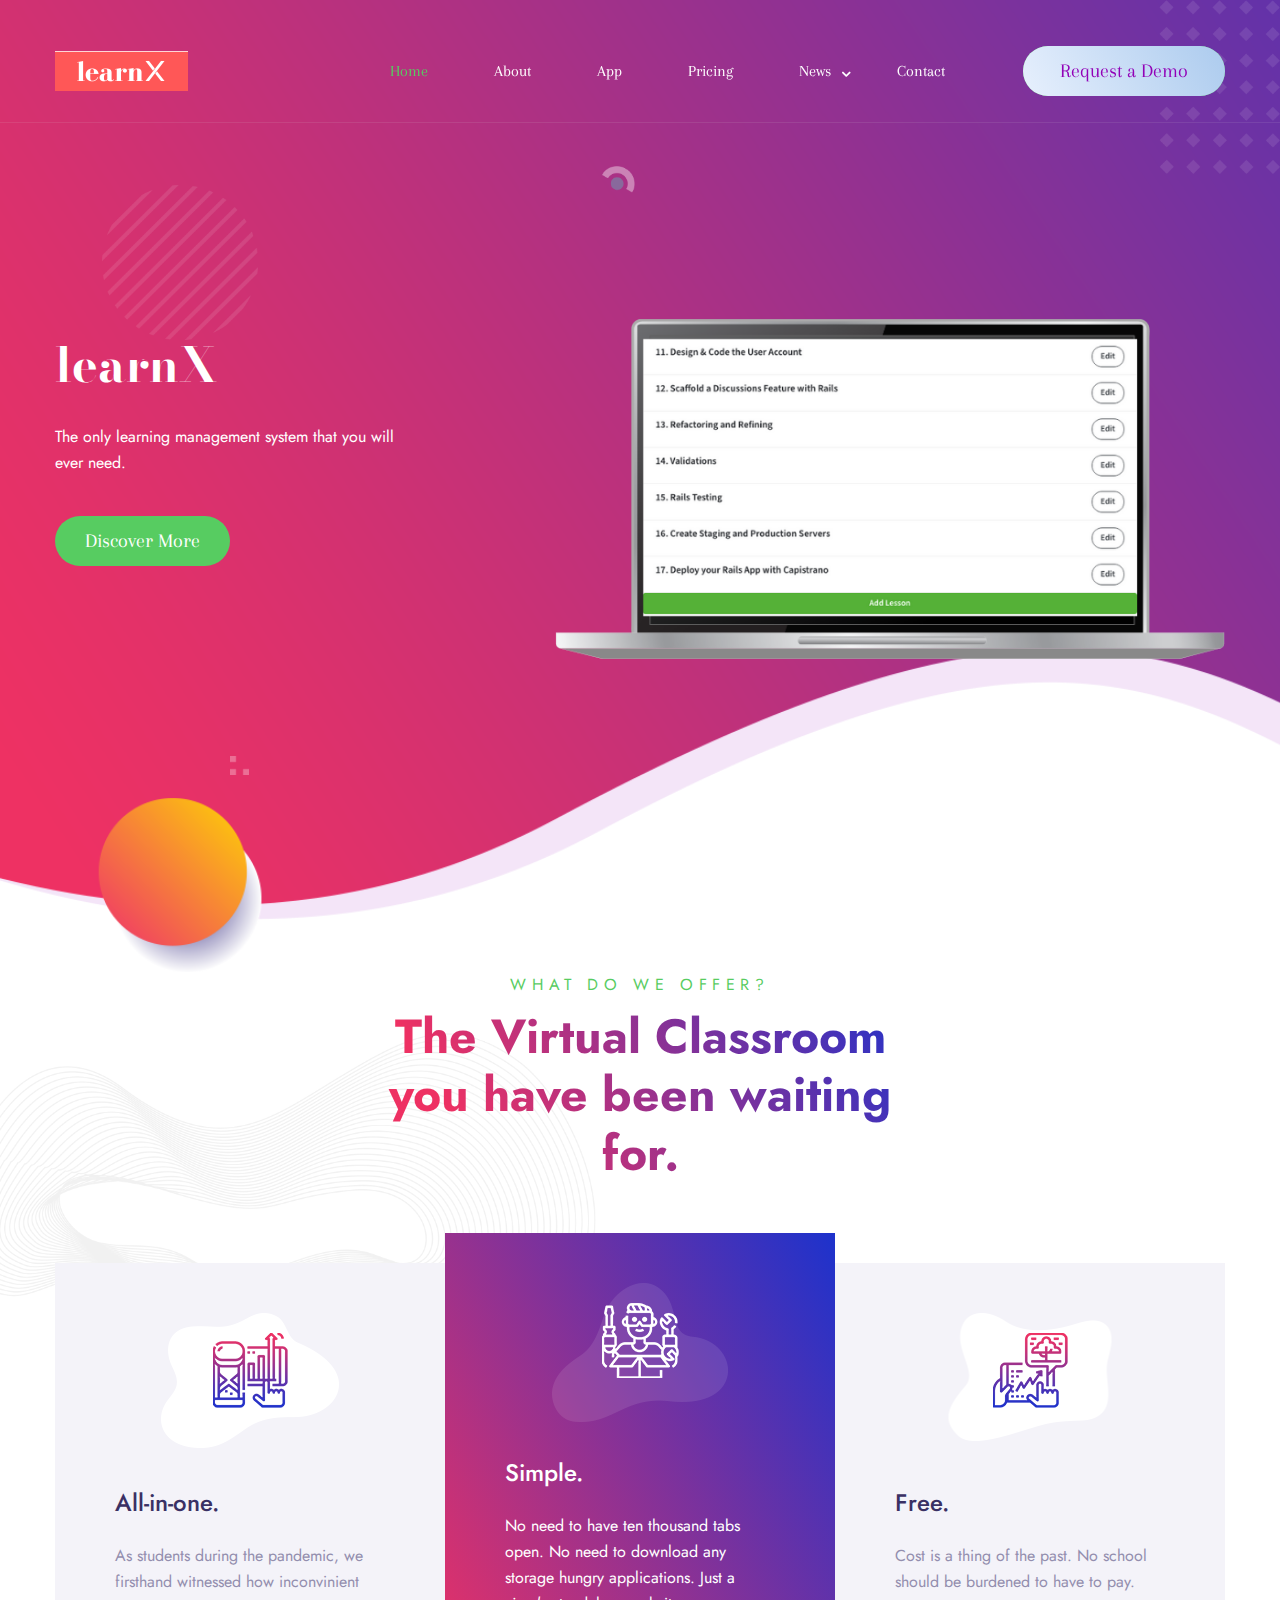
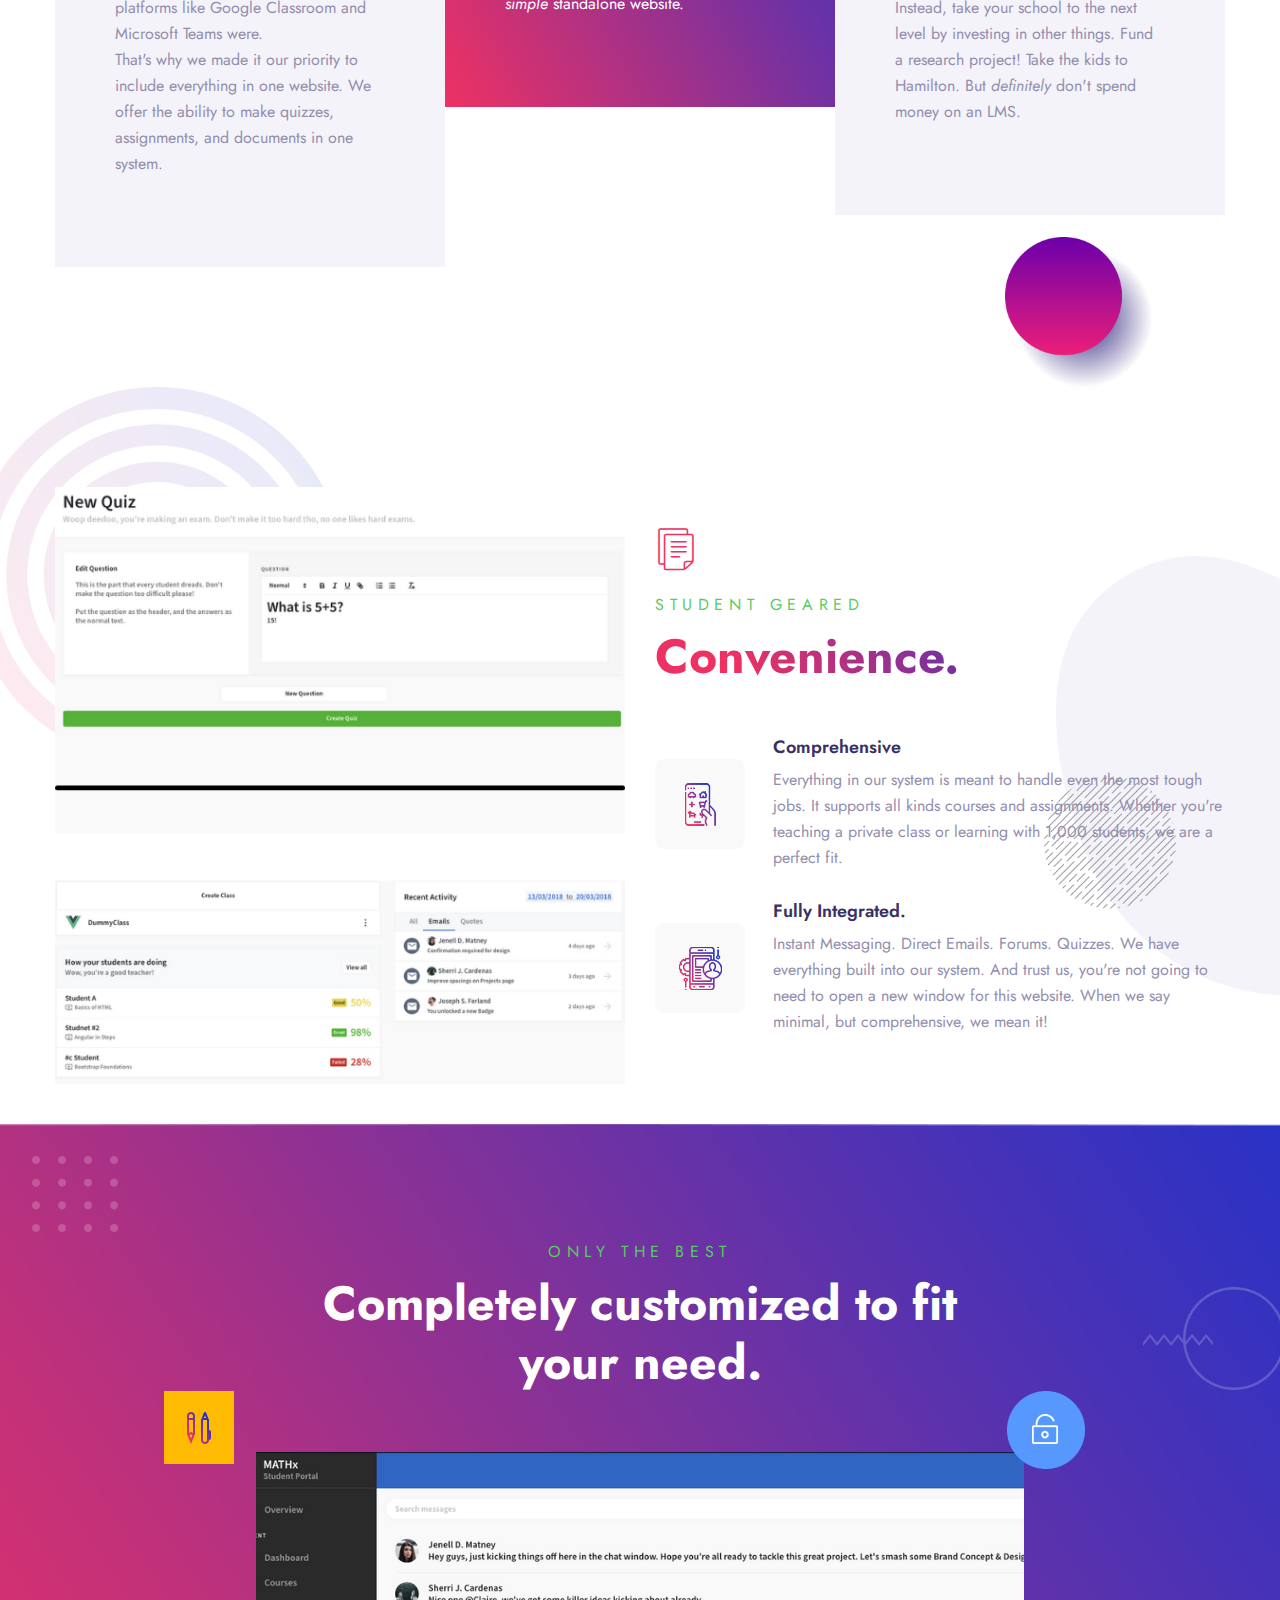
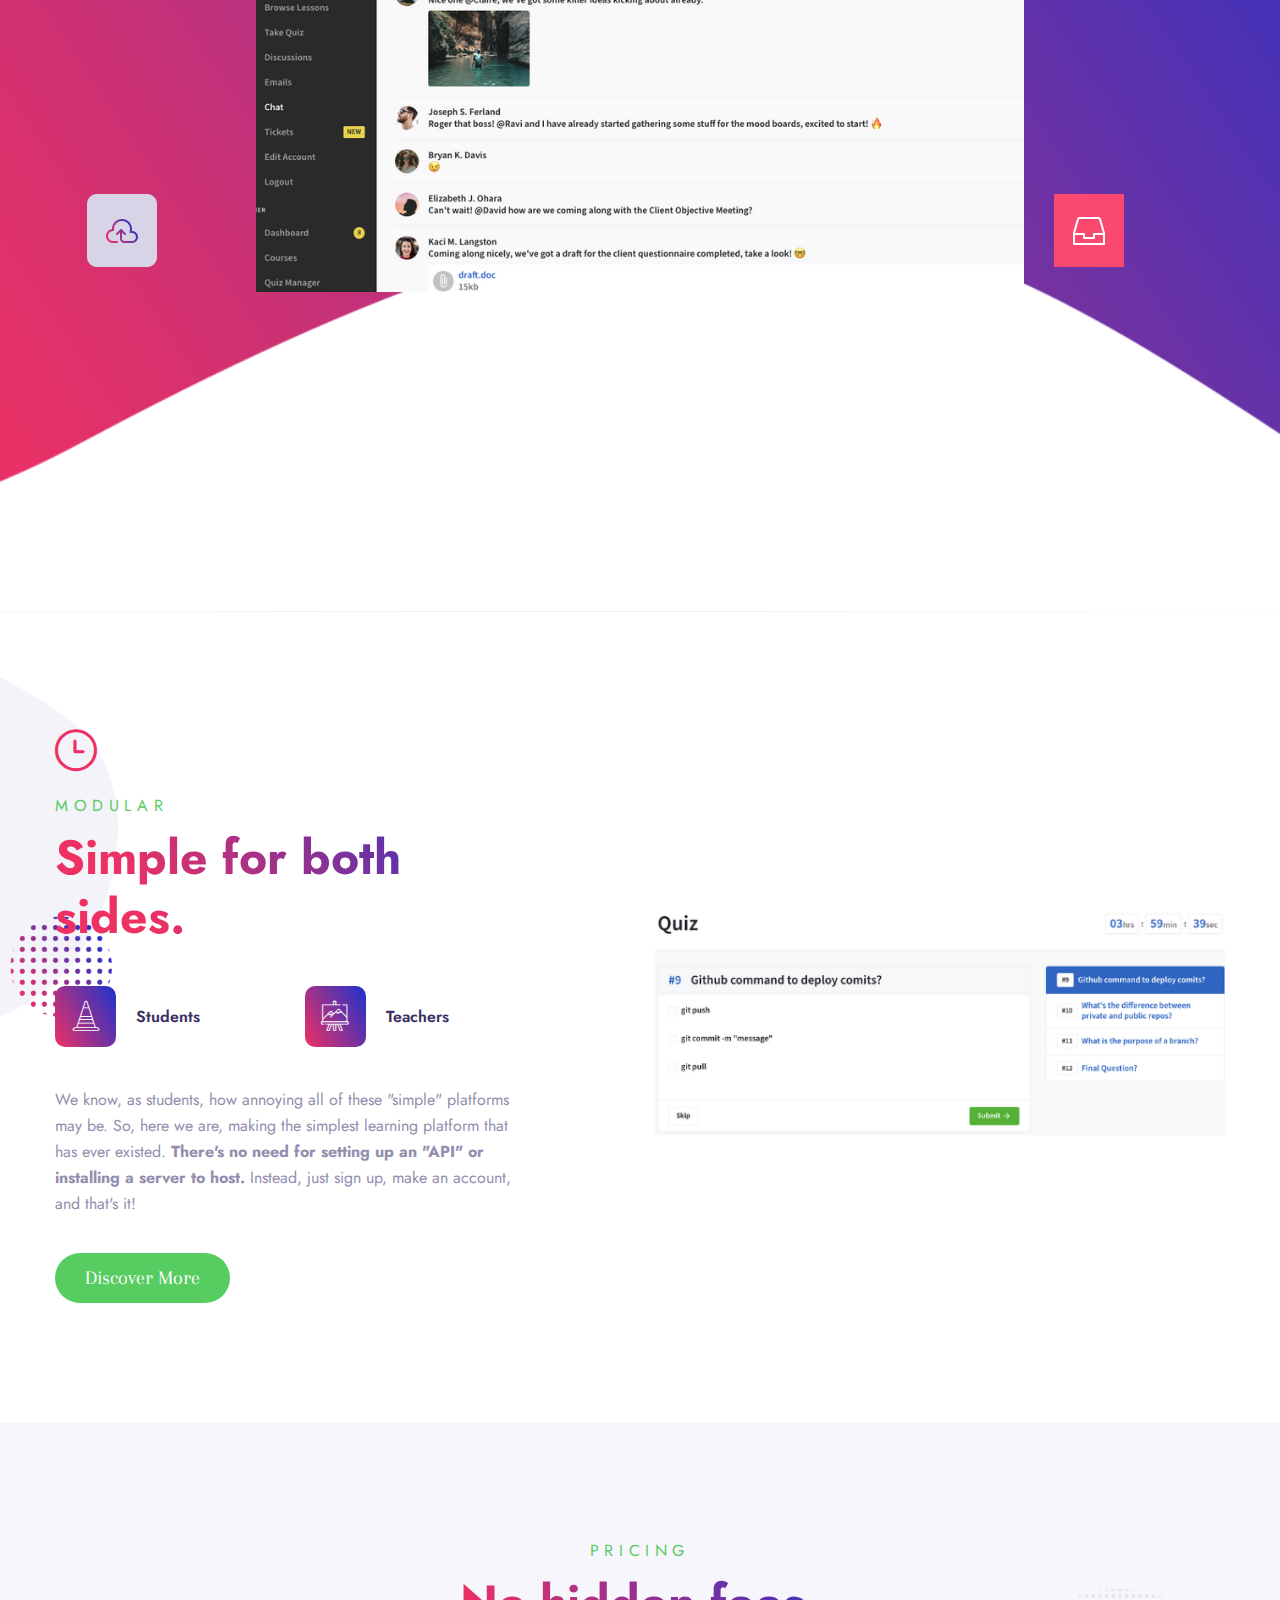
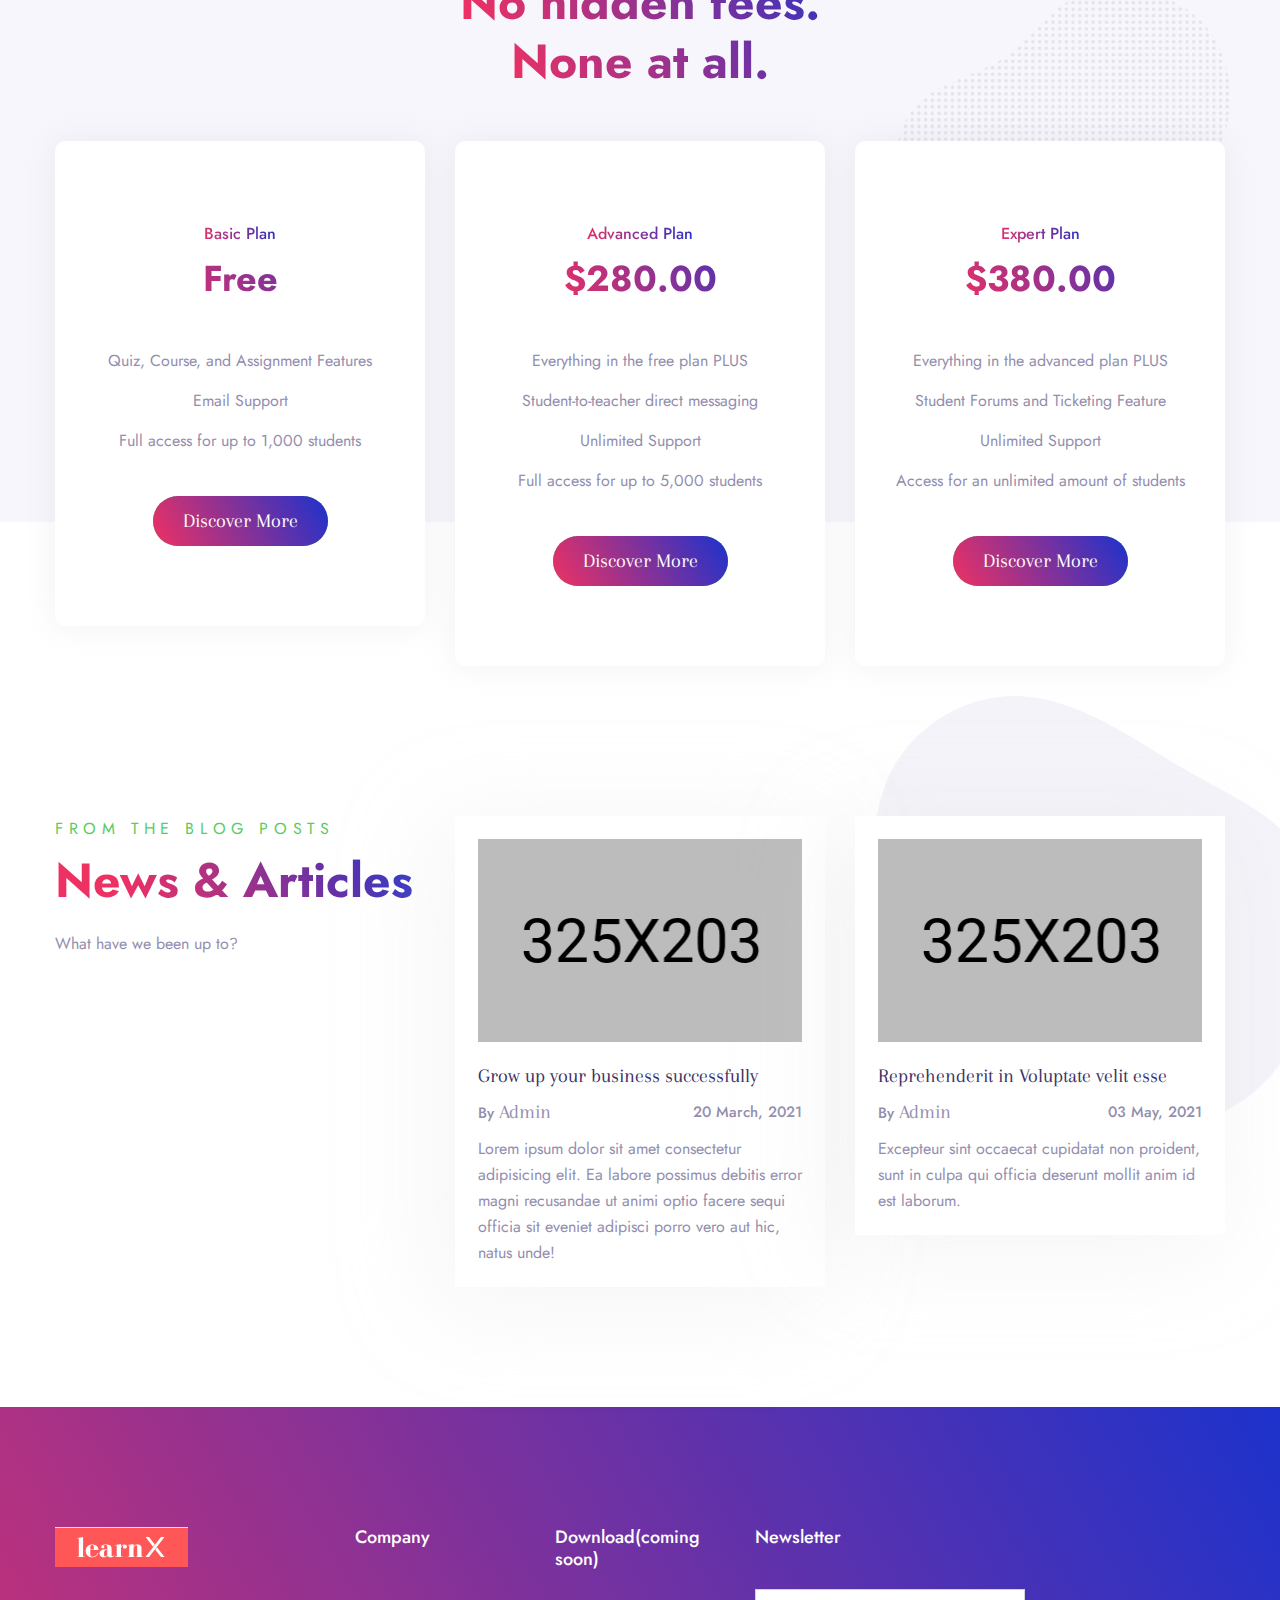
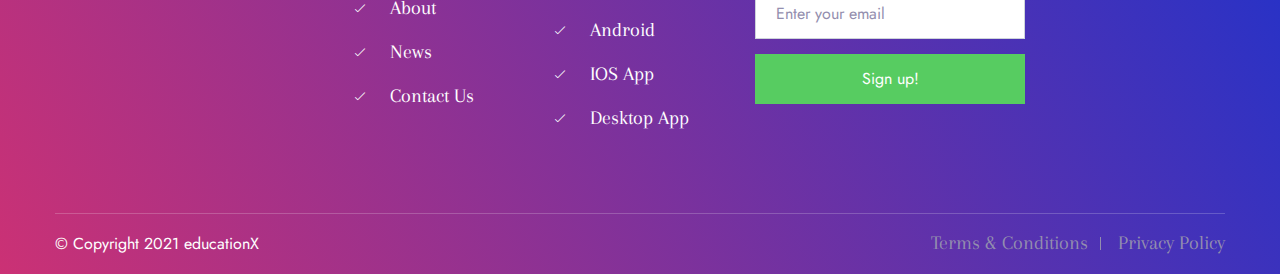
==== index.html @ c2d73dd3 "updated" ====
<!DOCTYPE html>
<html lang="zxx">
<head>
    <meta charset="utf-8">
    <meta http-equiv="X-UA-Compatible" content="IE=edge">
    <meta name="viewport" content="width=device-width, initial-scale=1, maximum-scale=1, user-scalable=0">
    <title>learnX | A free, all-in-one learning management system.</title>

    <!-- Fav Icons -->
    <link rel="shortcut icon" href="assets/images/favicon.png" type="image/x-icon">

    <!-- Google Fonts -->
  	<link rel="stylesheet" href="https://fonts.googleapis.com/css2?family=Jost:wght@300;400;500;600;700&display=swap">
      <link rel="preconnect" href="https://fonts.gstatic.com">
      <link href="https://fonts.googleapis.com/css2?family=Bodoni+Moda&display=swap" rel="stylesheet">
      <link rel="preconnect" href="https://fonts.gstatic.com">
    <link href="https://fonts.googleapis.com/css2?family=Arapey&display=swap" rel="stylesheet">        
    <!-- Stylesheets -->
  	<link rel="stylesheet" href="assets/css/fontawesome-v5.9.0.min.css">
  	<link rel="stylesheet" href="assets/css/magnific-popup.min.css">
  	<link rel="stylesheet" href="assets/css/bootstrap.min.css">
  	<link rel="stylesheet" href="assets/css/spacing.min.css">
    <link rel="stylesheet" href="assets/css/flaticon.css">
    <link rel="stylesheet" href="assets/css/leaflet.min.css">
  	<link rel="stylesheet" href="assets/css/slick.min.css">
    <link rel="stylesheet" href="assets/css/menu.css">
    <!-- Main Style CSS -->
    <link rel="stylesheet" href="assets/css/style.css">
    <!-- Responsive CSS -->
    <link rel="stylesheet" href="assets/css/responsive.css">
    
    <!--[if lt IE 9]><script src="https://cdnjs.cloudflare.com/ajax/libs/html5shiv/3.7.3/html5shiv.js"></script><![endif]-->
</head>

<body>
	<div class="page-wrapper">

        <!-- Preloader -->
        <div class="preloader"></div>
        
        <!-- START Main Header -->
        <header class="main-header">

            <!-- Header-Upper -->
            <div class="header-upper">
                <div class="container clearfix">

                    <div class="header-inner d-lg-flex align-items-center">

                        <div class="logo-outer d-flex align-items-center">
                            <div class="logo"><a href="index.html"><img src="assets/images/logo.png" alt="Logo"></a></div>
                        </div>

                        <div class="nav-outer clearfix ml-lg-auto">
                            <!-- Main Menu -->
                            <nav class="main-menu navbar-expand-lg">
                                <div class="navbar-header clearfix">
                                    <!-- Toggle Button -->
                                    <button type="button" class="navbar-toggle" data-toggle="collapse" data-target=".navbar-collapse">
                                        <span class="icon-bar"></span>
                                        <span class="icon-bar"></span>
                                        <span class="icon-bar"></span>
                                    </button>
                                </div>

                                <div class="navbar-collapse collapse clearfix">
                                    <ul class="navigation clearfix">
                                        <li class="current-menu-item"><a href="index.html">Home</a></li>
                                        <li><a href="about.html">About</a></li>
                                        <li><a href="service.html">App</a></li>
                                        <li><a href="pricing.html">Pricing</a></li>
                                        <li class="dropdown"><a href="#">News</a>
                                            <ul>
                                                <li><a href="blog.html">News</a></li>
                                                <li><a href="blog-details.html">News Details</a></li>
                                            </ul>
                                        </li>
                                        <li><a href="contact.html">Contact</a></li>
                                    </ul>
                                </div>
                            </nav>
                            <!-- Main Menu END -->
                        </div>

                        <div class="menu-btn">
                            <a href="#" class="theme-btn">Request a Demo</a>
                        </div>

                    </div>
                </div>
            </div>
            <!-- END Header Upper -->
        </header>
        <!-- END Main Header -->

        <!-- START Hero Section -->
	    <section class="hero-section">
            <div class="hero-circle-shape">
                <img src="assets/images/shape/hero-circle-shape.png" alt="Hero Circle Shape">
            </div>
            <div class="hero-dot-shape">
                <img src="assets/images/shape/hero-dot-shape.png" alt="Hero Dot Shape">
            </div>
            <div class="hero-moon-shape">
                <img src="assets/images/shape/hero-moon-shape.png" alt="Hero Moon Shape">
            </div>
            <div class="hero-right-shape">
                <img src="assets/images/shape/hero-right-shape.png" alt="Hero Right Shape">
            </div>
	        <div class="container">
                <div class="row align-items-center">
                    <div class="col-lg-5">
                        <div class="hero-content">
                            <h2 style="font-family: Bodoni Moda;">learnX</h2>
                            <p>The only learning management system that you will ever need. </p>
                            <a href="service.html" class="theme-btn">Discover More</a>
                        </div>
                    </div>
                    <div class="col-lg-7">
                        <div class="hero-mobile-application">
                            <img src="assets/images/hero/mobile.png" alt="Mobile Application">
                        </div>
                    </div>
                </div>
	        </div>
	    </section>
        <!-- END Hero Section -->

        <div class="partner-and-service">
            <div class="partner-shape">
                <img src="assets/images/shape/partner-shape.png" alt="Partner Shape">
            </div>
            <!-- 
            <div class="partner-section py-120 rpy-100">
                <div class="container">
                    <h1 style="text-align: center; margin-bottom: 40px;">Some of our clients</h1>
                    <div class="partner-wrap">
                        <div class="partner-image">
                           <a href="https://www.mathx.nyc" target="_blank"><img src="assets/images/partners/partner1.png" alt="Partner Logo"></a>
                        </div>
                    </div>
                </div>
            </div>
            END Partner Section -->

            <div class="service-shape">
                <img src="assets/images/shape/service-shape.png" alt="Service Shape">
            </div>
            <!-- START Service Section -->
            <section class="service-section pb-90 rpb-70">
                <div class="container">
                    <div class="row justify-content-center">
                        <div class="col-lg-6 col-md-8">
                            <div class="section-heading text-center mb-80 rmb-40">
                                <span class="heading-title">What do we offer?</span>
                                <h2>The Virtual Classroom you have been waiting for.</h2>
                            </div>
                        </div>
                    </div>
                    <div class="row">
                        <div class="col-lg-4 p-0">
                            <div class="service-item">
                                <div class="service-icon">
                                    <img src="assets/images/service/icon1.png" alt="Service Icon">
                                </div>
                                <div class="service-content">
                                    <h5>All-in-one.</h5>
                                    <p>As students during the pandemic, we firsthand witnessed how inconvinient platforms like Google Classroom and Microsoft Teams were. <br> That's why we made it our priority to include everything in one website. We offer the ability to make quizzes, assignments, and documents in one system.  </p>
                                </div>
                            </div>
                        </div>
                        <div class="col-lg-4 p-0">
                            <div class="service-item service-active">
                                <div class="service-icon">
                                    <img src="assets/images/service/icon2.png" alt="Service Icon">
                                </div>
                                <div class="service-content">
                                    <h5>Simple.</h5>
                                    <p>No need to have ten thousand tabs open. No need to download any storage hungry applications. Just a <em>simple</em> standalone website.</p>
                                </div>
                            </div>
                        </div>
                        <div class="col-lg-4 p-0">
                            <div class="service-item">
                                <div class="service-icon">
                                    <img src="assets/images/service/icon3.png" alt="Service Icon">
                                </div>
                                <div class="service-content">
                                    <h5>Free.</h5>
                                    <p>Cost is a thing of the past. No school should be burdened to have to pay. Instead, take your school to the next level by investing in other things. Fund a research project! Take the kids to Hamilton. But <em>definitely</em> don't spend money on an LMS.</p>
                                </div>
                            </div>
                        </div>
                    </div>
                </div>
            </section>
            <!-- END Service Section -->
        </div>

	    <div class="feature-and-funfact">
            <div class="feature-shape-one">
                <img src="assets/images/shape/feature-shape1.png" alt="Graph Shape One">
            </div>
            <div class="feature-shape-two">
                <img src="assets/images/shape/feature-shape2.png" alt="Graph Shape Two">
                <div class="feature-shape-three">
                    <img src="assets/images/shape/feature-shape3.png" alt="Graph Shape Three">
                </div>
            </div>
            <!-- START Feature Section -->
            <section class="feature-section pt-100 rpt-80 pb-40 rpb-90">
    	        <div class="container">
    	            <div class="row align-items-center">
    	                <div class="col-lg-6">
                            <div class="feature-image">
                                <img src="assets/images/feature/graph.png" alt="Graph Image">
                            </div>
    	                </div>
    	                <div class="col-lg-6">
                            <div class="feature-content">
                                <div class="section-heading mb-50">
                                    <i class="flaticon-file"></i>
                                    <span class="heading-title">Student Geared</span>
                                    <h2>Convenience.</h2>
                                </div>
                                <div class="feature-item">
                                    <div class="icon-box">
                                        <img src="assets/images/feature/app-icon1.png" alt="App Icon">
                                    </div>
                                    <div class="content-box">
                                        <h6>Comprehensive</h6>
                                        <p>Everything in our system is meant to handle even the most tough jobs. It supports all kinds courses and assignments. Whether you're teaching a private class or learning with 1,000 students, we are a perfect fit. </p>
                                    </div>
                                </div>
                                <div class="feature-item">
                                    <div class="icon-box">
                                        <img src="assets/images/feature/app-icon2.png" alt="App Icon">
                                    </div>
                                    <div class="content-box">
                                        <h6>Fully Integrated.</h6>
                                        <p>Instant Messaging. Direct Emails. Forums. Quizzes. We have everything built into our system. And trust us, you're not going to need to open a new window for this website. When we say minimal, but comprehensive, we mean it!</p>
                                    </div>
                                </div>
                            </div>
    	                </div>
    	            </div>
    	        </div>
            </section>
            <!-- END Feature Section -->

            <!-- START Fun Fact Section 
            <section class="fun-fact-section pb-120 rpb-100">
                <div class="container">
                    <div class="fun-fact-wrap">
                        <div class="row justify-content-center">
                            <div class="col-lg-4 col-md-6">
                                <div class="fact-item">
                                    <h2>100%</h2>
                                    <h5>Free</h5>
                                    <p>Yes, you read it write(see what we did there)! We're completely free. We do not take a penny from you. And trust us, there are no hidden fees. </p>
                                </div>
                            </div>
                            <div class="col-lg-4 col-md-6">
                                <div class="fact-item">
                                    <h2>100+</h2>
                                    <h5>Users</h5>
                                    <p>We're not in it to do it. We're in it to win it! Well, mainly to help students, but also to WIN IT.</p>
                                </div>
                            </div>
                            <div class="col-lg-4 col-md-6">
                                <div class="fact-item">
                                    <h2>1M+</h2>
                                    <h5>Close User & Partnes</h5>
                                    <p>Lorem ipsum dolor sit amet, consectetur adipiscing elit, sed do eiusmod tempor incididunt ut labore et dolore magna aliqua.</p>
                                </div>
                            </div>
                        </div>
                    </div>
                </div>
            </section>
            <!-- END Fun Fact Section -->
	    </div>

        <!-- START Discover Tools Section -->
        <section class="discover-tools-section pt-115 rpt-95">
            <div class="tools-shape-one">
                <img src="assets/images/shape/discover-tools-shape1.png" alt="Tools Shape One">
            </div>
            <div class="tools-shape-two">
                <img src="assets/images/shape/discover-tools-shape2.png" alt="Tools Shape Two">
            </div>
            <div class="container">
                <div class="row justify-content-center">
                    <div class="col-lg-7 col-md-10">
                        <div class="section-heading text-center mb-60 rmb-40">
                            <span class="heading-title">Only the best</span>
                            <h2>Completely customized to fit your need. </h2>
                        </div>
                    </div>
                </div>
                <div class="tools-area">
                    <div class="tool-one">
                        <img src="assets/images/tools/tool1.png" alt="Tool Image One">
                    </div>
                    <div class="tool-two">
                        <img src="assets/images/tools/tool2.png" alt="Tool Image Two">
                    </div>
                    <div class="tool-three">
                        <img src="assets/images/tools/tool3.png" alt="Tool Image Three">
                    </div>
                    <div class="tool-four">
                        <img src="assets/images/tools/tool4.png" alt="Tool Image Four">
                    </div>
                    <img src="assets/images/tools/discover-tools.png" alt="Discover Tools Image">
                </div>
            </div>
        </section>
        <!-- END Discover Tools Section -->

        <!-- START Application Section -->
        <section class="application-section pt-125 rpt-105 pb-120 rpb-100">
            <div class="power-shape-one">
                <img src="assets/images/shape/powerful-tools-shape1.png" alt="Powerful Tools Shape One">
                <div class="power-shape-two">
                    <img src="assets/images/shape/powerful-tools-shape2.png" alt="Powerful Tools Shape Two">
                </div>
            </div>
            <div class="container">
                <div class="row align-items-center">
                    <div class="col-lg-6">
                        <div class="application-content">
                            <div class="section-heading mb-40">
                                <i class="flaticon-wall-clock"></i>
                                <span class="heading-title">Modular</span>
                                <h2>Simple for both sides.</h2>
                            </div>
                            <div class="application-tools mb-10">
                                <div class="row">
                                    <div class="col-sm-6">
                                        <div class="app-tool-item">
                                            <div class="app-tool-icon">
                                                <i class="flaticon-cone"></i>
                                            </div>
                                            <div class="app-tool-details">
                                                <h6>Students</h6>
                                            </div>
                                        </div>
                                    </div>
                                    <div class="col-sm-6">
                                        <div class="app-tool-item">
                                            <div class="app-tool-icon">
                                                <i class="flaticon-easel"></i>
                                            </div>
                                            <div class="app-tool-details">
                                                <h6>Teachers</h6>
                                            </div>
                                        </div>
                                    </div>
                                </div>
                            </div>
                            <p>We know, as students, how annoying all of these "simple" platforms may be. So, here we are, making the simplest learning platform that has ever existed. <strong>There's no need for setting up an "API" or installing a server to host.</strong> Instead, just sign up, make an account, and that's it!</p>
                            <a href="service.html" class="theme-btn">Discover More</a>
                        </div>
                    </div>
                    <div class="col-lg-6">
                        <div class="application-image">
                            <img src="assets/images/powerful-tools.png" alt="Application Image">
                        </div>
                    </div>
                </div>
            </div>
        </section>
        <!-- END Application Section -->

        <!-- START Pricing Section -->
        <section class="pricing-section pt-115 rpt-95">
            <div class="pricing-shape">
                <img src="assets/images/shape/pricing-shape.png" alt="Pricing Shape">
            </div>
            <div class="container">
                <div class="row justify-content-center">
                    <div class="col-lg-5 col-md-7">
                        <div class="section-heading text-center mb-50 rmb-40">
                            <span class="heading-title">Pricing </span>
                            <h2>No hidden fees. None at all. </h2>
                        </div>
                    </div>
                </div>

                <!-- Pricing Tab -->
                <!-- Pricing Tab Content -->
                <div class="tab-content" id="pricingTabContent">
                    <div class="tab-pane fade show active" id="monthly" role="tabpanel" aria-labelledby="monthly-tab">
                        <div class="row justify-content-center">
                            <div class="col-lg-4 col-md-6">
                                <div class="pricing-block text-center">
                                    <div class="price-box">
                                        <span>Basic Plan</span>
                                        <h3 class="price">Free</h3>
                                    </div>
                                    <ul class="features">
                                        <li>Quiz, Course, and Assignment Features</li>
                                        <li>Email Support</li> 
                                        <li>Full access for up to 1,000 students</li>
                                    </ul>
                                    <div class="price-btn">
                                        <a href="pricing.html" class="theme-btn">Discover More</a>
                                    </div>
                                </div>
                            </div>
                            <div class="col-lg-4 col-md-6">
                                <div class="pricing-block text-center">
                                    <div class="price-box">
                                        <span>Advanced Plan</span>
                                        <h3 class="price">$280.00</h3>
                                    </div>
                                    <ul class="features">
                                        <li>Everything in the free plan PLUS</li>
                                        <li>Student-to-teacher direct messaging</li>
                                        <li>Unlimited Support</li>
                                        <li>Full access for up to 5,000 students</li>
                                    </ul>
                                    <div class="price-btn">
                                        <a href="pricing.html" class="theme-btn">Discover More</a>
                                    </div>
                                </div>
                            </div>
                            <div class="col-lg-4 col-md-6">
                                <div class="pricing-block text-center">
                                    <div class="price-box">
                                        <span>Expert Plan</span>
                                        <h3 class="price">$380.00</h3>
                                    </div>
                                    <ul class="features">
                                        <li>Everything in the advanced plan PLUS</li>
                                        <li>Student Forums and Ticketing Feature</li>
                                        <li>Unlimited Support</li>
                                        <li>Access for an unlimited amount of students</li>
                                    </ul>
                                    <div class="price-btn">
                                        <a href="pricing.html" class="theme-btn">Discover More</a>
                                    </div>
                                </div>
                            </div>
                        </div>
                    </div>
                </div>
            </div>
        </section>
        <!-- END Pricing Section -->

        <!-- START Testimonial Section -->
        <!--Keeping it like this until we get more clients-->
        <!--
        <section class="testimonial-section pt-90 rpt-70 pb-100 rpb-80">
            <div class="testimonial-shape">
                <img src="assets/images/shape/testimonial-shape.png" alt="Testimonial Shape">
            </div>
            <div class="container">
                <div class="row align-items-center">
                    <div class="col-lg-6">
                        <div class="testimonial-left-content">
                            <div class="section-heading mb-20">
                                <span class="heading-title">Testimonial</span>
                                <h2>What Our client say</h2>
                            </div>
                            <h6>It was a great experience!</h6>
                            <ul class="stars">
                                <li><i class="fas fa-star"></i></li>
                                <li><i class="fas fa-star"></i></li>
                                <li><i class="fas fa-star"></i></li>
                                <li><i class="fas fa-star"></i></li>
                                <li><i class="fas fa-star"></i></li>
                            </ul>
                            <p>Duis aute irure dolor in reprehenderit in voluptate velit esse cillum dolore eu fugiat nulla pariatur. Excepteur sint occaecat cupidatat non proident, sunt in culpa qui officia deserunt mollit anim id est laborum. Sed ut perspiciatis unde omnis iste natus error sit voluptatem accusantium doloremque laudantium, totam rem aperiam.</p>
                            <p>Excepteur sint occaecat cupidatat non proident, sunt in culpa qui officia deserunt mollit anim id est laborum. Sed ut perspiciatis unde omnis iste natus error sit voluptatem accusantium doloremque laudantium.</p>
                            <a href="contact.html" class="theme-btn">Contact Us</a>
                        </div>
                    </div>
                    <div class="col-lg-6">
                        <div class="testimonial-right-carousel">
                            <div class="testimonial-item">
                                <h6>Jane Cooper</h6>
                                <span>Ceo, Amera</span>
                                <p>Excepteur sint occaecat non proident, sunt in culpa qui officia deserunt mollit id est laborum.</p>
                            </div>
                            <div class="testimonial-item">
                                <h6>Jenifar</h6>
                                <span>Engineer</span>
                                <p>Excepteur sint occaecat non proident, sunt in culpa qui officia deserunt mollit id est laborum.</p>
                            </div>
                            <div class="testimonial-item">
                                <h6>Nicki Royer</h6>
                                <span>Project Manager</span>
                                <p>Excepteur sint occaecat non proident, sunt in culpa qui officia deserunt mollit id est laborum.</p>
                            </div>
                            <div class="testimonial-item">
                                <h6>Jane Cooper</h6>
                                <span>Ceo, Amera</span>
                                <p>Excepteur sint occaecat non proident, sunt in culpa qui officia deserunt mollit id est laborum.</p>
                            </div>
                            <div class="testimonial-item">
                                <h6>Jenifar</h6>
                                <span>Engineer</span>
                                <p>Excepteur sint occaecat non proident, sunt in culpa qui officia deserunt mollit id est laborum.</p>
                            </div>
                            <div class="testimonial-item">
                                <h6>Nicki Royer</h6>
                                <span>Project Manager</span>
                                <p>Excepteur sint occaecat non proident, sunt in culpa qui officia deserunt mollit id est laborum.</p>
                            </div>
                        </div>
                    </div>
                </div>
            </div>
        </section>
        <!-- END Testimonial Section -->
        

	    <!-- START Team Section 
	    <section class="team-section pt-115 rpt-95 pb-70 rpb-50">
            <div class="team-shape">
                <img src="assets/images/shape/team-shape.png" alt="Team Shape">
            </div>
	        <div class="container">
	            <div class="row justify-content-center">
                    <div class="col-lg-5 col-md-7">
                        <div class="section-heading text-center mb-50 rmb-40">
                            <span class="heading-title">Teams</span>
                            <h2>Our Professional Team Members</h2>
                        </div>
                    </div>
                </div>
	            <div class="row">
                    <div class="col-lg-3 col-md-6">
    	                <div class="team-member">
                            <div class="member-image">
                                <img src="assets/images/team/dan.jpg" alt="Team Member Image">
                            </div>
                            <div class="member-content">
                                <h6>Dan Viderman</h6>
                                <span>Ceo, {Name}</span>
                            </div>
                            <ul class="social-style">
                                <li><a href="#"><i class="fab fa-facebook-f"></i></a></li>
                                <li><a href="#"><i class="fab fa-twitter"></i></a></li>
                                <li><a href="#"><i class="fab fa-dribbble"></i></a></li>
                                <li><a href="#"><i class="fab fa-instagram"></i></a></li>
                            </ul>
    	                </div>
                    </div>
                    <div class="col-lg-3 col-md-6">
                        <div class="team-member">
                            <div class="member-image">
                                <img src="assets/images/team/member3.jpg" alt="Team Member Image">
                            </div>
                            <div class="member-content">
                                <h6>Samuel Ashkenas</h6>
                                <span>Project Manager</span>
                            </div>
                            <ul class="social-style">
                                <li><a href="#"><i class="fab fa-facebook-f"></i></a></li>
                                <li><a href="#"><i class="fab fa-twitter"></i></a></li>
                                <li><a href="#"><i class="fab fa-dribbble"></i></a></li>
                                <li><a href="#"><i class="fab fa-instagram"></i></a></li>
                            </ul>
                        </div>
                    </div>
	            </div>
	        </div>
	    </section>
	     END Team Section

         START Video Section 
        <section class="video-section">
            <div class="container">
                <div class="row justify-content-center">
                    <div class="col-lg-8">
                        <div class="video-wrap">
                            <div class="video-content text-center">
                                <a href="https://www.youtube.com/watch?v=9Y7ma241N8k" class="mfp-iframe video-play"><i class="flaticon-play"></i></a>
                                <h5>Watch Our Video</h5>
                            </div>
                        </div>
                    </div>
                </div>
            </div>
        </section>
        END Video Section -->
        <!-- START Blog Section -->
        <section class="blog-section pt-120 rpt-100 pb-90 rpb-70">
            <div class="blog-shape-one">
                <img src="assets/images/shape/blog-shape1.png" alt="Blog Shape One">
                <div class="blog-shape-two">
                    <img src="assets/images/shape/blog-shape2.png" alt="Blog Shape Two">
                </div>
            </div>
            <div class="container">
                <div class="row">
                    <div class="col-lg-4">
                        <div class="section-heading mb-20">
                            <span class="heading-title">From The Blog Posts</span>
                            <h2>News & Articles</h2>
                        </div>
                        <p class="rmb-40">What have we been up to?</p>
                    </div>
                    <div class="col-lg-4 col-md-6">
                        <div class="blog-item">
                            <div class="blog-image">
                                <img src="assets/images/blog/blog1.jpg" alt="Blog Image">
                            </div>
                            <div class="blog-content">
                                <h5><a href="blog-details.html">Grow up your business successfully</a></h5>
                                <ul class="title-description">
                                    <li>By <a href="blog-details.html">Admin</a></li>
                                    <li>20 March, 2021</li>
                                </ul>
                                <p>Lorem ipsum dolor sit amet consectetur adipisicing elit. Ea labore possimus debitis error magni recusandae ut animi optio facere sequi officia sit eveniet adipisci porro vero aut hic, natus unde!
                                </p>
                            </div>
                        </div>
                    </div>
                    <div class="col-lg-4 col-md-6">
                        <div class="blog-item">
                            <div class="blog-image">
                                <img src="assets/images/blog/blog2.jpg" alt="Blog Image">
                            </div>
                            <div class="blog-content">
                                <h5><a href="blog-details.html">Reprehenderit in Voluptate velit esse</a></h5>
                                <ul class="title-description">
                                    <li>By <a href="blog-details.html">Admin</a></li>
                                    <li>03 May, 2021</li>
                                </ul>
                                <p>Excepteur sint occaecat cupidatat non proident, sunt in culpa qui officia deserunt mollit anim id est laborum.</p>
                            </div>
                        </div>
                    </div>
                </div>
            </div>
        </section>
        <!-- END Blog Section -->

	    <!-- START Main Footer -->
        <footer class="main-footer pt-120 rpt-100">
            <div class="container">
                <div class="row">
                    <div class="col-lg-3">
                        <div class="widget logo-widget">
                            <a href="index.html"><img src="assets/images/logo.png" alt="Logo"></a>
                        </div>
                    </div>
                    <div class="col-lg-2 col-sm-6">
                        <div class="widget menu-widget">
                            <h6 class="widget-title">Company</h6>
                            <ul>
                                <li><a href="about.html">About</a></li>
                                <li><a href="blog.html">News</a></li>
                                <li><a href="contact.html">Contact Us</a></li>
                            </ul>
                        </div>
                    </div>
                    <div class="col-lg-2 col-sm-6">
                        <div class="widget menu-widget">
                            <h6 class="widget-title">Download(coming soon)</h6>
                            <ul>
                                <li><a href="#">Android</a></li>
                                <li><a href="#">IOS App</a></li>
                                <li><a href="#">Desktop App</a></li>
                            </ul>
                        </div>
                    </div>
                    <div class="col-lg-3 col-sm-6">
                        <div class="widget subscribe-widget">
                            <h6 class="widget-title">Newsletter</h6>
                            <form action="#" method="post" name="subscribe-form" class="subscribe-form">
                                <div class="form-group">
                                    <input type="email" name="email-address" value="" class="form-control" placeholder="Enter your email" required="">
                                    <button type="submit" class="subscribe-submit">Sign up!</button>
                                </div>
                            </form>
                        </div>
                    </div>
                </div>
            </div>
            
            <!-- Copyright Area-->
            <div class="copyright-area mt-25">
               <div class="container">
                    <div class="copyright-inner">
                        <div class="copyright-wrap order-2 order-md-1">
                            <p>&copy; Copyright 2021 educationX</p>
                        </div>
                        <!-- footer menu -->
                        <ul class="footer-menu order-1 order-md-2">
                            <li><a href="#">Terms & Conditions</a></li>
                            <li><a href="#">Privacy Policy</a></li>
                        </ul>
                    </div>
                </div>
            </div>
        </footer>
	    <!-- END Main Footer -->

    </div>
    <!--End pagewrapper-->

    <!-- Scroll Top Button -->
    <button class="scroll-top scroll-to-target" data-target="html"><i class="fas fa-chevron-up"></i></button>

    
    <!-- jQuery Plugins -->
    <script src="assets/js/jquery-3.6.0.min.js"></script>
    <script src="assets/js/jquery.magnific-popup.min.js"></script>
    <script src="assets/js/bootstrap.min.js"></script>
    <script src="assets/js/leaflet.min.js"></script>
    <script src="assets/js/slick.min.js"></script>

    <!-- Custom Script -->
    <script src="assets/js/script.js"></script>

</body>
</html>
---- assets/css/spacing.min.css ----
/****************************************************** */
/****************  Padding Margin Spacing ************* */
/****************************************************** */
.p-5{padding:5px!important}.p-10{padding:10px}.p-15{padding:15px}.p-20{padding:20px}.p-25{padding:25px}.p-30{padding:30px}.p-35{padding:35px}.p-40{padding:40px}.p-45{padding:45px}.p-50{padding:50px}.p-55{padding:55px}.p-60{padding:60px}.p-65{padding:65px}.p-70{padding:70px}.p-75{padding:75px}.p-80{padding:80px}.p-85{padding:85px}.p-90{padding:90px}.p-95{padding:95px}.p-100{padding:100px}.p-105{padding:105px}.p-110{padding:110px}.p-115{padding:115px}.p-120{padding:120px}.p-125{padding:125px}.p-130{padding:130px}.p-135{padding:135px}.p-140{padding:140px}.p-145{padding:145px}.p-150{padding:150px}.p-155{padding:155px}.p-160{padding:160px}.p-165{padding:165px}.p-170{padding:170px}.p-175{padding:175px}.p-180{padding:180px}.p-185{padding:185px}.p-190{padding:190px}.p-195{padding:195px}.p-200{padding:200px}.p-205{padding:205px}.p-210{padding:210px}.p-215{padding:215px}.p-220{padding:220px}.p-225{padding:225px}.p-230{padding:230px}.p-235{padding:235px}.p-240{padding:240px}.p-245{padding:245px}.p-250{padding:250px}.pt-5,.py-5{padding-top:5px!important}.pt-10,.py-10{padding-top:10px}.pt-15,.py-15{padding-top:15px}.pt-20,.py-20{padding-top:20px}.pt-25,.py-25{padding-top:25px}.pt-30,.py-30{padding-top:30px}.pt-35,.py-35{padding-top:35px}.pt-40,.py-40{padding-top:40px}.pt-45,.py-45{padding-top:45px}.pt-50,.py-50{padding-top:50px}.pt-55,.py-55{padding-top:55px}.pt-60,.py-60{padding-top:60px}.pt-65,.py-65{padding-top:65px}.pt-70,.py-70{padding-top:70px}.pt-75,.py-75{padding-top:75px}.pt-80,.py-80{padding-top:80px}.pt-85,.py-85{padding-top:85px}.pt-90,.py-90{padding-top:90px}.pt-95,.py-95{padding-top:95px}.pt-100,.py-100{padding-top:100px}.pt-105,.py-105{padding-top:105px}.pt-110,.py-110{padding-top:110px}.pt-115,.py-115{padding-top:115px}.pt-120,.py-120{padding-top:120px}.pt-125,.py-125{padding-top:125px}.pt-130,.py-130{padding-top:130px}.pt-135,.py-135{padding-top:135px}.pt-140,.py-140{padding-top:140px}.pt-145,.py-145{padding-top:145px}.pt-150,.py-150{padding-top:150px}.pt-155,.py-155{padding-top:155px}.pt-160,.py-160{padding-top:160px}.pt-165,.py-165{padding-top:165px}.pt-170,.py-170{padding-top:170px}.pt-175,.py-175{padding-top:175px}.pt-180,.py-180{padding-top:180px}.pt-185,.py-185{padding-top:185px}.pt-190,.py-190{padding-top:190px}.pt-195,.py-195{padding-top:195px}.pt-200,.py-200{padding-top:200px}.pt-205,.py-205{padding-top:205px}.pt-210,.py-210{padding-top:210px}.pt-215,.py-215{padding-top:215px}.pt-220,.py-220{padding-top:220px}.pt-225,.py-225{padding-top:225px}.pt-230,.py-230{padding-top:230px}.pt-235,.py-235{padding-top:235px}.pt-240,.py-240{padding-top:240px}.pt-245,.py-245{padding-top:245px}.pt-250,.py-250{padding-top:250px}.pr-5,.px-5{padding-right:5px!important}.pr-10,.px-10{padding-right:10px}.pr-15,.px-15{padding-right:15px}.pr-20,.px-20{padding-right:20px}.pr-25,.px-25{padding-right:25px}.pr-30,.px-30{padding-right:30px}.pr-35,.px-35{padding-right:35px}.pr-40,.px-40{padding-right:40px}.pr-45,.px-45{padding-right:45px}.pr-50,.px-50{padding-right:50px}.pr-55,.px-55{padding-right:55px}.pr-60,.px-60{padding-right:60px}.pr-65,.px-65{padding-right:65px}.pr-70,.px-70{padding-right:70px}.pr-75,.px-75{padding-right:75px}.pr-80,.px-80{padding-right:80px}.pr-85,.px-85{padding-right:85px}.pr-90,.px-90{padding-right:90px}.pr-95,.px-95{padding-right:95px}.pr-100,.px-100{padding-right:100px}.pr-105,.px-105{padding-right:105px}.pr-110,.px-110{padding-right:110px}.pr-115,.px-115{padding-right:115px}.pr-120,.px-120{padding-right:120px}.pr-125,.px-125{padding-right:125px}.pr-130,.px-130{padding-right:130px}.pr-135,.px-135{padding-right:135px}.pr-140,.px-140{padding-right:140px}.pr-145,.px-145{padding-right:145px}.pr-150,.px-150{padding-right:150px}.pr-155,.px-155{padding-right:155px}.pr-160,.px-160{padding-right:160px}.pr-165,.px-165{padding-right:165px}.pr-170,.px-170{padding-right:170px}.pr-175,.px-175{padding-right:175px}.pr-180,.px-180{padding-right:180px}.pr-185,.px-185{padding-right:185px}.pr-190,.px-190{padding-right:190px}.pr-195,.px-195{padding-right:195px}.pr-200,.px-200{padding-right:200px}.pr-205,.px-205{padding-right:205px}.pr-210,.px-210{padding-right:210px}.pr-215,.px-215{padding-right:215px}.pr-220,.px-220{padding-right:220px}.pr-225,.px-225{padding-right:225px}.pr-230,.px-230{padding-right:230px}.pr-235,.px-235{padding-right:235px}.pr-240,.px-240{padding-right:240px}.pr-245,.px-245{padding-right:245px}.pr-250,.px-250{padding-right:250px}.pb-5,.py-5{padding-bottom:5px!important}.pb-10,.py-10{padding-bottom:10px}.pb-15,.py-15{padding-bottom:15px}.pb-20,.py-20{padding-bottom:20px}.pb-25,.py-25{padding-bottom:25px}.pb-30,.py-30{padding-bottom:30px}.pb-35,.py-35{padding-bottom:35px}.pb-40,.py-40{padding-bottom:40px}.pb-45,.py-45{padding-bottom:45px}.pb-50,.py-50{padding-bottom:50px}.pb-55,.py-55{padding-bottom:55px}.pb-60,.py-60{padding-bottom:60px}.pb-65,.py-65{padding-bottom:65px}.pb-70,.py-70{padding-bottom:70px}.pb-75,.py-75{padding-bottom:75px}.pb-80,.py-80{padding-bottom:80px}.pb-85,.py-85{padding-bottom:85px}.pb-90,.py-90{padding-bottom:90px}.pb-95,.py-95{padding-bottom:95px}.pb-100,.py-100{padding-bottom:100px}.pb-105,.py-105{padding-bottom:105px}.pb-110,.py-110{padding-bottom:110px}.pb-115,.py-115{padding-bottom:115px}.pb-120,.py-120{padding-bottom:120px}.pb-125,.py-125{padding-bottom:125px}.pb-130,.py-130{padding-bottom:130px}.pb-135,.py-135{padding-bottom:135px}.pb-140,.py-140{padding-bottom:140px}.pb-145,.py-145{padding-bottom:145px}.pb-150,.py-150{padding-bottom:150px}.pb-155,.py-155{padding-bottom:155px}.pb-160,.py-160{padding-bottom:160px}.pb-165,.py-165{padding-bottom:165px}.pb-170,.py-170{padding-bottom:170px}.pb-175,.py-175{padding-bottom:175px}.pb-180,.py-180{padding-bottom:180px}.pb-185,.py-185{padding-bottom:185px}.pb-190,.py-190{padding-bottom:190px}.pb-195,.py-195{padding-bottom:195px}.pb-200,.py-200{padding-bottom:200px}.pb-205,.py-205{padding-bottom:205px}.pb-210,.py-210{padding-bottom:210px}.pb-215,.py-215{padding-bottom:215px}.pb-220,.py-220{padding-bottom:220px}.pb-225,.py-225{padding-bottom:225px}.pb-230,.py-230{padding-bottom:230px}.pb-235,.py-235{padding-bottom:235px}.pb-240,.py-240{padding-bottom:240px}.pb-245,.py-245{padding-bottom:245px}.pb-250,.py-250{padding-bottom:250px}.pl-5,.px-5{padding-left:5px!important}.pl-10,.px-10{padding-left:10px}.pl-15,.px-15{padding-left:15px}.pl-20,.px-20{padding-left:20px}.pl-25,.px-25{padding-left:25px}.pl-30,.px-30{padding-left:30px}.pl-35,.px-35{padding-left:35px}.pl-40,.px-40{padding-left:40px}.pl-45,.px-45{padding-left:45px}.pl-50,.px-50{padding-left:50px}.pl-55,.px-55{padding-left:55px}.pl-60,.px-60{padding-left:60px}.pl-65,.px-65{padding-left:65px}.pl-70,.px-70{padding-left:70px}.pl-75,.px-75{padding-left:75px}.pl-80,.px-80{padding-left:80px}.pl-85,.px-85{padding-left:85px}.pl-90,.px-90{padding-left:90px}.pl-95,.px-95{padding-left:95px}.pl-100,.px-100{padding-left:100px}.pl-105,.px-105{padding-left:105px}.pl-110,.px-110{padding-left:110px}.pl-115,.px-115{padding-left:115px}.pl-120,.px-120{padding-left:120px}.pl-125,.px-125{padding-left:125px}.pl-130,.px-130{padding-left:130px}.pl-135,.px-135{padding-left:135px}.pl-140,.px-140{padding-left:140px}.pl-145,.px-145{padding-left:145px}.pl-150,.px-150{padding-left:150px}.pl-155,.px-155{padding-left:155px}.pl-160,.px-160{padding-left:160px}.pl-165,.px-165{padding-left:165px}.pl-170,.px-170{padding-left:170px}.pl-175,.px-175{padding-left:175px}.pl-180,.px-180{padding-left:180px}.pl-185,.px-185{padding-left:185px}.pl-190,.px-190{padding-left:190px}.pl-195,.px-195{padding-left:195px}.pl-200,.px-200{padding-left:200px}.pl-205,.px-205{padding-left:205px}.pl-210,.px-210{padding-left:210px}.pl-215,.px-215{padding-left:215px}.pl-220,.px-220{padding-left:220px}.pl-225,.px-225{padding-left:225px}.pl-230,.px-230{padding-left:230px}.pl-235,.px-235{padding-left:235px}.pl-240,.px-240{padding-left:240px}.pl-245,.px-245{padding-left:245px}.pl-250,.px-250{padding-left:250px}.m-5{margin:5px!important}.m-10{margin:10px}.m-15{margin:15px}.m-20{margin:20px}.m-25{margin:25px}.m-30{margin:30px}.m-35{margin:35px}.m-40{margin:40px}.m-45{margin:45px}.m-50{margin:50px}.m-55{margin:55px}.m-60{margin:60px}.m-65{margin:65px}.m-70{margin:70px}.m-75{margin:75px}.m-80{margin:80px}.m-85{margin:85px}.m-90{margin:90px}.m-95{margin:95px}.m-100{margin:100px}.m-105{margin:105px}.m-110{margin:110px}.m-115{margin:115px}.m-120{margin:120px}.m-125{margin:125px}.m-130{margin:130px}.m-135{margin:135px}.m-140{margin:140px}.m-145{margin:145px}.m-150{margin:150px}.m-155{margin:155px}.m-160{margin:160px}.m-165{margin:165px}.m-170{margin:170px}.m-175{margin:175px}.m-180{margin:180px}.m-185{margin:185px}.m-190{margin:190px}.m-195{margin:195px}.m-200{margin:200px}.m-205{margin:205px}.m-210{margin:210px}.m-215{margin:215px}.m-220{margin:220px}.m-225{margin:225px}.m-230{margin:230px}.m-235{margin:235px}.m-240{margin:240px}.m-245{margin:245px}.m-250{margin:250px}.mt-5,.my-5{margin-top:5px!important}.mt-10,.my-10{margin-top:10px}.mt-15,.my-15{margin-top:15px}.mt-20,.my-20{margin-top:20px}.mt-25,.my-25{margin-top:25px}.mt-30,.my-30{margin-top:30px}.mt-35,.my-35{margin-top:35px}.mt-40,.my-40{margin-top:40px}.mt-45,.my-45{margin-top:45px}.mt-50,.my-50{margin-top:50px}.mt-55,.my-55{margin-top:55px}.mt-60,.my-60{margin-top:60px}.mt-65,.my-65{margin-top:65px}.mt-70,.my-70{margin-top:70px}.mt-75,.my-75{margin-top:75px}.mt-80,.my-80{margin-top:80px}.mt-85,.my-85{margin-top:85px}.mt-90,.my-90{margin-top:90px}.mt-95,.my-95{margin-top:95px}.mt-100,.my-100{margin-top:100px}.mt-105,.my-105{margin-top:105px}.mt-110,.my-110{margin-top:110px}.mt-115,.my-115{margin-top:115px}.mt-120,.my-120{margin-top:120px}.mt-125,.my-125{margin-top:125px}.mt-130,.my-130{margin-top:130px}.mt-135,.my-135{margin-top:135px}.mt-140,.my-140{margin-top:140px}.mt-145,.my-145{margin-top:145px}.mt-150,.my-150{margin-top:150px}.mt-155,.my-155{margin-top:155px}.mt-160,.my-160{margin-top:160px}.mt-165,.my-165{margin-top:165px}.mt-170,.my-170{margin-top:170px}.mt-175,.my-175{margin-top:175px}.mt-180,.my-180{margin-top:180px}.mt-185,.my-185{margin-top:185px}.mt-190,.my-190{margin-top:190px}.mt-195,.my-195{margin-top:195px}.mt-200,.my-200{margin-top:200px}.mt-205,.my-205{margin-top:205px}.mt-210,.my-210{margin-top:210px}.mt-215,.my-215{margin-top:215px}.mt-220,.my-220{margin-top:220px}.mt-225,.my-225{margin-top:225px}.mt-230,.my-230{margin-top:230px}.mt-235,.my-235{margin-top:235px}.mt-240,.my-240{margin-top:240px}.mt-245,.my-245{margin-top:245px}.mt-250,.my-250{margin-top:250px}.mr-5,.mx-5{margin-right:5px!important}.mr-10,.mx-10{margin-right:10px}.mr-15,.mx-15{margin-right:15px}.mr-20,.mx-20{margin-right:20px}.mr-25,.mx-25{margin-right:25px}.mr-30,.mx-30{margin-right:30px}.mr-35,.mx-35{margin-right:35px}.mr-40,.mx-40{margin-right:40px}.mr-45,.mx-45{margin-right:45px}.mr-50,.mx-50{margin-right:50px}.mr-55,.mx-55{margin-right:55px}.mr-60,.mx-60{margin-right:60px}.mr-65,.mx-65{margin-right:65px}.mr-70,.mx-70{margin-right:70px}.mr-75,.mx-75{margin-right:75px}.mr-80,.mx-80{margin-right:80px}.mr-85,.mx-85{margin-right:85px}.mr-90,.mx-90{margin-right:90px}.mr-95,.mx-95{margin-right:95px}.mr-100,.mx-100{margin-right:100px}.mr-105,.mx-105{margin-right:105px}.mr-110,.mx-110{margin-right:110px}.mr-115,.mx-115{margin-right:115px}.mr-120,.mx-120{margin-right:120px}.mr-125,.mx-125{margin-right:125px}.mr-130,.mx-130{margin-right:130px}.mr-135,.mx-135{margin-right:135px}.mr-140,.mx-140{margin-right:140px}.mr-145,.mx-145{margin-right:145px}.mr-150,.mx-150{margin-right:150px}.mr-155,.mx-155{margin-right:155px}.mr-160,.mx-160{margin-right:160px}.mr-165,.mx-165{margin-right:165px}.mr-170,.mx-170{margin-right:170px}.mr-175,.mx-175{margin-right:175px}.mr-180,.mx-180{margin-right:180px}.mr-185,.mx-185{margin-right:185px}.mr-190,.mx-190{margin-right:190px}.mr-195,.mx-195{margin-right:195px}.mr-200,.mx-200{margin-right:200px}.mr-205,.mx-205{margin-right:205px}.mr-210,.mx-210{margin-right:210px}.mr-215,.mx-215{margin-right:215px}.mr-220,.mx-220{margin-right:220px}.mr-225,.mx-225{margin-right:225px}.mr-230,.mx-230{margin-right:230px}.mr-235,.mx-235{margin-right:235px}.mr-240,.mx-240{margin-right:240px}.mr-245,.mx-245{margin-right:245px}.mr-250,.mx-250{margin-right:250px}.mb-5,.my-5{margin-bottom:5px!important}.mb-10,.my-10{margin-bottom:10px}.mb-15,.my-15{margin-bottom:15px}.mb-20,.my-20{margin-bottom:20px}.mb-25,.my-25{margin-bottom:25px}.mb-30,.my-30{margin-bottom:30px}.mb-35,.my-35{margin-bottom:35px}.mb-40,.my-40{margin-bottom:40px}.mb-45,.my-45{margin-bottom:45px}.mb-50,.my-50{margin-bottom:50px}.mb-55,.my-55{margin-bottom:55px}.mb-60,.my-60{margin-bottom:60px}.mb-65,.my-65{margin-bottom:65px}.mb-70,.my-70{margin-bottom:70px}.mb-75,.my-75{margin-bottom:75px}.mb-80,.my-80{margin-bottom:80px}.mb-85,.my-85{margin-bottom:85px}.mb-90,.my-90{margin-bottom:90px}.mb-95,.my-95{margin-bottom:95px}.mb-100,.my-100{margin-bottom:100px}.mb-105,.my-105{margin-bottom:105px}.mb-110,.my-110{margin-bottom:110px}.mb-115,.my-115{margin-bottom:115px}.mb-120,.my-120{margin-bottom:120px}.mb-125,.my-125{margin-bottom:125px}.mb-130,.my-130{margin-bottom:130px}.mb-135,.my-135{margin-bottom:135px}.mb-140,.my-140{margin-bottom:140px}.mb-145,.my-145{margin-bottom:145px}.mb-150,.my-150{margin-bottom:150px}.mb-155,.my-155{margin-bottom:155px}.mb-160,.my-160{margin-bottom:160px}.mb-165,.my-165{margin-bottom:165px}.mb-170,.my-170{margin-bottom:170px}.mb-175,.my-175{margin-bottom:175px}.mb-180,.my-180{margin-bottom:180px}.mb-185,.my-185{margin-bottom:185px}.mb-190,.my-190{margin-bottom:190px}.mb-195,.my-195{margin-bottom:195px}.mb-200,.my-200{margin-bottom:200px}.mb-205,.my-205{margin-bottom:205px}.mb-210,.my-210{margin-bottom:210px}.mb-215,.my-215{margin-bottom:215px}.mb-220,.my-220{margin-bottom:220px}.mb-225,.my-225{margin-bottom:225px}.mb-230,.my-230{margin-bottom:230px}.mb-235,.my-235{margin-bottom:235px}.mb-240,.my-240{margin-bottom:240px}.mb-245,.my-245{margin-bottom:245px}.mb-250,.my-250{margin-bottom:250px}.ml-5,.mx-5{margin-left:5px!important}.ml-10,.mx-10{margin-left:10px}.ml-15,.mx-15{margin-left:15px}.ml-20,.mx-20{margin-left:20px}.ml-25,.mx-25{margin-left:25px}.ml-30,.mx-30{margin-left:30px}.ml-35,.mx-35{margin-left:35px}.ml-40,.mx-40{margin-left:40px}.ml-45,.mx-45{margin-left:45px}.ml-50,.mx-50{margin-left:50px}.ml-55,.mx-55{margin-left:55px}.ml-60,.mx-60{margin-left:60px}.ml-65,.mx-65{margin-left:65px}.ml-70,.mx-70{margin-left:70px}.ml-75,.mx-75{margin-left:75px}.ml-80,.mx-80{margin-left:80px}.ml-85,.mx-85{margin-left:85px}.ml-90,.mx-90{margin-left:90px}.ml-95,.mx-95{margin-left:95px}.ml-100,.mx-100{margin-left:100px}.ml-105,.mx-105{margin-left:105px}.ml-110,.mx-110{margin-left:110px}.ml-115,.mx-115{margin-left:115px}.ml-120,.mx-120{margin-left:120px}.ml-125,.mx-125{margin-left:125px}.ml-130,.mx-130{margin-left:130px}.ml-135,.mx-135{margin-left:135px}.ml-140,.mx-140{margin-left:140px}.ml-145,.mx-145{margin-left:145px}.ml-150,.mx-150{margin-left:150px}.ml-155,.mx-155{margin-left:155px}.ml-160,.mx-160{margin-left:160px}.ml-165,.mx-165{margin-left:165px}.ml-170,.mx-170{margin-left:170px}.ml-175,.mx-175{margin-left:175px}.ml-180,.mx-180{margin-left:180px}.ml-185,.mx-185{margin-left:185px}.ml-190,.mx-190{margin-left:190px}.ml-195,.mx-195{margin-left:195px}.ml-200,.mx-200{margin-left:200px}.ml-205,.mx-205{margin-left:205px}.ml-210,.mx-210{margin-left:210px}.ml-215,.mx-215{margin-left:215px}.ml-220,.mx-220{margin-left:220px}.ml-225,.mx-225{margin-left:225px}.ml-230,.mx-230{margin-left:230px}.ml-235,.mx-235{margin-left:235px}.ml-240,.mx-240{margin-left:240px}.ml-245,.mx-245{margin-left:245px}.ml-250,.mx-250{margin-left:250px}
/****************************************************** */
/*********** Responsive Padding Margin Spacing ******** */
/****************************************************** */
@media only screen and (max-width:991px){.rp-0{padding:0!important}.rp-5{padding:5px!important}.rp-10{padding:10px}.rp-15{padding:15px}.rp-20{padding:20px}.rp-25{padding:25px}.rp-30{padding:30px}.rp-35{padding:35px}.rp-40{padding:40px}.rp-45{padding:45px}.rp-50{padding:50px}.rp-55{padding:55px}.rp-60{padding:60px}.rp-65{padding:65px}.rp-70{padding:70px}.rp-75{padding:75px}.rp-80{padding:80px}.rp-85{padding:85px}.rp-90{padding:90px}.rp-95{padding:95px}.rp-100{padding:100px}.rp-105{padding:105px}.rp-110{padding:110px}.rp-115{padding:115px}.rp-120{padding:120px}.rp-125{padding:125px}.rp-130{padding:130px}.rp-135{padding:135px}.rp-140{padding:140px}.rp-145{padding:145px}.rp-150{padding:150px}.rpt-0,.rpy-0{padding-top:0!important}.rpt-5,.rpy-5{padding-top:5px!important}.rpt-10,.rpy-10{padding-top:10px}.rpt-15,.rpy-15{padding-top:15px}.rpt-20,.rpy-20{padding-top:20px}.rpt-25,.rpy-25{padding-top:25px}.rpt-30,.rpy-30{padding-top:30px}.rpt-35,.rpy-35{padding-top:35px}.rpt-40,.rpy-40{padding-top:40px}.rpt-45,.rpy-45{padding-top:45px}.rpt-50,.rpy-50{padding-top:50px}.rpt-55,.rpy-55{padding-top:55px}.rpt-60,.rpy-60{padding-top:60px}.rpt-65,.rpy-65{padding-top:65px}.rpt-70,.rpy-70{padding-top:70px}.rpt-75,.rpy-75{padding-top:75px}.rpt-80,.rpy-80{padding-top:80px}.rpt-85,.rpy-85{padding-top:85px}.rpt-90,.rpy-90{padding-top:90px}.rpt-95,.rpy-95{padding-top:95px}.rpt-100,.rpy-100{padding-top:100px}.rpt-105,.rpy-105{padding-top:105px}.rpt-110,.rpy-110{padding-top:110px}.rpt-115,.rpy-115{padding-top:115px}.rpt-120,.rpy-120{padding-top:120px}.rpt-125,.rpy-125{padding-top:125px}.rpt-130,.rpy-130{padding-top:130px}.rpt-135,.rpy-135{padding-top:135px}.rpt-140,.rpy-140{padding-top:140px}.rpt-145,.rpy-145{padding-top:145px}.rpt-150,.rpy-150{padding-top:150px}.rpr-0,.rpx-0{padding-right:0!important}.rpr-5,.rpx-5{padding-right:5px!important}.rpr-10,.rpx-10{padding-right:10px}.rpr-15,.rpx-15{padding-right:15px!important}.rpr-20,.rpx-20{padding-right:20px}.rpr-25,.rpx-25{padding-right:25px}.rpr-30,.rpx-30{padding-right:30px}.rpr-35,.rpx-35{padding-right:35px}.rpr-40,.rpx-40{padding-right:40px}.rpr-45,.rpx-45{padding-right:45px}.rpr-50,.rpx-50{padding-right:50px}.rpr-55,.rpx-55{padding-right:55px}.rpr-60,.rpx-60{padding-right:60px}.rpr-65,.rpx-65{padding-right:65px}.rpr-70,.rpx-70{padding-right:70px}.rpr-75,.rpx-75{padding-right:75px}.rpr-80,.rpx-80{padding-right:80px}.rpr-85,.rpx-85{padding-right:85px}.rpr-90,.rpx-90{padding-right:90px}.rpr-95,.rpx-95{padding-right:95px}.rpr-100,.rpx-100{padding-right:100px}.rpr-105,.rpx-105{padding-right:105px}.rpr-110,.rpx-110{padding-right:110px}.rpr-115,.rpx-115{padding-right:115px}.rpr-120,.rpx-120{padding-right:120px}.rpr-125,.rpx-125{padding-right:125px}.rpr-130,.rpx-130{padding-right:130px}.rpr-135,.rpx-135{padding-right:135px}.rpr-140,.rpx-140{padding-right:140px}.rpr-145,.rpx-145{padding-right:145px}.rpr-150,.rpx-150{padding-right:150px}.rpb-0,.rpy-0{padding-bottom:0!important}.rpb-5,.rpy-5{padding-bottom:5px!important}.rpb-10,.rpy-10{padding-bottom:10px}.rpb-15,.rpy-15{padding-bottom:15px}.rpb-20,.rpy-20{padding-bottom:20px}.rpb-25,.rpy-25{padding-bottom:25px}.rpb-30,.rpy-30{padding-bottom:30px}.rpb-35,.rpy-35{padding-bottom:35px}.rpb-40,.rpy-40{padding-bottom:40px}.rpb-45,.rpy-45{padding-bottom:45px}.rpb-50,.rpy-50{padding-bottom:50px}.rpb-55,.rpy-55{padding-bottom:55px}.rpb-60,.rpy-60{padding-bottom:60px}.rpb-65,.rpy-65{padding-bottom:65px}.rpb-70,.rpy-70{padding-bottom:70px}.rpb-75,.rpy-75{padding-bottom:75px}.rpb-80,.rpy-80{padding-bottom:80px}.rpb-85,.rpy-85{padding-bottom:85px}.rpb-90,.rpy-90{padding-bottom:90px}.rpb-95,.rpy-95{padding-bottom:95px}.rpb-100,.rpy-100{padding-bottom:100px}.rpb-105,.rpy-105{padding-bottom:105px}.rpb-110,.rpy-110{padding-bottom:110px}.rpb-115,.rpy-115{padding-bottom:115px}.rpb-120,.rpy-120{padding-bottom:120px}.rpb-125,.rpy-125{padding-bottom:125px}.rpb-130,.rpy-130{padding-bottom:130px}.rpb-135,.rpy-135{padding-bottom:135px}.rpb-140,.rpy-140{padding-bottom:140px}.rpb-145,.rpy-145{padding-bottom:145px}.rpb-150,.rpy-150{padding-bottom:150px}.rpl-0,.rpx-0{padding-left:0!important}.rpl-5,.rpx-5{padding-left:5px!important}.rpl-10,.rpx-10{padding-left:10px}.rpl-15,.rpx-15{padding-left:15px!important}.rpl-20,.rpx-20{padding-left:20px}.rpl-25,.rpx-25{padding-left:25px}.rpl-30,.rpx-30{padding-left:30px}.rpl-35,.rpx-35{padding-left:35px}.rpl-40,.rpx-40{padding-left:40px}.rpl-45,.rpx-45{padding-left:45px}.rpl-50,.rpx-50{padding-left:50px}.rpl-55,.rpx-55{padding-left:55px}.rpl-60,.rpx-60{padding-left:60px}.rpl-65,.rpx-65{padding-left:65px}.rpl-70,.rpx-70{padding-left:70px}.rpl-75,.rpx-75{padding-left:75px}.rpl-80,.rpx-80{padding-left:80px}.rpl-85,.rpx-85{padding-left:85px}.rpl-90,.rpx-90{padding-left:90px}.rpl-95,.rpx-95{padding-left:95px}.rpl-100,.rpx-100{padding-left:100px}.rpl-105,.rpx-105{padding-left:105px}.rpl-110,.rpx-110{padding-left:110px}.rpl-115,.rpx-115{padding-left:115px}.rpl-120,.rpx-120{padding-left:120px}.rpl-125,.rpx-125{padding-left:125px}.rpl-130,.rpx-130{padding-left:130px}.rpl-135,.rpx-135{padding-left:135px}.rpl-140,.rpx-140{padding-left:140px}.rpl-145,.rpx-145{padding-left:145px}.rpl-150,.rpx-150{padding-left:150px}.rm-0{margin:0!important}.rm-5{margin:5px!important}.rm-10{margin:10px}.rm-15{margin:15px}.rm-20{margin:20px}.rm-25{margin:25px}.rm-30{margin:30px}.rm-35{margin:35px}.rm-40{margin:40px}.rm-45{margin:45px}.rm-50{margin:50px}.rm-55{margin:55px}.rm-60{margin:60px}.rm-65{margin:65px}.rm-70{margin:70px}.rm-75{margin:75px}.rm-80{margin:80px}.rm-85{margin:85px}.rm-90{margin:90px}.rm-95{margin:95px}.rm-100{margin:100px}.rm-105{margin:105px}.rm-110{margin:110px}.rm-115{margin:115px}.rm-120{margin:120px}.rm-125{margin:125px}.rm-130{margin:130px}.rm-135{margin:135px}.rm-140{margin:140px}.rm-145{margin:145px}.rm-150{margin:150px}.rmt-0,.rmy-0{margin-top:0!important}.rmt-5,.rmy-5{margin-top:5px!important}.rmt-10,.rmy-10{margin-top:10px}.rmt-15,.rmy-15{margin-top:15px}.rmt-20,.rmy-20{margin-top:20px}.rmt-25,.rmy-25{margin-top:25px}.rmt-30,.rmy-30{margin-top:30px}.rmt-35,.rmy-35{margin-top:35px}.rmt-40,.rmy-40{margin-top:40px}.rmt-45,.rmy-45{margin-top:45px}.rmt-50,.rmy-50{margin-top:50px}.rmt-55,.rmy-55{margin-top:55px}.rmt-60,.rmy-60{margin-top:60px}.rmt-65,.rmy-65{margin-top:65px}.rmt-70,.rmy-70{margin-top:70px}.rmt-75,.rmy-75{margin-top:75px}.rmt-80,.rmy-80{margin-top:80px}.rmt-85,.rmy-85{margin-top:85px}.rmt-90,.rmy-90{margin-top:90px}.rmt-95,.rmy-95{margin-top:95px}.rmt-100,.rmy-100{margin-top:100px}.rmt-105,.rmy-105{margin-top:105px}.rmt-110,.rmy-110{margin-top:110px}.rmt-115,.rmy-115{margin-top:115px}.rmt-120,.rmy-120{margin-top:120px}.rmt-125,.rmy-125{margin-top:125px}.rmt-130,.rmy-130{margin-top:130px}.rmt-135,.rmy-135{margin-top:135px}.rmt-140,.rmy-140{margin-top:140px}.rmt-145,.rmy-145{margin-top:145px}.rmt-150,.rmy-150{margin-top:150px}.rmr-0,.rmx-0{margin-right:0!important}.rmr-5,.rmx-5{margin-right:5px!important}.rmr-10,.rmx-10{margin-right:10px}.rmr-15,.rmx-15{margin-right:15px}.rmr-20,.rmx-20{margin-right:20px}.rmr-25,.rmx-25{margin-right:25px}.rmr-30,.rmx-30{margin-right:30px}.rmr-35,.rmx-35{margin-right:35px}.rmr-40,.rmx-40{margin-right:40px}.rmr-45,.rmx-45{margin-right:45px}.rmr-50,.rmx-50{margin-right:50px}.rmr-55,.rmx-55{margin-right:55px}.rmr-60,.rmx-60{margin-right:60px}.rmr-65,.rmx-65{margin-right:65px}.rmr-70,.rmx-70{margin-right:70px}.rmr-75,.rmx-75{margin-right:75px}.rmr-80,.rmx-80{margin-right:80px}.rmr-85,.rmx-85{margin-right:85px}.rmr-90,.rmx-90{margin-right:90px}.rmr-95,.rmx-95{margin-right:95px}.rmr-100,.rmx-100{margin-right:100px}.rmr-105,.rmx-105{margin-right:105px}.rmr-110,.rmx-110{margin-right:110px}.rmr-115,.rmx-115{margin-right:115px}.rmr-120,.rmx-120{margin-right:120px}.rmr-125,.rmx-125{margin-right:125px}.rmr-130,.rmx-130{margin-right:130px}.rmr-135,.rmx-135{margin-right:135px}.rmr-140,.rmx-140{margin-right:140px}.rmr-145,.rmx-145{margin-right:145px}.rmr-150,.rmx-150{margin-right:150px}.rmb-0,.rmy-0{margin-bottom:0!important}.rmb-5,.rmy-5{margin-bottom:5px!important}.rmb-10,.rmy-10{margin-bottom:10px}.rmb-15,.rmy-15{margin-bottom:15px}.rmb-20,.rmy-20{margin-bottom:20px}.rmb-25,.rmy-25{margin-bottom:25px}.rmb-30,.rmy-30{margin-bottom:30px}.rmb-35,.rmy-35{margin-bottom:35px}.rmb-40,.rmy-40{margin-bottom:40px}.rmb-45,.rmy-45{margin-bottom:45px}.rmb-50,.rmy-50{margin-bottom:50px}.rmb-55,.rmy-55{margin-bottom:55px}.rmb-60,.rmy-60{margin-bottom:60px}.rmb-65,.rmy-65{margin-bottom:65px}.rmb-70,.rmy-70{margin-bottom:70px}.rmb-75,.rmy-75{margin-bottom:75px}.rmb-80,.rmy-80{margin-bottom:80px}.rmb-85,.rmy-85{margin-bottom:85px}.rmb-90,.rmy-90{margin-bottom:90px}.rmb-95,.rmy-95{margin-bottom:95px}.rmb-100,.rmy-100{margin-bottom:100px}.rmb-105,.rmy-105{margin-bottom:105px}.rmb-110,.rmy-110{margin-bottom:110px}.rmb-115,.rmy-115{margin-bottom:115px}.rmb-120,.rmy-120{margin-bottom:120px}.rmb-125,.rmy-125{margin-bottom:125px}.rmb-130,.rmy-130{margin-bottom:130px}.rmb-135,.rmy-135{margin-bottom:135px}.rmb-140,.rmy-140{margin-bottom:140px}.rmb-145,.rmy-145{margin-bottom:145px}.rmb-150,.rmy-150{margin-bottom:150px}.rml-0,.rmx-0{margin-left:0!important}.rml-5,.rmx-5{margin-left:5px!important}.rml-10,.rmx-10{margin-left:10px}.rml-15,.rmx-15{margin-left:15px}.rml-20,.rmx-20{margin-left:20px}.rml-25,.rmx-25{margin-left:25px}.rml-30,.rmx-30{margin-left:30px}.rml-35,.rmx-35{margin-left:35px}.rml-40,.rmx-40{margin-left:40px}.rml-45,.rmx-45{margin-left:45px}.rml-50,.rmx-50{margin-left:50px}.rml-55,.rmx-55{margin-left:55px}.rml-60,.rmx-60{margin-left:60px}.rml-65,.rmx-65{margin-left:65px}.rml-70,.rmx-70{margin-left:70px}.rml-75,.rmx-75{margin-left:75px}.rml-80,.rmx-80{margin-left:80px}.rml-85,.rmx-85{margin-left:85px}.rml-90,.rmx-90{margin-left:90px}.rml-95,.rmx-95{margin-left:95px}.rml-100,.rmx-100{margin-left:100px}.rml-105,.rmx-105{margin-left:105px}.rml-110,.rmx-110{margin-left:110px}.rml-115,.rmx-115{margin-left:115px}.rml-120,.rmx-120{margin-left:120px}.rml-125,.rmx-125{margin-left:125px}.rml-130,.rmx-130{margin-left:130px}.rml-135,.rmx-135{margin-left:135px}.rml-140,.rmx-140{margin-left:140px}.rml-145,.rmx-145{margin-left:145px}.rml-150,.rmx-150{margin-left:150px}}
---- assets/css/flaticon.css ----
/*
  	Flaticon icon font: Flaticon
  	Creation date: 03/03/2021 12:31
  	*/

@font-face {
  font-family: "Flaticon";
  src: url("../fonts/Flaticon.eot");
  src: url("../fonts/Flaticon.eot?#iefix") format("embedded-opentype"),
       url("../fonts/Flaticon.woff2") format("woff2"),
       url("../fonts/Flaticon.woff") format("woff"),
       url("../fonts/Flaticon.ttf") format("truetype"),
       url("../fonts/Flaticon.svg#Flaticon") format("svg");
  font-weight: normal;
  font-style: normal;
}

@media screen and (-webkit-min-device-pixel-ratio:0) {
  @font-face {
    font-family: "Flaticon";
    src: url("../fonts/Flaticon.svg#Flaticon") format("svg");
  }
}

[class^="flaticon-"]:before, [class*=" flaticon-"]:before,
[class^="flaticon-"]:after, [class*=" flaticon-"]:after {   
  font-family: Flaticon;
  font-style: normal;
}

.flaticon-file:before { content: "\f100"; }
.flaticon-cone:before { content: "\f101"; }
.flaticon-easel:before { content: "\f102"; }
.flaticon-wall-clock:before { content: "\f103"; }
.flaticon-right-quote-sign:before { content: "\f104"; }
.flaticon-play:before { content: "\f105"; }
.flaticon-check:before { content: "\f106"; }
.flaticon-search:before { content: "\f107"; }
.flaticon-check-box:before { content: "\f108"; }
.flaticon-globe:before { content: "\f109"; }
.flaticon-mail:before { content: "\f10a"; }
.flaticon-phone-call:before { content: "\f10b"; }
---- assets/css/menu.css ----
/****************************************************** */
/******************  Main Header style **************** */
/****************************************************** */
.main-header {
    position: fixed;
    left: 0px;
    top: 0px;
    width: 100%;
    z-index: 999;
    padding-top: 20px;
    border-bottom: 1px solid rgba(229, 229, 229, 0.1);
    -webkit-transition: all 500ms ease;
    transition: all 500ms ease;
}

.main-header:before {
    position: absolute;
    height: 100%;
    width: 100%;
    content: '';
    top: 0;
    left: 0;
    opacity: 0;
    z-index: -999;
    -webkit-transition: all 500ms ease;
    transition: all 500ms ease;
    box-shadow: 0px 0px 30px 0px rgba(87, 95, 245, .10);
    background: transparent linear-gradient(240deg, #1D32CC 0%, #EE3163 100%) 0% 0% no-repeat padding-box;
}

.main-header.fixed-header:before {
    opacity: 1;
}

.fixed-header {
    padding-top: 0;
}

.bg-gradient:before {
    position: absolute;
    height: 100%;
    width: 100%;
    top: 0;
    left: 0;
    opacity: 0;
    -webkit-transition: all 500ms ease;
    transition: all 500ms ease;
    background: transparent linear-gradient(240deg, #1D32CC 0%, #EE3163 100%) 0% 0% no-repeat padding-box;
}

.main-header.bg-gradient:before {
    opacity: 1;
}

.header-inner {
    position: relative;
    -webkit-transition: all 500ms ease;
    transition: all 500ms ease;
}

/** Header Main Menu */

.main-menu .navbar-collapse {
    padding: 0px;
}

.main-menu .navigation li {
    float: left;
    padding: 38px 33px;
}

.main-menu .navigation li.dropdown > a {
    position: relative;
}

.main-menu .navigation li.dropdown > a:after {
    content: "\f078";
    position: absolute;
    top: 3px;
    right: -20px;
    font-size: 10px;
    font-weight: 600;
    font-family: "Font Awesome 5 Free";
}

.main-menu .navigation li.dropdown .dropdown-btn {
    position: absolute;
    right: 10px;
    top: 0;
    width: 50px;
    height: 39px;
    color: #eeeeee69;
    display: none;
    cursor: pointer;
    line-height: 43px;
    text-align: center;
    border-left: 1px solid #eeeeee0f;
}

.main-menu .navigation li a {
    opacity: 1;
    display: block;
    color: #FFFFFF;
    font-size: 16px;
    font-weight: 500;
    position: relative;
    text-transform: capitalize;
    -webkit-transition: all 500ms ease;
    transition: all 500ms ease;
}

.main-menu .navigation li:hover > a,
.main-menu .navigation li.current-menu-item > a {
    color: #57CC61;
}

.main-menu .navigation li ul {
    position: absolute;
    left: 0;
    top: 100%;
    min-width: 200px;
    z-index: 100;
    display: none;
    background: #FFFFFF;
    border-radius: 0 0 5px 5px;
    box-shadow: inset 0 0 0 10px #FFFFFF, 0 5px 15px -5px rgba(0,0,0,.2);
}

.main-menu .navigation li ul li {
    width: 100%;
    padding: 7px 20px;
    border-bottom: 1px solid #CCCCCC;
}

.main-menu .navigation li ul li:last-child {
    border-bottom: none;
}

.main-menu .navigation li ul li a {
    padding: 8px 5px;
    line-height: 24px;
    color: #3A3064;
    font-weight: 500;
    text-transform: capitalize;
}

.main-menu .navigation li ul li ul {
    left: 100%;
    top: 0%;
}

.main-menu .navbar-header {
    display: none;
}

.main-menu .navbar-header .navbar-toggle {
    float: right;
    padding: 4px 0;
    cursor: pointer;
    background: transparent;
}

.main-menu .navbar-header .navbar-toggle .icon-bar {
    height: 2px;
    width: 30px;
    display: block;
    margin: 7px 5px;
    background: #ffffff94;
}

.menu-btn {
    margin-left: 45px;
}

.menu-btn .theme-btn {
    color: #9202B7;
    font-weight: 500;
    padding: 12px 37px;
}

.menu-btn .theme-btn:before {
    opacity: 1;
    background: transparent linear-gradient(240deg, #ACCBEE 0%, #E7F0FD 100%) 0% 0% no-repeat padding-box;
}

.menu-btn .theme-btn:hover:before {
    opacity: 0;
}

.menu-btn .theme-btn:hover {
    color: #FFFFFF;
    background: #57CC61;
}


@media only screen and (max-width: 1199px) {
    .main-menu .navigation li {
        padding: 38px 22px;
    }
    .menu-btn {
        margin-left: 30px;
    }
    
}


/* Mobile Menu */

@media only screen and (max-width: 991px) {
    .header-inner {
        padding: 15px 0;
    }
    .fixed-header {
        top: 0;
    }
    .menu-btn {
        display: none;
    }
    .main-menu .navigation li:before {
        content: none;
    }
    .main-header .header-upper .container-fluid {
        padding: 0;
    }
    .main-header .logo-outer {
        position: absolute;
        width: 155px;
        top: 17px;
        -webkit-transition: all 500ms ease;
        transition: all 500ms ease;
    }
    .main-menu {
        width: 100%;
    }
    .main-menu .navbar-header {
        display: block;
    }
    .main-menu .navigation {
        overflow: auto;
        max-height: 310px;
        margin: 50px 0 25px;
    }
    .main-menu .navigation li {
        float: none;
        padding: 0 20px;
        border-top: 1px solid #eeeeee0f;
    }
    .main-menu .navigation li:last-child {
        border-bottom: 1px solid #eeeeee0f;
    }
    .main-menu .navigation li.dropdown .dropdown-btn {
        display: block;
    }
    .main-menu .navigation li a {
        padding: 8px 10px;
        line-height: 22px;
    }
    .main-menu .navigation li a:after {
        display: none;
    }
    .main-menu .navigation li ul {
        position: relative;
        display: none;
        width: 100%;
        -webkit-box-shadow: none;
        box-shadow: none;
        background: transparent;
    }
    .main-menu .navigation li ul:after {
        display: block;
        clear: both;
        content: "";
    }
    .main-menu .navigation li ul li {
        padding: 0 20px;
        border-bottom: none;
    }
    .main-menu .navigation li ul li a {
        color: #FFFFFF;
    }
    .main-menu .navigation li ul li ul {
        left: auto;
    }
}
---- assets/css/style.css ----
/********************************************************** */
/***********************  Xshapp ************************* */
/**********************************************************

    TABLE OF CONTENT
    ========================

    01. Default CSS
    02. Hero Section
    03. Page Banner
    04. Partner Section
    05. Service Section
    06. Feature Section
    07. Fun Fact Section
    08. Discover Tools Section
    09. Application Section
    10. Pricing Section
    11. Testimonial Section
    12. Team Section
    13. Video Section
    14. App Screen Section
    15. Blog Section
    16. About Page Video Section
    17. Blog Details
    18. Contact Page
    19. Main Footer


/****************************************************** */
/*******************  01. Default CSS ***************** */
/****************************************************** */
* {
    margin: 0;
    padding: 0;
    border: none;
    outline: none;
    box-shadow: none;
    -webkit-box-shadow: none;
}

body {
    color: #938EAE;
    font-size: 16px;
    font-weight: 400;
    line-height: 26px;
    font-family: 'Jost', sans-serif;
}

a {
    color: #3A3064;
    cursor: pointer;
    outline: none;
    text-decoration: none;
    transition: 0.5s;
    -webkit-transition: 0.5s;
    font-family: Arapey;
    font-size: 20px;
}

a:hover,
a:focus,
a:visited {
    outline: none;
    color: #1D32CC;
    text-decoration: none;
}

h1,
h2,
h3,
h4,
h5,
h6 {
    color: #3A3064;
    line-height: 1.22;
    font-family: 'Jost', sans-serif;
}

h1,
h2,
h3 {
    font-weight: 700;
}

h4,
h5,
h6 {
    font-weight: 500;
}

h1 {
    font-size: 55px;
}

h2 {
    font-size: 48px;
}

h3 {
    font-size: 36px;
}

h4 {
    font-size: 30px;
}

h5 {
    font-size: 24px;
}

h6 {
    font-size: 18px;
}

ul,
li {
    list-style: none;
    padding: 0;
    margin: 0;
}

img {
    max-width: 100%;
    display: inline-block;
}

.page-wrapper {
    position: relative;
    margin: 0 auto;
    width: 100%;
    min-width: 300px;
    overflow: hidden;
}

header:after,
section:after,
footer:after {
    display: block;
    clear: both;
    content: "";
}

/** Button style **/
.theme-btn,
a.theme-btn {
    z-index: 1;
    color: #FFFFFF;
    cursor: pointer;
    min-width: 150px;
    transition: 0.7s;
    text-align: center;
    padding: 12px 30px;
    position: relative;
    border-radius: 25px;
    background: #57CC61;
    display: inline-block;
}

.theme-btn:before,
a.theme-btn:before {
    position: absolute;
    content: '';
    top: 0;
    left: 0;
    opacity: 0;
    z-index: -1;
    width: 100%;
    height: 100%;
    transition: 0.7s;
    border-radius: 25px;
    background: transparent linear-gradient(240deg, #ACCBEE 0%, #E7F0FD 100%) 0% 0% no-repeat padding-box;
}

.theme-btn:hover:before,
a.theme-btn:hover:before {
    opacity: 1;
}

.theme-btn:hover,
a.theme-btn:hover {
    color: #9202B7;
    background: transparent;
}

/*** Social Style One ***/
.social-style li {
    display: inline-block;
}

.social-style li a {
    width: 40px;
    height: 40px;
    margin: 0 1px;
    color: #1D32CC;
    font-size: 18px;
    line-height: 40px;
    border-radius: 50%;
    text-align: center;
    background: #FFFFFF;
    transition: all .4s;
    display: inline-block;
    box-shadow: -0.71px 0.71px 32px #C0C0C033;
}

.social-style li a:hover {
    color: #FFFFFF;
    background: #1D32CC;
}

.social-style li:first-child a {
    margin-left: 0;
}

.social-style li:last-child a {
    margin-right: 0;
}

/* List Style One */
.list-style-one li {
    display: flex;
    font-weight: 600;
    margin-bottom: 10px;
}

.list-style-one li:before {
    font-size: 12px;
    font-weight: 400;
    content: "\f108";
    margin-right: 15px;
    font-family: "Flaticon";
}

/*** Preloader style ***/
.preloader {
    position: fixed;
    left: 0;
    top: 0;
    width: 100%;
    height: 100%;
    z-index: 9999999;
    background-color: #FFFFFF;
    background-position: center center;
    background-repeat: no-repeat;
    background-image: url(../images/preloader.gif);
}

button:focus {
    outline: 0;
}

.overlay {
    position: relative;
}

.overlay:before {
    position: absolute;
    content: "";
    width: 100%;
    height: 100%;
    left: 0;
    top: 0;
    background: #F7F6FC;
    opacity: .8;
}

.overlay * {
    z-index: 2;
    position: relative;
}


/****************************************************** */
/******************* 02. Hero Section  **************** */
/****************************************************** */
.hero-section {
    padding-top: 125px;
    position: relative;
    background: url(../images/hero/hero-bg.png);
    background-position: inherit;
    background-size: cover;
}

.hero-content {
    max-width: 345px;
    padding-bottom: 200px;
}

.hero-content h2 {
    color: #FFFFFF;
    line-height: 1.43;
    margin-bottom: 25px;
}

.hero-content p {
    color: #FFFFFF;
    margin-bottom: 40px;
}

.hero-circle-shape {
    position: absolute;
    top: 19%;
    left: 8%;
    width: 12.172%;
    -webkit-animation: down-up-two 8s infinite linear;
    animation: down-up-two 8s infinite linear;
    -webkit-animation-timing-function: cubic-bezier(0.54, 0.085, 0.5, 0.92);
    animation-timing-function: cubic-bezier(0.54, 0.085, 0.5, 0.92);
    -webkit-animation-duration: 5s;
    animation-duration: 5s;
}

.hero-dot-shape {
    position: absolute;
    bottom: 20%;
    left: 18%;
    width: 1.448%;
    -webkit-animation: animationRoundTopBottom 25s infinite linear;
    animation: animationRoundTopBottom 25s infinite linear;
}

.hero-moon-shape {
    position: absolute;
    top: 17%;
    left: 47%;
    width: 2.59%;
    -webkit-animation: animationRoundTopBottomTwo 25s infinite linear;
    animation: animationRoundTopBottomTwo 25s infinite linear;
}

.hero-right-shape {
    position: absolute;
    top: 0;
    right: 0;
    width: 9.491%;
}

@-webkit-keyframes down-up-one {
    0% {-webkit-transform: rotateX(0deg) translateY(0px); transform: rotateX(0deg) translateY(0px)}
    50% {-webkit-transform: rotateX(0deg) translateY(18px);transform: rotateX(0deg) translateY(18px)}
    100% {-webkit-transform: rotateX(0deg) translateY(0px); transform: rotateX(0deg) translateY(0px)}
}

@keyframes down-up-one {
    0% {-webkit-transform: rotateX(0deg) translateY(0px); transform: rotateX(0deg) translateY(0px)}
    50% {-webkit-transform: rotateX(0deg) translateY(18px);transform: rotateX(0deg) translateY(18px)}
    100% {-webkit-transform: rotateX(0deg) translateY(0px); transform: rotateX(0deg) translateY(0px)}
}

@-webkit-keyframes down-up-two {
    0% {-webkit-transform: rotateX(0deg) translate(0px); transform: rotateX(0deg) translate(0px)}
    50% {-webkit-transform: rotateX(0deg) translate(18px, -18px);transform: rotateX(0deg) translate(18px, -18px)}
    100% {-webkit-transform: rotateX(0deg) translate(0px); transform: rotateX(0deg) translate(0px)}
}

@keyframes down-up-two {
    0% {-webkit-transform: rotateX(0deg) translate(0px); transform: rotateX(0deg) translate(0px)}
    50% {-webkit-transform: rotateX(0deg) translate(18px, -18px);transform: rotateX(0deg) translate(18px, -18px)}
    100% {-webkit-transform: rotateX(0deg) translate(0px); transform: rotateX(0deg) translate(0px)}
}

@-webkit-keyframes animationRoundTopBottom{
    0% {
    -webkit-transform:  translate(0px,0px)  rotate(0deg) ;
            transform:  translate(0px,0px)  rotate(0deg) ;
    }
    25% {
    -webkit-transform:  translate(150px,0px)  rotate(90deg) ;
            transform:  translate(150px,0px)  rotate(90deg) ;
    }
    50% {
    -webkit-transform:  translate(160px,-140px)  rotate(180deg) ;
            transform:  translate(160px,-140px)  rotate(180deg) ;
    }
    75% {
    -webkit-transform:  translate(-30px,-170px)  rotate(270deg) ;
            transform:  translate(-30px,-170px)  rotate(270deg) ;
    }
    100% {
    -webkit-transform:  translate(0px,0px)  rotate(360deg) ;
            transform:  translate(0px,0px)  rotate(360deg) ;
    }
}
@keyframes animationRoundTopBottom{
    0% {
    -webkit-transform:  translate(0px,0px)  rotate(0deg) ;
            transform:  translate(0px,0px)  rotate(0deg) ;
    }
    25% {
    -webkit-transform:  translate(150px,0px)  rotate(90deg) ;
            transform:  translate(150px,0px)  rotate(90deg) ;
    }
    50% {
    -webkit-transform:  translate(160px,-140px)  rotate(180deg) ;
            transform:  translate(160px,-140px)  rotate(180deg) ;
    }
    75% {
    -webkit-transform:  translate(-30px,-170px)  rotate(270deg) ;
            transform:  translate(-30px,-170px)  rotate(270deg) ;
    }
    100% {
    -webkit-transform:  translate(0px,0px)  rotate(360deg) ;
            transform:  translate(0px,0px)  rotate(360deg) ;
    }
}

@-webkit-keyframes animationRoundTopBottomTwo{
    0% {
    -webkit-transform:  translate(0px,0px)  rotate(0deg) ;
            transform:  translate(0px,0px)  rotate(0deg) ;
    }
    25% {
    -webkit-transform:  translate(150px,0px)  rotate(90deg) ;
            transform:  translate(150px,0px)  rotate(90deg) ;
    }
    50% {
    -webkit-transform:  translate(150px,150px)  rotate(180deg) ;
            transform:  translate(150px,150px)  rotate(180deg) ;
    }
    75% {
    -webkit-transform:  translate(0px,150px)  rotate(270deg) ;
            transform:  translate(0px,150px)  rotate(270deg) ;
    }
    100% {
    -webkit-transform:  translate(0px,0px)  rotate(360deg) ;
            transform:  translate(0px,0px)  rotate(360deg) ;
    }
}
@keyframes animationRoundTopBottomTwo{
    0% {
    -webkit-transform:  translate(0px,0px)  rotate(0deg) ;
            transform:  translate(0px,0px)  rotate(0deg) ;
    }
    25% {
    -webkit-transform:  translate(150px,0px)  rotate(90deg) ;
            transform:  translate(150px,0px)  rotate(90deg) ;
    }
    50% {
    -webkit-transform:  translate(150px,150px)  rotate(180deg) ;
            transform:  translate(150px,150px)  rotate(180deg) ;
    }
    75% {
    -webkit-transform:  translate(0px,150px)  rotate(270deg) ;
            transform:  translate(0px,150px)  rotate(270deg) ;
    }
    100% {
    -webkit-transform:  translate(0px,0px)  rotate(360deg) ;
            transform:  translate(0px,0px)  rotate(360deg) ;
    }
}


/****************************************************** */
/******************* 03. Page Banner  ***************** */
/****************************************************** */
.page-banner {
    height: 716px;
    display: flex;
    position: relative;
    align-items: center;
    margin-bottom: 50px;
    background: url(../images/banner.png);
    background-position: left;
    background-size: cover;
}

.page-banner .hero-circle-shape {
    top: 25%;
}

.page-banner .banner-inner {
    padding: 0px 0 130px;
    position: relative;
    z-index: 1;
}

.page-banner .banner-inner h2 {
    color: #FFFFFF;
    margin-bottom: 0;
}

.breadcrumb {
    padding: 5px 0;
    margin-bottom: 0;
    background-color: transparent;
}

.breadcrumb .breadcrumb-item {
    color: #FFFFFF;
    font-size: 18px;
}

.breadcrumb .breadcrumb-item a {
    color: #FFFFFF;
}

.breadcrumb .breadcrumb-item a:hover {
    color: #57CC61;
}

.breadcrumb-item+.breadcrumb-item::before {
    content: '/';
    padding: 0 10px;
    color: #FFFFFF;
}


/****************************************************** */
/***************** 04. Partner Section  *************** */
/****************************************************** */
.partner-wrap .slick-track {
    display: flex;
    align-items: center;
}

.partner-image {
    text-align: center;
}

.partner-image a {
    opacity: 0.65;
    transition: 0.5s;
}

.partner-image a:hover {
    opacity: 1;
}

.partner-image a img {
    display: inherit;
}


/****************************************************** */
/***************** 05. Service Section  *************** */
/****************************************************** */
.partner-and-service {
    position: relative;
}

.partner-shape {
    position: absolute;
    top: 6%;
    left: 0;
    width: 46.596%;
}

.service-shape {
    position: absolute;
    right: 10%;
    bottom: 0;
    width: 11.475%;
    -webkit-animation: down-up-one 8s infinite linear;
    animation: down-up-one 8s infinite linear;
    -webkit-animation-timing-function: cubic-bezier(0.54, 0.085, 0.5, 0.92);
    animation-timing-function: cubic-bezier(0.54, 0.085, 0.5, 0.92);
    -webkit-animation-duration: 5s;
    animation-duration: 5s;
}

/* Section Heading Style */
.section-heading i {
    color: #EE3163;
    display: block;
    font-size: 42px;
    margin-bottom: 28px;
}

.section-heading .heading-title {
    color: #57CC61;
    margin-bottom: 10px;
    display: inline-block;
    letter-spacing: 5.6px;
    text-transform: uppercase;
}

.section-heading h2 {
    background: transparent linear-gradient(240deg, #1D32CC 0%, #EE3163 80%) 0% 0% no-repeat padding-box;
    -webkit-background-clip: text;
    -webkit-text-fill-color: transparent;
}

.service-section .row:last-child {
    padding: 0 15px;
}

.service-item {
    margin-bottom: 30px;
    background: #F4F3F9;
    padding: 50px 60px 90px;
}

.service-icon {
    text-align: center;
    position: relative;
    z-index: 1;
    padding-top: 20px;
    margin-bottom: 80px;
}

.service-icon:before {
    position: absolute;
    content: '';
    top: 0;
    left: 50%;
    z-index: -1;
    width: 178px;
    height: 135px;
    transform: translateX(-50%);
    background: url(../images/service/icon-bg-shape1.png);
}

.service-section .row > div:nth-child(2) .service-icon:before {
    width: 176px;
    height: 139px;
    background: url(../images/service/icon-bg-shape2.png);
}

.service-section .row > div:nth-child(3) .service-icon:before {
    width: 163px;
    height: 128px;
    background: url(../images/service/icon-bg-shape3.png);
}

.service-content h5 {
    margin-bottom: 25px;
}

.service-content p {
    margin-bottom: 0;
}

.service-item.service-active {
    margin-top: -30px;
    background: transparent linear-gradient(240deg, #1D32CC 0%, #EE3163 100%) 0% 0% no-repeat padding-box;
}

.service-item.service-active .service-content h5, .service-item.service-active .service-content p {
    color: #FFFFFF;
}


/****************************************************** */
/***************** 06. Feature Section  *************** */
/****************************************************** */
.feature-and-funfact {
    position: relative;
}

.feature-shape-one {
    position: absolute;
    top: 0;
    left: -31px;
    width: 29.384%;
    -webkit-animation: rotated 30s infinite linear;
    animation: rotated 30s infinite linear;
}

.feature-shape-two {
    position: absolute;
    right: 0;
    top: 23%;
    width: 17.534%;
}

.feature-shape-three {
    position: absolute;
    left: -5%;
    top: 50%;
    width: 58.72%;
    -webkit-animation: down-up-two 8s infinite linear;
    animation: down-up-two 8s infinite linear;
    -webkit-animation-timing-function: cubic-bezier(0.54, 0.085, 0.5, 0.92);
    animation-timing-function: cubic-bezier(0.54, 0.085, 0.5, 0.92);
    -webkit-animation-duration: 5s;
    animation-duration: 5s;
}

.feature-section {
    position: relative;
}

.feature-content .section-heading {
    max-width: 435px;
}

.feature-item {
    display: flex;
    align-items: center;
    margin-bottom: 30px;
}

.feature-item:last-child {
    margin-bottom: 0;
}

.feature-item .icon-box {
    flex: none;
    width: 90px;
    height: 90px;
    line-height: 90px;
    text-align: center;
    margin-right: 28px;
    border-radius: 10px;
    background: #F9F9F9;
}

.feature-item .content-box h6 {
    font-weight: 600;
}

.feature-item .content-box p {
    margin-bottom: 0;
}

@-webkit-keyframes rotated {
  0%   {-webkit-transform: rotate(0);transform: rotate(0);}
  50% {-webkit-transform: rotate(175deg);transform: rotate(175deg);}
  100% {-webkit-transform: rotate(360deg);transform: rotate(360deg);}
}
@keyframes rotated {
  0%   {-webkit-transform: rotate(0);transform: rotate(0);}
  50% {-webkit-transform: rotate(175deg);transform: rotate(175deg);}
  100% {-webkit-transform: rotate(360deg);transform: rotate(360deg);}
}

.sr-feature-shape-one {
    top: 70px;
}

.sr-feature-shape-two {
    top: auto;
    bottom: 0;
}


/****************************************************** */
/**************** 07. Fun Fact Section  *************** */
/****************************************************** */
.fun-fact-wrap {
    padding-bottom: 60px;
    border-bottom: 1px solid #F4F3F9;
}

.fact-item {
    padding: 0 20px;
    margin-bottom: 30px;
}

.fact-item h2 {
    background: transparent linear-gradient(240deg, #1D32CC 0%, #EE3163 65%) 0% 0% no-repeat padding-box;
    -webkit-background-clip: text;
    -webkit-text-fill-color: transparent;
    margin-bottom: 13px;
}

.fact-item h5 {
    margin-bottom: 20px;
}

.fact-item p {
    margin-bottom: 0;
}


/****************************************************** */
/************ 08. Discover Tools Section  ************* */
/****************************************************** */
.discover-tools-section {
    position: relative;
    background: url(../images/tools/discover-tools-bg.png);
    background-position: center;
    background-size: cover;
    z-index: 1;
}

.tools-shape-one {
    position: absolute;
    top: 32px;
    left: 32px;
    width: 6.7566%;
    -webkit-animation: down-up-one 8s infinite linear;
    animation: down-up-one 8s infinite linear;
    -webkit-animation-timing-function: cubic-bezier(0.54, 0.085, 0.5, 0.92);
    animation-timing-function: cubic-bezier(0.54, 0.085, 0.5, 0.92);
    -webkit-animation-duration: 5s;
    animation-duration: 5s;
}

.tools-shape-two {
    position: absolute;
    top: 15%;
    right: 0;
    width: 10.671%;
    -webkit-animation: down-up-one 8s infinite linear;
    animation: down-up-one 8s infinite linear;
    -webkit-animation-timing-function: cubic-bezier(0.64, 0.08, 0.26, 0.74);
    animation-timing-function: cubic-bezier(0.64, 0.08, 0.26, 0.74);
    -webkit-animation-duration: 6s;
    animation-duration: 6s;
}

.discover-tools-section .section-heading h2 {
    -webkit-text-fill-color: white;
}

.tools-area {
    margin: auto;
    max-width: 768px;
    position: relative;
    padding-bottom: 60px;
}

.tool-one {
    position: absolute;
    top: -8%;
    left: -12%;
    z-index: -1;
}

.tool-two {
    position: absolute;
    top: 45%;
    left: -22%;
    z-index: -1;
}

.tool-three {
    position: absolute;
    top: -8%;
    right: -8%;
}

.tool-four {
    position: absolute;
    top: 45%;
    right: -13%;
    z-index: -1;
}


/****************************************************** */
/************** 09. Application Section  ************** */
/****************************************************** */
.application-section {
    position: relative;
}

.power-shape-one {
    position: absolute;
    top: 8%;
    left: 0;
    width: 9.223%;
}

.power-shape-two {
    position: absolute;
    bottom: 0;
    left: 10px;
    width: 86.05%;
    -webkit-animation: down-up-two 8s infinite linear;
    animation: down-up-two 8s infinite linear;
    -webkit-animation-timing-function: cubic-bezier(0.54, 0.085, 0.5, 0.92);
    animation-timing-function: cubic-bezier(0.54, 0.085, 0.5, 0.92);
    -webkit-animation-duration: 5s;
    animation-duration: 5s;
}

.ab-application-section .power-shape-two {
    -webkit-animation: down-up-one 8s infinite linear;
    animation: down-up-one 8s infinite linear;
    -webkit-animation-timing-function: cubic-bezier(0.54, 0.085, 0.5, 0.92);
    animation-timing-function: cubic-bezier(0.54, 0.085, 0.5, 0.92);
    -webkit-animation-duration: 5s;
    animation-duration: 5s;
}

.application-content {
    max-width: 470px;
}

.app-tool-item {
    display: flex;
    align-items: center;
    margin-bottom: 30px;
}

.app-tool-icon {
    width: 61px;
    height: 61px;
    color: #FFFFFF;
    font-size: 30px;
    line-height: 61px;
    text-align: center;
    margin-right: 20px;
    border-radius: 10px;
    background: transparent linear-gradient(240deg, #1D32CC 0%, #EE3163 100%) 0% 0% no-repeat padding-box;
}

.app-tool-details h6 {
    font-size: 16px;
    font-weight: 600;
    margin-bottom: 0;
    line-height: 1.5;
}

.application-content .theme-btn {
    margin-top: 20px;
}


/****************************************************** */
/**************** 10. Pricing Section  **************** */
/****************************************************** */
.pricing-section {
    position: relative;
}

.pricing-section:before {
    position: absolute;
    content: '';
    top: 0;
    left: 0;
    width: 100%;
    height: 80%;
    z-index: -1;
    background: #F7F6FC;
}

.pricing-shape {
    position: absolute;
    top: 19%;
    right: 4%;
    z-index: -1;
    width: 25.8982%;
}

.pricing-section .nav-tabs {
    height: 26px;
    margin: auto;
    width: max-content;
    border-bottom: none;
    margin-bottom: 40px;
    border-radius: 10px;
    background: transparent linear-gradient(240deg, #1D32CC 0%, #EE3163 100%) 0% 0% no-repeat padding-box;
}

.pricing-section .nav-tabs .nav-item {
    position: relative;
}

.pricing-section .nav-tabs .nav-item span {
    position: absolute;
    top: 0;
    left: -67px;
}

.pricing-section .nav-tabs .nav-item:last-child span {
    left: auto;
    right: -55px;
}

.pricing-section .nav-tabs .nav-link {
    border: none;
    height: 26px;
    width: 45px;
    color: #938EAE;
    border-radius: 8px;
    border-top-right-radius: 0;
    border-bottom-right-radius: 0;
}

.pricing-section .nav-tabs .nav-item:last-child .nav-link {
    border-radius: 8px;
    border-top-left-radius: 0;
    border-bottom-left-radius: 0;
}

.pricing-section .nav-tabs .nav-link.active {
    background: #57CC61;
}

.pricing-block {
    padding: 80px 30px;
    transition: 0.7s;
    position: relative;
    margin-bottom: 30px;
    background: #FFFFFF;
    border-radius: 10px;
    box-shadow: -0.71px 0.71px 32px #C0C0C033;
}

.pricing-block:hover {
    color: #FFFFFF;
    background: transparent;
}

.pricing-block:before {
    position: absolute;
    content: '';
    top: 0;
    left: 0;
    opacity: 0;
    z-index: -1;
    width: 100%;
    height: 100%;
    transition: 0.7s;
    border-radius: 10px;
    background: transparent linear-gradient(240deg, #1D32CC 0%, #EE3163 100%) 0% 0% no-repeat padding-box;
}

.pricing-block:hover:before {
    opacity: 1;
}

.pricing-block .price-box {
    margin-bottom: 40px;
}

.pricing-block .price-box span {
    background: transparent linear-gradient(240deg, #1D32CC 0%, #EE3163 100%) 0% 0% no-repeat padding-box;
    -webkit-background-clip: text;
    -webkit-text-fill-color: transparent;
    font-weight: 500;
    transition: 0.7s;
    margin-bottom: 10px;
    display: inline-block;
}

.pricing-block:hover .price-box span,
.pricing-block:hover .price-box h3 {
    -webkit-text-fill-color: white;
}

.pricing-block .price-box h3 {
    background: transparent linear-gradient(240deg, #1D32CC 0%, #EE3163 80%) 0% 0% no-repeat padding-box;
    -webkit-background-clip: text;
    -webkit-text-fill-color: transparent;
    transition: 0.7s;
}

.pricing-block .features li {
    line-height: 40px;
}

.pricing-block .price-btn {
    margin-top: 35px;
}

.pricing-block:hover .price-btn .theme-btn {
    color: #FFFFFF;
    background: #57CC61;
}

.pricing-block .price-btn .theme-btn:before {
    opacity: 1;
    background: transparent linear-gradient(240deg, #1D32CC 0%, #EE3163 100%) 0% 0% no-repeat padding-box;
}

.pricing-block:hover .price-btn .theme-btn:before {
    opacity: 0;
}

.pricing-page-section:before {
    content: none;
}

.pricing-page-section .pricing-shape {
    top: 14%;
}


/****************************************************** */
/************** 11. Testimonial Section  ************** */
/****************************************************** */
.testimonial-section {
    position: relative;
}

.testimonial-shape {
    position: absolute;
    top: 6%;
    right: 20%;
    width: 38.982%;
}

.testimonial-left-content h6 {
    font-weight: 600;
    margin-bottom: 25px;
}

.stars {
    margin-bottom: 22px;
}

.stars li {
    display: inline-block;
}

.stars li i {
    color: #57CC61;
}

.testimonial-left-content p {
    margin-bottom: 24px;
}

.testimonial-left-content .theme-btn {
    margin-top: 12px;
}

.testimonial-right-carousel .slick-list {
    padding: 0 !important;
}

.testimonial-item {
    max-width: 470px;
    position: relative;
    background: #FFFFFF;
    margin-bottom: 22px;
    transition: all .7s;
    padding: 30px 50px 40px 50px;
    box-shadow: inset -0.71px 0.71px 32px #C0C0C033;
}

.testimonial-item.slick-current {
    margin-left: 100px;
}

.testimonial-item:before {
    position: absolute;
    content: '\f104';
    top: 30px;
    right: 40px;
    color: #1D32CC;
    font-size: 36px;
    font-family: Flaticon;
}

.testimonial-item h6 {
    color: #1E1E1E;
    font-weight: 600;
}

.testimonial-item span {
    font-weight: 500;
    margin-bottom: 10px;
    display: inline-block;
}

.testimonial-item p {
    margin-bottom: 0;
}


/****************************************************** */
/****************** 12. Team Section  ***************** */
/****************************************************** */
.team-section {
    position: relative;
}

.team-section:before {
    position: absolute;
    content: '';
    top: 0;
    left: 0;
    width: 100%;
    height: 108%;
    z-index: -1;
    background: #F7F6FC;
}

.team-shape {
    position: absolute;
    top: 28%;
    right: 4%;
    z-index: -1;
    width: 25.8982%;
}

.team-member {
    transition: 0.7s;
    padding: 40px 30px;
    position: relative;
    text-align: center;
    background: #FFFFFF;
    margin-bottom: 50px;
    border-radius: 10px;
    box-shadow: -0.71px 0.71px 32px #C0C0C033;
}

.team-member:hover {
    color: #FFFFFF;
    background: transparent;
}

.team-member:before {
    position: absolute;
    content: '';
    top: 0;
    left: 0;
    opacity: 0;
    z-index: -1;
    width: 100%;
    height: 100%;
    transition: 0.7s;
    border-radius: 10px;
    background: transparent linear-gradient(240deg, #1D32CC 0%, #EE3163 100%) 0% 0% no-repeat padding-box;
}

.team-member:hover:before {
    opacity: 1;
}

.team-member .member-image {
    margin-bottom: 15px;
}

.team-member .member-image img {
    border-radius: 50%;
}

.team-member .member-content h6 {
    color: #1E1E1E;
    font-weight: 600;
    transition: 0.7s;
}

.team-member:hover .member-content h6 {
    color: #FFFFFF;
}

.team-member .social-style {
    position: absolute;
    left: 50%;
    opacity: 0;
    width: 100%;
    bottom: -40px;
    transition: 0.7s;
    visibility: hidden;
    transform: translateX(-50%);
}

.team-member:hover .social-style {
    opacity: 1;
    bottom: -18px;
    visibility: visible;
}


/****************************************************** */
/***************** 13. Video Section  ***************** */
/****************************************************** */
.video-wrap {
    position: relative;
    height: 400px;
    display: flex;
    align-items: center;
    border-radius: 20px;
    justify-content: center;
    background: url(../images/video-bg.jpg);
    background-position: center;
    background-size: cover;
}

.video-wrap::before {
    position: absolute;
    content: "";
    top: 0;
    left: 0;
    width: 100%;
    height: 100%;
    opacity: 0.28;
    border-radius: 20px;
    background: transparent linear-gradient(270deg, #EE3163 0%, #1D32CC 100%) 0% 0% no-repeat padding-box;
}

.video-wrap::after {
    position: absolute;
    content: '';
    top: 15px;
    left: 15px;
    width: 100%;
    height: 100%;
    z-index: -1;
    background: #EEEEEE;
    border-radius: 20px;
}

.video-content {
    position: relative;
    z-index: 1;
}

.video-content h5 {
    color: #FFFFFF;
    font-weight: 400;
    margin-top: 40px;
    margin-bottom: 0;
}

/* Vidoe Play */
.video-play {
    width: 60px;
    height: 60px;
    color: #FFFFFF;
    font-size: 23px;
    line-height: 60px;
    text-align: center;
    position: relative;
    border-radius: 50%;
    background: #EE3163;
    display: inline-block;
    box-shadow: 0 0 0 0 rgba(238, 49, 99,.7);
    -webkit-animation: pulse 2s infinite cubic-bezier(.66, 0, 0, 1);
    animation: pulse 2s infinite cubic-bezier(.66, 0, 0, 1);
}

.video-play:hover,
.video-play:focus {
    color: #FFFFFF;
}

.video-play:after {
    position: absolute;
    content: '';
    top: 0;
    left: 0;
    width: 100%;
    height: 100%;
    opacity: 0.4;
    border-radius: 50%;
    background: #EE3163;
    transform: scale(1.3);
    box-shadow: 0 0 0 0 rgba(238, 49, 99,.7);
    -webkit-animation: pulse 1.75s infinite cubic-bezier(.66, 0, 0, 1);
    animation: pulse 1.75s infinite cubic-bezier(.66, 0, 0, 1);
}

.video-play i {
    margin-left: 5px;
    position: relative;
    z-index: 5;
}

/*video play button animation*/
@-webkit-keyframes pulse {
    to {
        box-shadow: 0 0 0 45px transparent
    }
}
@keyframes pulse {
    to {
        box-shadow: 0 0 0 45px transparent
    }
}


/****************************************************** */
/*************** 14. App Screen Section  ************** */
/****************************************************** */
.app-screen-section {
    position: relative;
}

.app-screen-shape {
    position: absolute;
    right: 10%;
    bottom: -10%;
    width: 62.681%;
}

.app-screen-wrap {
    position: relative;
    padding: 0 122px 0 125px;
    margin-left: -15px;
    margin-right: -15px;
}

.mobile-frame {
    position: absolute;
    top: 0;
    left: 50%;
    z-index: 1;
    width: 16.8901%;
    transform: translateX(-50%);
}

.mobile-frame img {
    border-radius: 50px;
    box-shadow: -0.71px 0.71px 32px #c0c0c033;
}

.app-screen {
    padding-top: 80px;
    padding-left: 15px;
    padding-right: 15px;
}


/****************************************************** */
/****************** 15. Blog Section  ***************** */
/****************************************************** */
.blog-section {
    position: relative;
}

.blog-shape-one {
    position: absolute;
    top: 0;
    right: 0;
    width: 31.6891%;
}

.blog-shape-two {
    position: absolute;
    left: 24%;
    bottom: 0;
    width: 86.05%;
    -webkit-animation: down-up-one 8s infinite linear;
    animation: down-up-one 8s infinite linear;
    -webkit-animation-timing-function: cubic-bezier(0.54, 0.085, 0.5, 0.92);
    animation-timing-function: cubic-bezier(0.54, 0.085, 0.5, 0.92);
    -webkit-animation-duration: 5s;
    animation-duration: 5s;
}

.blog-item {
    padding: 23px 23px 5px;
    transition: 0.7s;
    margin-bottom: 30px;
    background: #FFFFFF;
    box-shadow: -14.14px 14px 92px #E0E0E059;
}

.blog-item .blog-image {
    margin-bottom: 15px;
}

.blog-item .blog-content h5 {
    line-height: 1.45;
    margin-bottom: 8px;
}

.blog-item .blog-content h5 a {
    color: #3A3064;
    transition: 0.7s;
}

.blog-item .blog-content h5 a:hover {
    text-decoration: underline;
}

.blog-content .title-description {
    display: flex;
    margin-bottom: 10px;
    justify-content: space-between;
}

.blog-content .title-description li {
    font-size: 15px;
    font-weight: 500;
    display: inline-block;
}

.blog-content .title-description li a {
    color: #938EAE;
}

.blog-content .title-description li a:hover {
    color: #1D32CC;
}


/****************************************************** */
/************ 16. About Page Video Section  *********** */
/****************************************************** */
.about-page-video-section {
    position: relative;
    background: transparent linear-gradient(240deg, #1D32CC 0%, #EE3163 80%) 0% 0% no-repeat padding-box;
}

.ab-video-shape-one {
    position: absolute;
    left: 6%;
    bottom: 22%;
    width: 6.7566%;
    -webkit-animation: down-up-one 8s infinite linear;
    animation: down-up-one 8s infinite linear;
    -webkit-animation-timing-function: cubic-bezier(0.54, 0.085, 0.5, 0.92);
    animation-timing-function: cubic-bezier(0.54, 0.085, 0.5, 0.92);
    -webkit-animation-duration: 5s;
    animation-duration: 5s;
}

.ab-video-shape-two {
    position: absolute;
    top: 23%;
    right: 5%;
    width: 11.1%;
    -webkit-animation: down-up-one 8s infinite linear;
    animation: down-up-one 8s infinite linear;
    -webkit-animation-timing-function: cubic-bezier(0.64, 0.08, 0.26, 0.74);
    animation-timing-function: cubic-bezier(0.64, 0.08, 0.26, 0.74);
    -webkit-animation-duration: 6s;
    animation-duration: 6s;
}

.about-page-video-section .section-heading h2 {
    -webkit-text-fill-color: white;
}

.video-content h6 {
    color: #FFFFFF;
    font-weight: 400;
    margin-top: 40px;
    margin-bottom: 0;
}

.about-team-section:before {
    content: none;
}

.about-page-testimonial .testimonial-shape {
    top: 0;
}


/****************************************************** */
/****************** 17. Blog Details  ***************** */
/****************************************************** */
.blog-details-content .details-image {
    padding: 26px 22px;
    background: #FFFFFF;
    margin-bottom: 40px;
    box-shadow: -14.14px 14px 92px #E0E0E059;
}

.blog-details-content h4 {
    margin-bottom: 25px;
}

.blog-details-content .title-description {
    margin-bottom: 15px;
}

.blog-details-content .title-description li {
    font-size: 15px;
    font-weight: 500;
    display: inline-block;
}

.blog-details-content blockquote {
    font-size: 18px;
    font-weight: 500;
    font-style: italic;
    padding: 30px 0 20px 95px;
}

.comment-form {
    margin-top: 45px;
}

.comment-form h5 {
    color: #2332C9;
    font-weight: 600;
    margin-bottom: 40px;
}

.custom-input,
.custom-textarea {
    border-radius: 0;
    padding: 20px 35px;
    margin-bottom: 30px;
    border-color: #DCDCDC;
    letter-spacing: 2.8px;
}

.custom-input:focus,
.custom-textarea:focus {
    color: #68778C;
    box-shadow: none;
    border-color: #DCDCDC;
}

.custom-input::-webkit-input-placeholder,
.custom-textarea::-webkit-input-placeholder {
    color: #68778C;
}

.custom-input::-moz-placeholder,
.custom-textarea::-moz-placeholder {
    color: #68778C;
}

.custom-input:-ms-input-placeholder,
.custom-textarea:-ms-input-placeholder {
    color: #68778C;
}

.custom-input:-moz-placeholder,
.custom-textarea:-moz-placeholder {
    color: #68778C;
}

.custom-textarea {
    resize: none;
    margin-bottom: 40px;
}

.submit-btn {
    font-size: 24px;
    padding: 15px 40px;
    border-radius: 5px;
    background: transparent;
}

.submit-btn:hover {
    color: #FFFFFF;
    background: #57CC61;
}

.submit-btn:before {
    opacity: 1;
    border-radius: 5px;
    background: transparent linear-gradient(240deg, #1D32CC 0%, #EE3163 100%) 0% 0% no-repeat padding-box;
}

.submit-btn:hover:before {
    opacity: 0;
}

/* Blog Sidebar */
.sidebar-widget {
    padding: 45px 35px;
    margin-bottom: 50px;
    background: transparent linear-gradient(240deg, #1D32CC 0%, #EE3163 100%) 0% 0% no-repeat padding-box;
}

.sidebar-widget:last-child {
    margin-bottom: 0;
}

.sidebar-title,
.sidebar-widget a,
.sidebar-widget .list-style-one li:before {
    color: #FFFFFF;
}

.sidebar-title {
    font-weight: 600;
    position: relative;
    padding-bottom: 12px;
    margin-bottom: 25px;
}

.sidebar-title:before {
    position: absolute;
    content: '';
    height: 3px;
    width: 30px;
    left: 0;
    top: 100%;
    background: #FFFFFF;
}

.sidebar-title:after {
    position: absolute;
    content: '';
    height: 3px;
    width: 30px;
    left: 30px;
    top: 100%;
    background: #EE3163;
}

.search-widget form {
    display: flex;
    padding: 10px;
    background: #FFFFFF;
}

.search-widget form button {
    width: 55px;
    height: 40px;
    color: #FFFFFF;
    cursor: pointer;
    background: #57CC61;
}

.search-widget form input {
    width: 100%;
    padding-left: 15px;
}

.search-widget form input::placeholder {
    color: #68778C;
    font-size: 14px;
    font-weight: 600;
    letter-spacing: 2.8px;
}

.sidebar-widget a:hover {
    color: #57CC61;
}

.sidebar-widget .list-style-one li a {
    width: 100%;
    display: flex;
    justify-content: space-between;
}


/****************************************************** */
/****************** 18. Contact Page  ***************** */
/****************************************************** */
.contact-info h4 {
    color: #1E1E1E;
    margin-bottom: 35px;
}

.contact-info .info-item {
    display: flex;
    align-items: center;
    margin-bottom: 45px;
}

.contact-info .info-item:last-child {
    margin-bottom: 0;
}

.info-item .info-icon {
    flex: none;
    width: 80px;
    height: 64px;
    color: #FFFFFF;
    font-size: 30px;
    line-height: 64px;
    text-align: center;
    margin-right: 38px;
    position: relative;
    background: #2332C9;
}

.info-item .info-icon:before {
    position: absolute;
    content: '';
    top: 8px;
    left: 8px;
    z-index: -1;
    width: 100%;
    height: 100%;
    background: #CCCCCC;
}

.info-item .info-content h5 {
    color: #68778C;
}

.info-item .info-content p {
    color: #68778C;
    margin-bottom: 0;
}

.info-item .info-content p a {
    color: #68778C;
}

.info-item .info-content p a:hover {
    color: #2332C9;
}

.info-item.email-address .info-icon {
    background: #EE3163;
}

.info-item.phone-number .info-icon {
    background: #F57143;
}

.contact-form h4 {
    color: #1E1E1E;
    margin-bottom: 40px;
}

.contact-form .custom-textarea {
    margin-bottom: 50px;
}

/* Contact Page Map */
.map-inner .map {
    height: 600px;
}

.leaflet-bottom.leaflet-right {
    display: none;
}


/****************************************************** */
/******************* 19. Main Footer ****************** */
/****************************************************** */
.main-footer {
    background: transparent linear-gradient(240deg, #1D32CC 0%, #EE3163 120%) 0% 0% no-repeat padding-box;
}

.widget {
    margin-bottom: 50px;
}

.widget-title {
    color: #FFFFFF;
    margin-bottom: 40px;
}

.menu-widget li {
    color: #FFFFFF;
    line-height: 38px;
    padding-left: 35px;
    margin-bottom: 5px;
    position: relative;
    -webkit-transition: 0.5s;
    transition: 0.5s;
}

.menu-widget li:last-child {
    margin-bottom: 0;
}

.menu-widget li:before {
    content: "\f106";
    font-family: Flaticon;
    position: absolute;
    font-size: 10px;
    top: 0;
    left: 0;
}

.menu-widget ul li a {
    color: #FFFFFF;
}

.menu-widget ul li a:hover {
    color: #57CC61;
}

.subscribe-form .form-group input {
    border-radius: 0;
    padding: 12px 20px;
    background: #FFFFFF;
    margin-bottom: 15px;
}

.subscribe-form .form-group input:focus {
    box-shadow: none;
    border-color: transparent;
}

.subscribe-form input::placeholder {
    color: #938EAE;
}

.subscribe-form .subscribe-submit {
    width: 100%;
    padding: 12px;
    color: #FFFFFF;
    cursor: pointer;
    background: #57CC61;
}

/* Copyright And Footer Menu */
.copyright-inner {
    display: flex;
    flex-wrap: wrap;
    padding: 17px 0;
    align-items: center;
    border-top: 1px solid rgba(255, 255, 255, .2);
}

.copyright-inner p {
    margin: 0;
    color: #FFFFFF;
}

.footer-menu {
    margin-left: auto;
}

.footer-menu li {
    padding: 0 12px;
    line-height: 12px;
    display: inline-block;
    border-right: 1px solid;
}

.footer-menu li:first-child {
    padding-left: 0;
}

.footer-menu li:last-child {
    padding-right: 0;
    border-right: none;
}

.footer-menu li a {
    color: #938EAE;
}

.footer-menu li a:hover {
    color: #57CC61;
}


/*** Scroll Top style ***/
.scroll-top {
    z-index: 99999;
    width: 50px;
    right: 25px;
    height: 50px;
    bottom: 25px;
    display: none;
    color: #FFFFFF;
    cursor: pointer;
    position: fixed;
    font-size: 18px;
    border-radius: 50%;
    animation: scrollTop 2s infinite;
    background: transparent linear-gradient(240deg, #1D32CC 0%, #EE3163 100%) 0% 0% no-repeat padding-box;
}

.scroll-top:after {
    position: absolute;
    z-index: -1;
    content: '';
    top: 100%;
    left: 5%;
    height: 10px;
    width: 90%;
    opacity: 1;
    background: -webkit-radial-gradient(center, ellipse, rgba(0, 0, 0, 0.25) 0%, rgba(0, 0, 0, 0) 80%);
    background: -webkit-radial-gradient(center, ellipse, rgba(0, 0, 0, 0.25) 0%, rgba(0, 0, 0, 0) 80%);
    background: radial-gradient(ellipse at center, rgba(0, 0, 0, 0.25) 0%, rgba(0, 0, 0, 0) 80%);
}

@keyframes scrollTop {
    0% {transform:scaleX(1)}
    50% {transform:scale3d(1.05,1.05,1.05)}to{transform:scaleX(1)}
}
---- assets/css/responsive.css ----
@media only screen and (max-width: 1700px) {
    .mobile-frame {
        top: 30px;
        width: 15.5%;
    }
    
}

@media only screen and (max-width: 1366px) {
    .testimonial-item.slick-current {
        margin-left: 80px;
    }
    .page-banner {
        height: 600px;
    }
    .page-banner .banner-inner {
        padding: 0 0 50px;
    }
    .map-inner .map {
        height: 500px;
    }
    
}

@media only screen and (min-width: 1200px) {
    .container {
        max-width: 1270px;
        padding: 0 50px;
    }
    
}

@media only screen and (max-width: 1199px) and (min-width: 992px) {
    .hero-content {
        padding-bottom: 100px;
    }
    .service-item {
        padding: 35px 40px 60px;
    }
    .feature-section {
        padding-bottom: 100px;
    }
    .testimonial-item.slick-current {
        margin-left: 0;
    }
    .video-wrap {
        height: 350px;
    }
    .menu-widget li {
        padding-left: 22px;
    }
 
}

@media only screen and (max-width: 1199px) {
    .page-banner {
        height: 550px;
    }
    .tools-area {
        max-width: 70%;
    }
    .mobile-frame {
        top: 40px;
        width: 13.5%;
    }
}

@media only screen and (max-width: 991px) {
    .page-banner {
        height: 480px;
    }
    .page-banner .banner-inner h2,
    .section-heading h2 {
        font-size: 42px;
    }
    .hero-section {
        padding-top: 150px;
    }
    .hero-content {
        max-width: 600px;
    }
    .hero-mobile-application {
        display: none;
    }
    .service-item.service-active {
        margin-top: 0;
    }
    .fun-fact-wrap {
        padding-bottom: 30px;
    }
    .fact-item {
        padding: 0 15px;
    }
    .application-content {
        max-width: none;
        margin-bottom: 40px;
    }
    .testimonial-left-content {
        margin-bottom: 40px;
    }
    .mobile-frame {
        top: 25px;
        width: 22%;
    }
    .widget-title {
        margin-bottom: 25px;
    }
    .subscribe-widget .widget-title {
        margin-bottom: 35px;
    }
    .blog-sidebar {
        margin-top: 50px;
    }
    .contact-info {
        margin-bottom: 50px;
    }
    .map-inner .map {
        height: 450px;
    }
    
}


@media only screen and (max-width: 767px) {
    .page-banner {
        height: 420px;
        margin-bottom: 45px;
    }
    .page-banner .banner-inner {
        padding: 0 0 30px;
    }
    .page-banner .banner-inner h2,
    .section-heading h2,
    .fact-item h2 {
        font-size: 36px;
    }
    .hero-content h2 {
        font-size: 45px;
    }
    .tools-area > div {
        width: 15%;
    }
    .video-wrap {
        height: 300px;
    }
    .testimonial-item.slick-current {
        margin-left: 0;
    }
    .blog-item .blog-image img {
        width: 100%;
    }
    .app-screen {
        padding-left: 0;
        padding-right: 0;
    }
    .app-screen img {
        margin: auto;
        width: 63%;
    }
    .mobile-frame {
        top: 0;
        width: 43%;
    }
    .blog-details-content h4 {
        font-size: 29px;
    }
    .blog-details-content blockquote {
        padding: 25px 0 20px 65px;
    }
    .copyright-wrap {
        width: 100%;
        text-align: center;
    }
    .footer-menu {
        margin: auto;
        margin-bottom: 15px;
    }
    .map-inner .map {
        height: 350px;
    }
    
}

@media only screen and (max-width: 650px) {
    .mobile-frame {
        top: 15px;
        width: 41%;
    }
    
}

@media only screen and (max-width: 575px) {
    .fixed-header {
        top: 0;
    }
    .app-screen img {
        width: 76%;
    }
    .blog-details-content h4 {
        font-size: 25px;
        line-height: 1.4;
    }
    .blog-details-content blockquote {
        padding: 20px 0 15px 45px;
    }

}

@media only screen and (max-width: 480px) {
    .hero-content h2 {
        font-size: 40px;
    }
    .service-item {
        padding: 35px 20px 40px;
    }
    .feature-item {
        display: block;
        padding: 0 20px;
    }
    .feature-item .icon-box {
        margin-bottom: 20px;
    }
    .discover-tools-section {
        background-position: bottom right;
    }
    .testimonial-item {
        padding: 30px 40px 30px 30px;
    }
    .testimonial-item:before {
        right: 30px;
    }
    .app-screen-wrap {
        padding: 0 60px;
    }
    .app-screen {
        padding-top: 60px;
    }
    .app-screen img {
        width: 100%;
    }
    .mobile-frame {
        top: 54%;
        width: 73%;
        transform: translate(-50%, -50%);
    }
    
}

@media only screen and (max-width: 375px) {
    .page-banner {
        height: 450px;
    }
    .hero-content h2 {
        font-size: 36px;
    }
    .section-heading h2 {
        font-size: 32px;
    }
    .feature-item {
        padding: 0 12px;
    }
    .fact-item {
        padding: 0 10px;
    }
    .pricing-block {
        padding: 60px 30px;
    }
    .app-screen-wrap {
        padding: 0 45px;
    }
    .footer-menu li {
        font-size: 15px;
    }
    .blog-details-content .details-image {
        padding: 20px 16px;
    }
    .blog-details-content blockquote {
        padding: 15px 0 10px 24px;
    }
    .custom-input,
    .custom-textarea {
        padding: 15px 20px;
    }
    .sidebar-widget {
        padding: 35px 25px;
    }
    .search-widget form {
        padding: 5px;
    }
    .search-widget form input {
        padding-left: 10px;
    }
    .sidebar-widget .list-style-one li {
        font-size: 15px;
    }
    .info-item .info-icon {
        width: 65px;
        height: 54px;
        font-size: 25px;
        line-height: 54px;
        margin-right: 25px;
    }
    .info-item .info-content h5 {
        font-size: 23px;
    }
    .map-inner .map {
        height: 300px;
    }

}
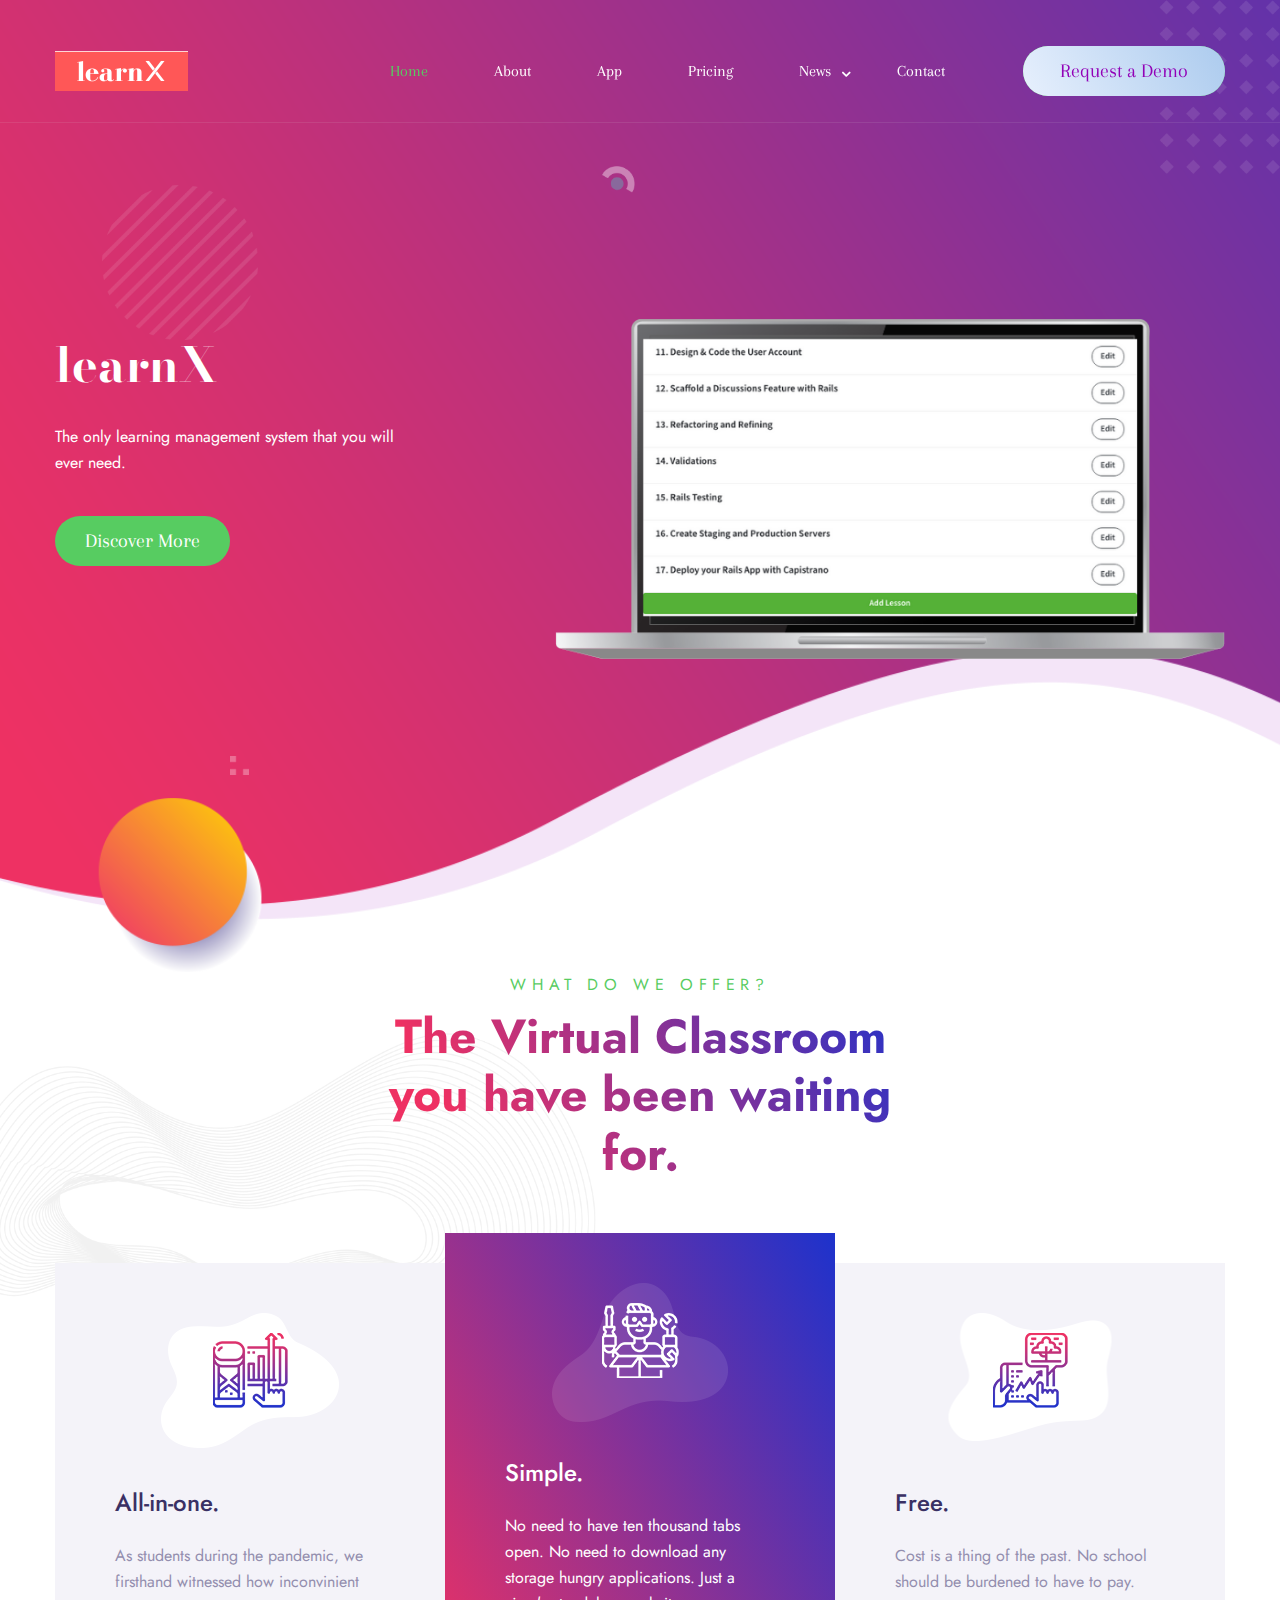
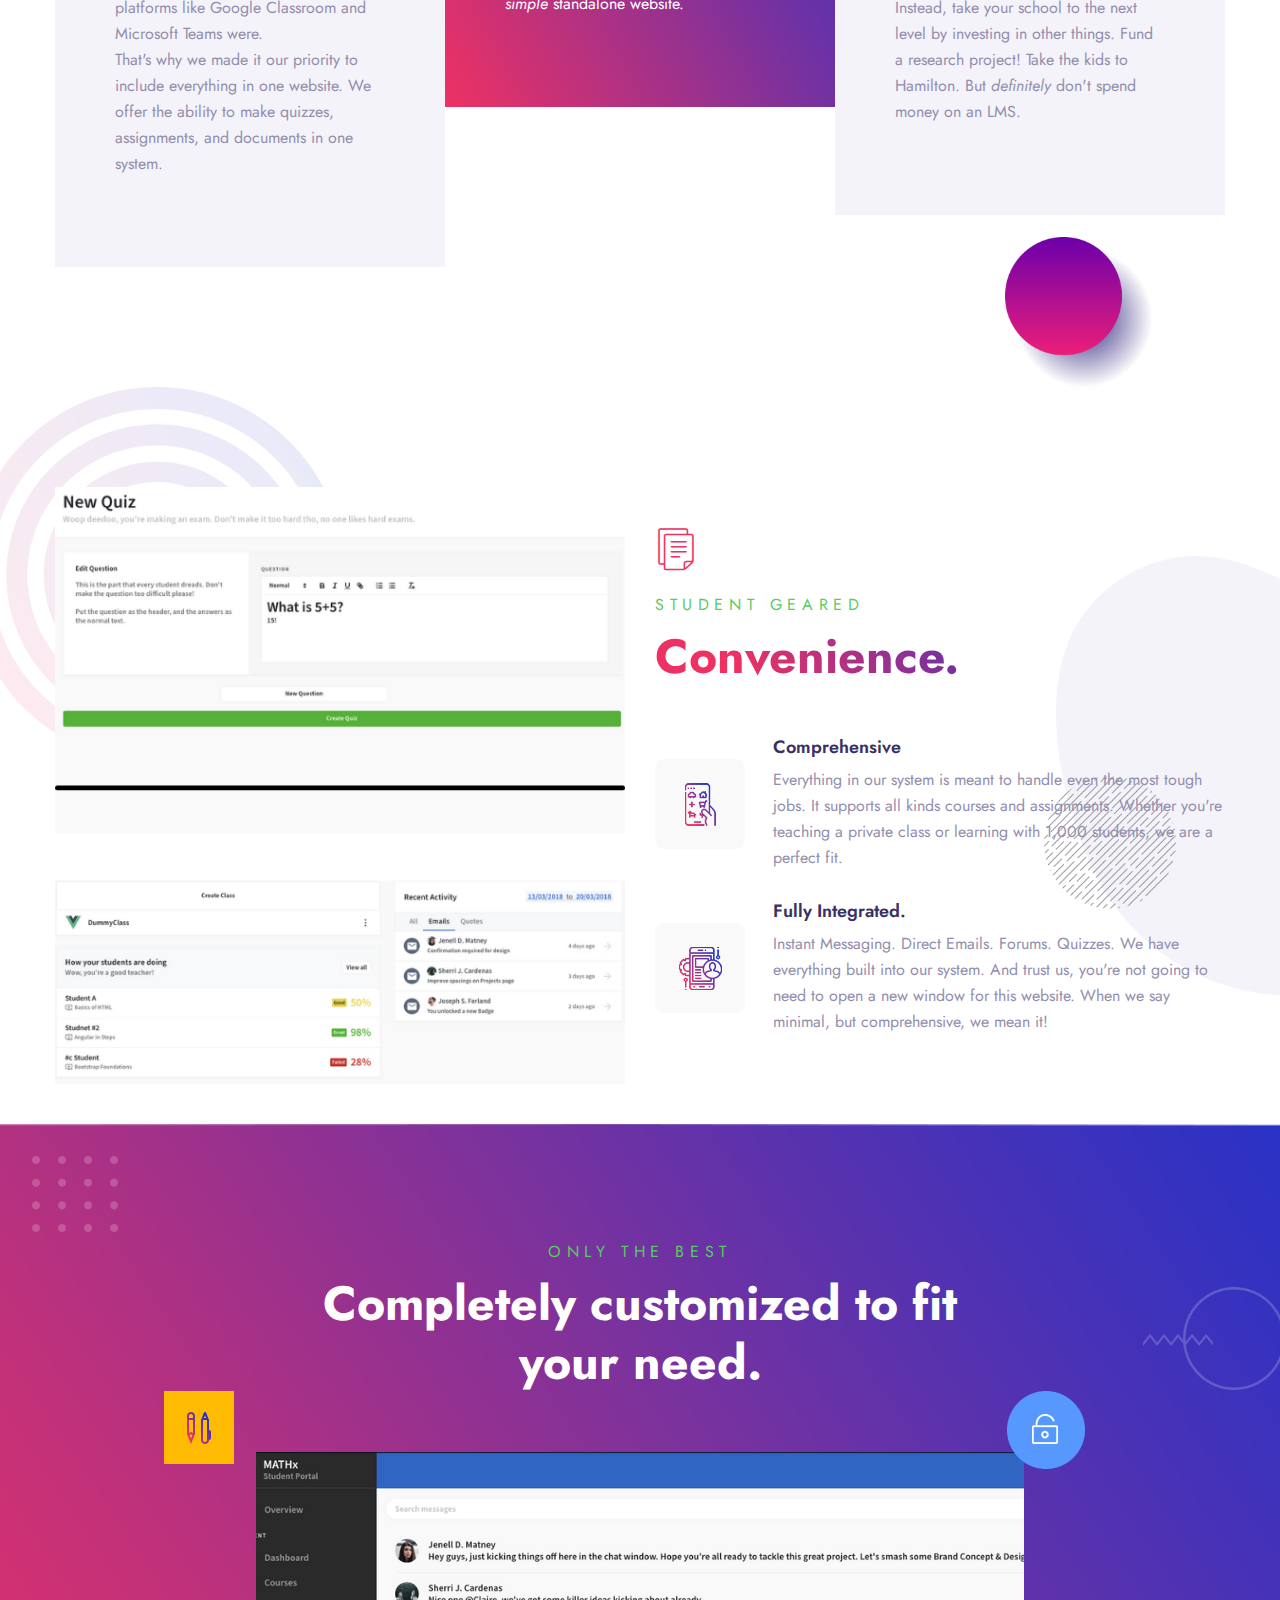
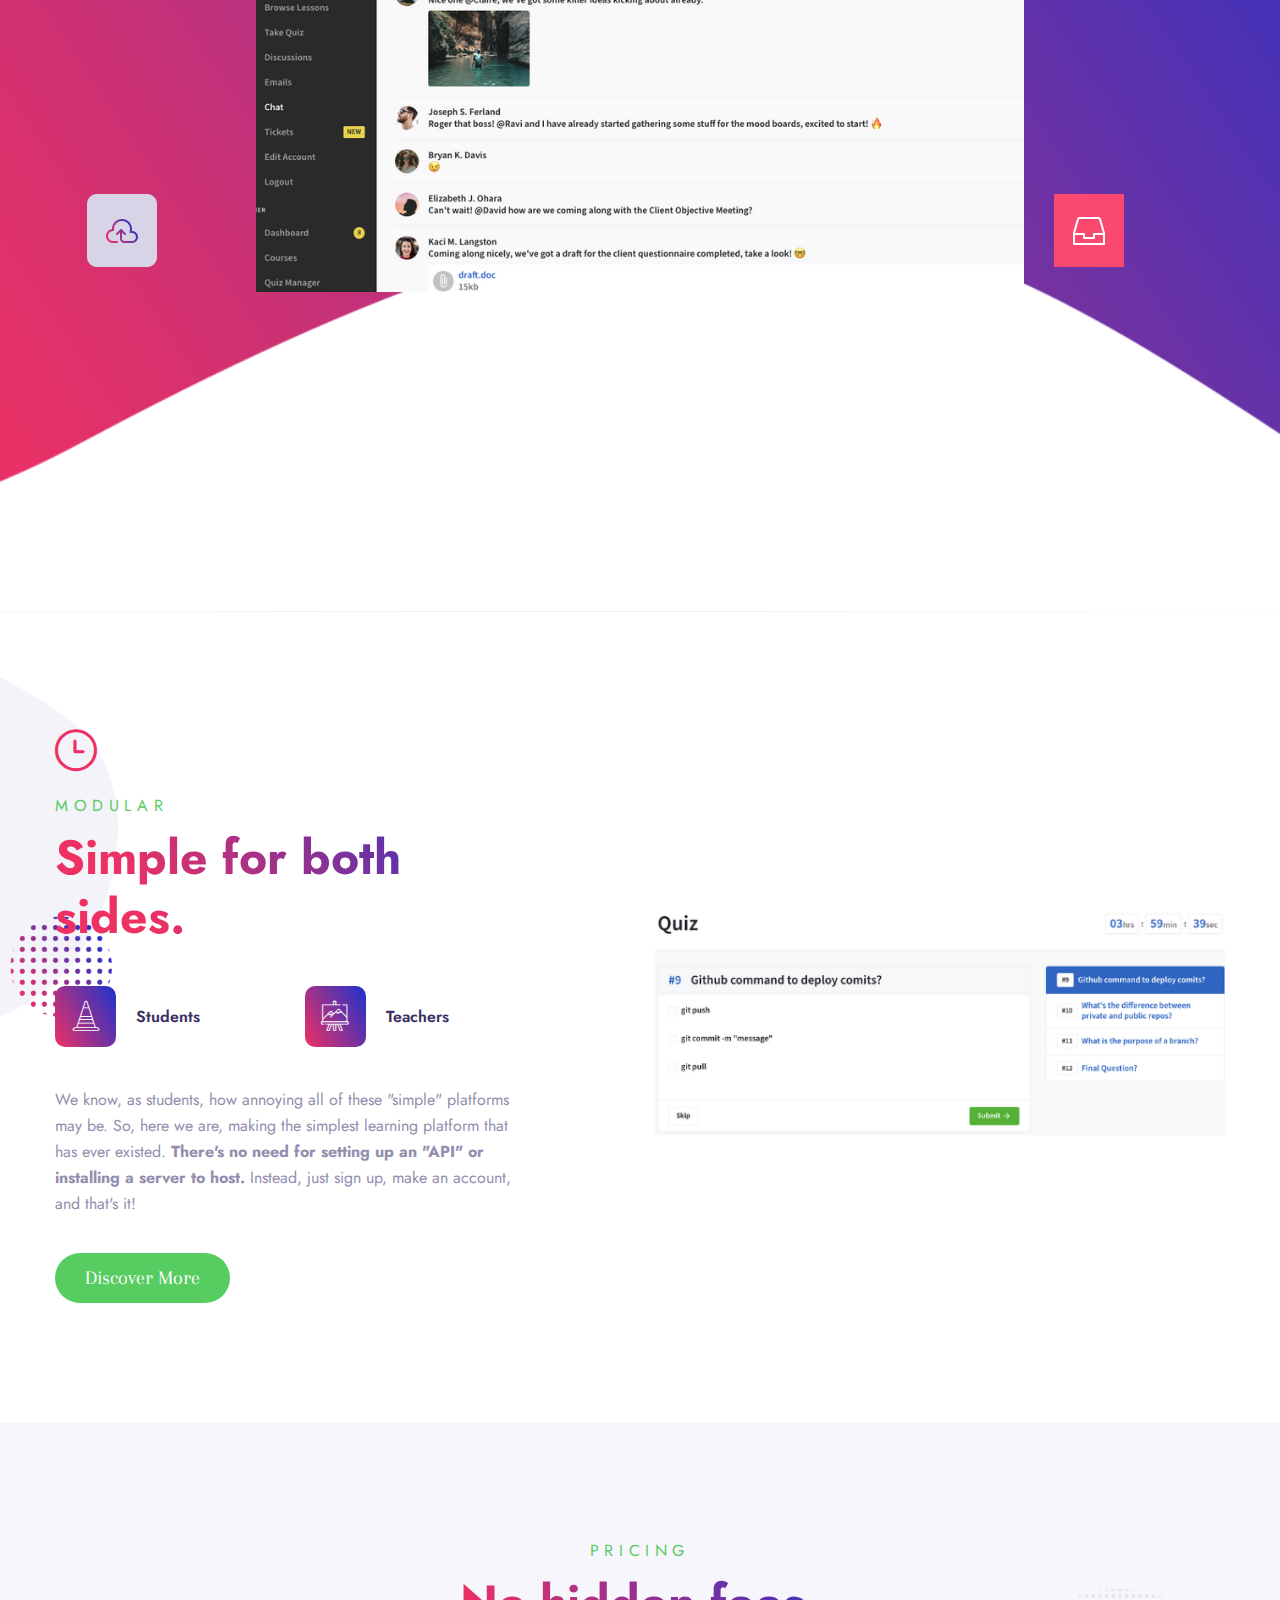
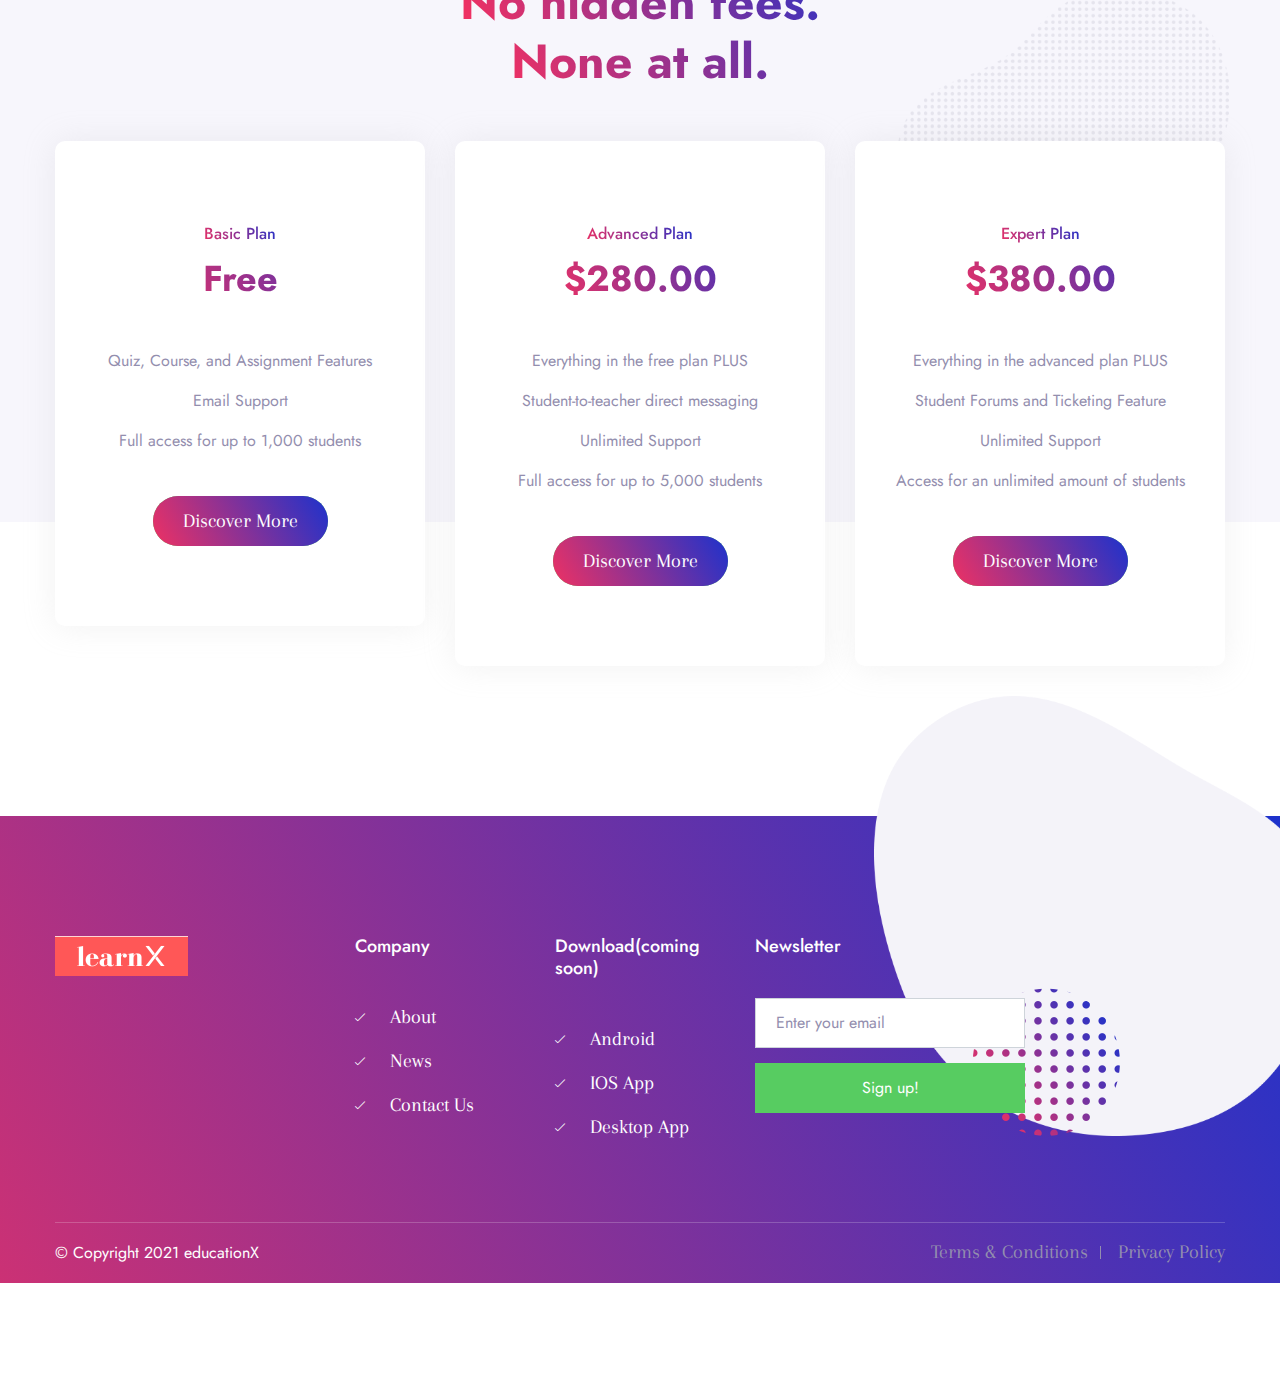
==== commit 86e270a2: "updated" ====
--- a/index.html
+++ b/index.html
@@ -48,7 +48,7 @@
                     <div class="header-inner d-lg-flex align-items-center">
 
                         <div class="logo-outer d-flex align-items-center">
-                            <div class="logo"><a href="index.html"><img src="assets/images/logo.png" alt="Logo"></a></div>
+                            <div class="logo"><a href="https://learnx.educationx.org"><img src="assets/images/logo.png" alt="Logo"></a></div>
                         </div>
 
                         <div class="nav-outer clearfix ml-lg-auto">
@@ -65,17 +65,17 @@
 
                                 <div class="navbar-collapse collapse clearfix">
                                     <ul class="navigation clearfix">
-                                        <li class="current-menu-item"><a href="index.html">Home</a></li>
-                                        <li><a href="about.html">About</a></li>
-                                        <li><a href="service.html">App</a></li>
-                                        <li><a href="pricing.html">Pricing</a></li>
+                                        <li class="current-menu-item"><a href="https://learnx.educationx.org">Home</a></li>
+                                        <li><a href="https://learnx.educationx.org/about">About</a></li>
+                                        <li><a href="https://learnx.educationx.org/service">App</a></li>
+                                        <li><a href="https://learnx.educationx.org/pricing">Pricing</a></li>
                                         <li class="dropdown"><a href="#">News</a>
                                             <ul>
-                                                <li><a href="blog.html">News</a></li>
+                                                <li><a href="https://learnx.educationx.org//blog">News</a></li>
                                                 <li><a href="blog-details.html">News Details</a></li>
                                             </ul>
                                         </li>
-                                        <li><a href="contact.html">Contact</a></li>
+                                        <li><a href="https://learnx.educationx.org/contact">Contact</a></li>
                                     </ul>
                                 </div>
                             </nav>
@@ -113,7 +113,7 @@
                         <div class="hero-content">
                             <h2 style="font-family: Bodoni Moda;">learnX</h2>
                             <p>The only learning management system that you will ever need. </p>
-                            <a href="service.html" class="theme-btn">Discover More</a>
+                            <a href="https://learnx.educationx.org/service" class="theme-btn">Discover More</a>
                         </div>
                     </div>
                     <div class="col-lg-7">
@@ -359,7 +359,7 @@
                                 </div>
                             </div>
                             <p>We know, as students, how annoying all of these "simple" platforms may be. So, here we are, making the simplest learning platform that has ever existed. <strong>There's no need for setting up an "API" or installing a server to host.</strong> Instead, just sign up, make an account, and that's it!</p>
-                            <a href="service.html" class="theme-btn">Discover More</a>
+                            <a href="https://learnx.educationx.org/service" class="theme-btn">Discover More</a>
                         </div>
                     </div>
                     <div class="col-lg-6">
@@ -404,7 +404,7 @@
                                         <li>Full access for up to 1,000 students</li>
                                     </ul>
                                     <div class="price-btn">
-                                        <a href="pricing.html" class="theme-btn">Discover More</a>
+                                        <a href="https://learnx.educationx.org/pricing" class="theme-btn">Discover More</a>
                                     </div>
                                 </div>
                             </div>
@@ -438,7 +438,7 @@
                                         <li>Access for an unlimited amount of students</li>
                                     </ul>
                                     <div class="price-btn">
-                                        <a href="pricing.html" class="theme-btn">Discover More</a>
+                                        <a href="https://learnx.educationx.org/pricing" class="theme-btn">Discover More</a>
                                     </div>
                                 </div>
                             </div>
@@ -595,6 +595,7 @@
                     <img src="assets/images/shape/blog-shape2.png" alt="Blog Shape Two">
                 </div>
             </div>
+            <!--
             <div class="container">
                 <div class="row">
                     <div class="col-lg-4">
@@ -610,9 +611,9 @@
                                 <img src="assets/images/blog/blog1.jpg" alt="Blog Image">
                             </div>
                             <div class="blog-content">
-                                <h5><a href="blog-details.html">Grow up your business successfully</a></h5>
+                                <h5><a href="https://learnx.educationx.org/blog-details">Grow up your business successfully</a></h5>
                                 <ul class="title-description">
-                                    <li>By <a href="blog-details.html">Admin</a></li>
+                                    <li>By <a href="https://learnx.educationx.org/blog-details">Admin</a></li>
                                     <li>20 March, 2021</li>
                                 </ul>
                                 <p>Lorem ipsum dolor sit amet consectetur adipisicing elit. Ea labore possimus debitis error magni recusandae ut animi optio facere sequi officia sit eveniet adipisci porro vero aut hic, natus unde!
@@ -646,16 +647,16 @@
                 <div class="row">
                     <div class="col-lg-3">
                         <div class="widget logo-widget">
-                            <a href="index.html"><img src="assets/images/logo.png" alt="Logo"></a>
+                            <a href="https://learnx.educationx.org/"><img src="assets/images/logo.png" alt="Logo"></a>
                         </div>
                     </div>
                     <div class="col-lg-2 col-sm-6">
                         <div class="widget menu-widget">
                             <h6 class="widget-title">Company</h6>
                             <ul>
-                                <li><a href="about.html">About</a></li>
-                                <li><a href="blog.html">News</a></li>
-                                <li><a href="contact.html">Contact Us</a></li>
+                                <li><a href="https://learnx.educationx.org/about">About</a></li>
+                                <li><a href="https://learnx.educationx.org/blog">News</a></li>
+                                <li><a href="https://learnx.educationx.org/contact">Contact Us</a></li>
                             </ul>
                         </div>
                     </div>
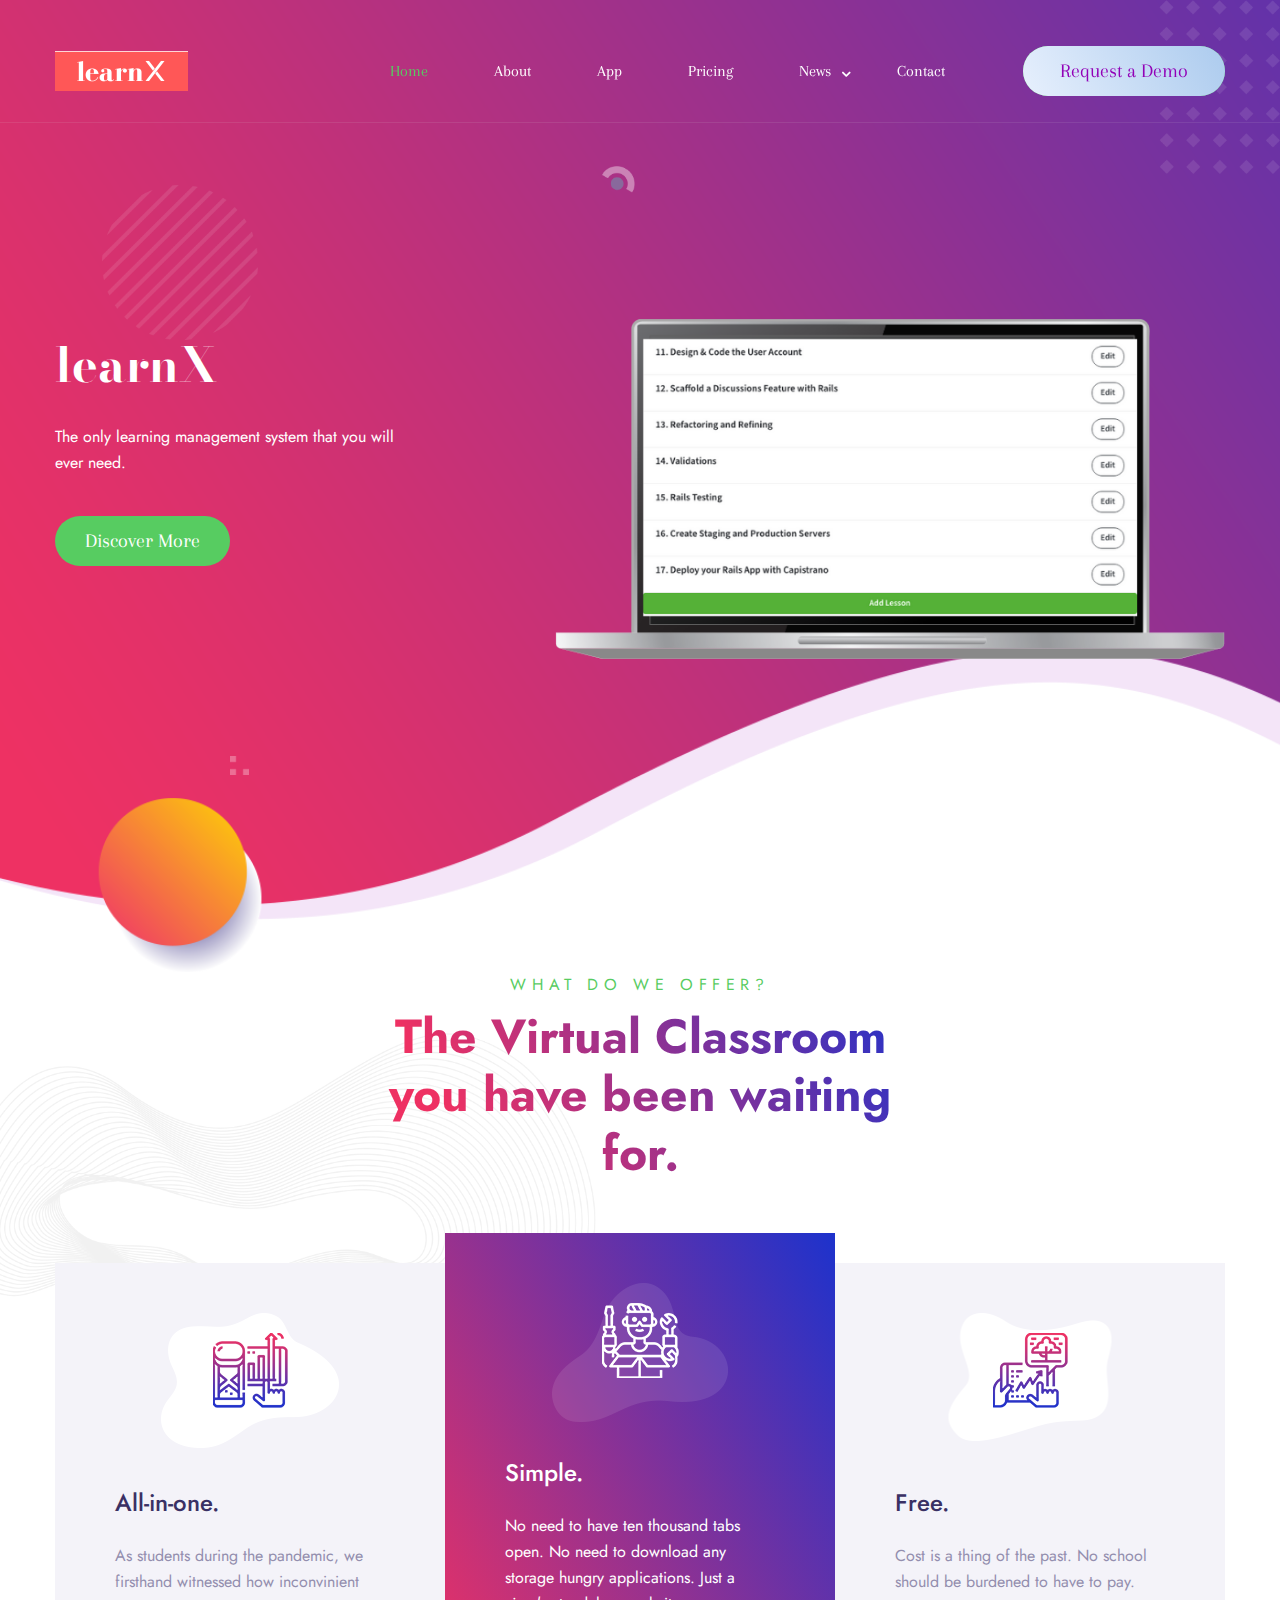
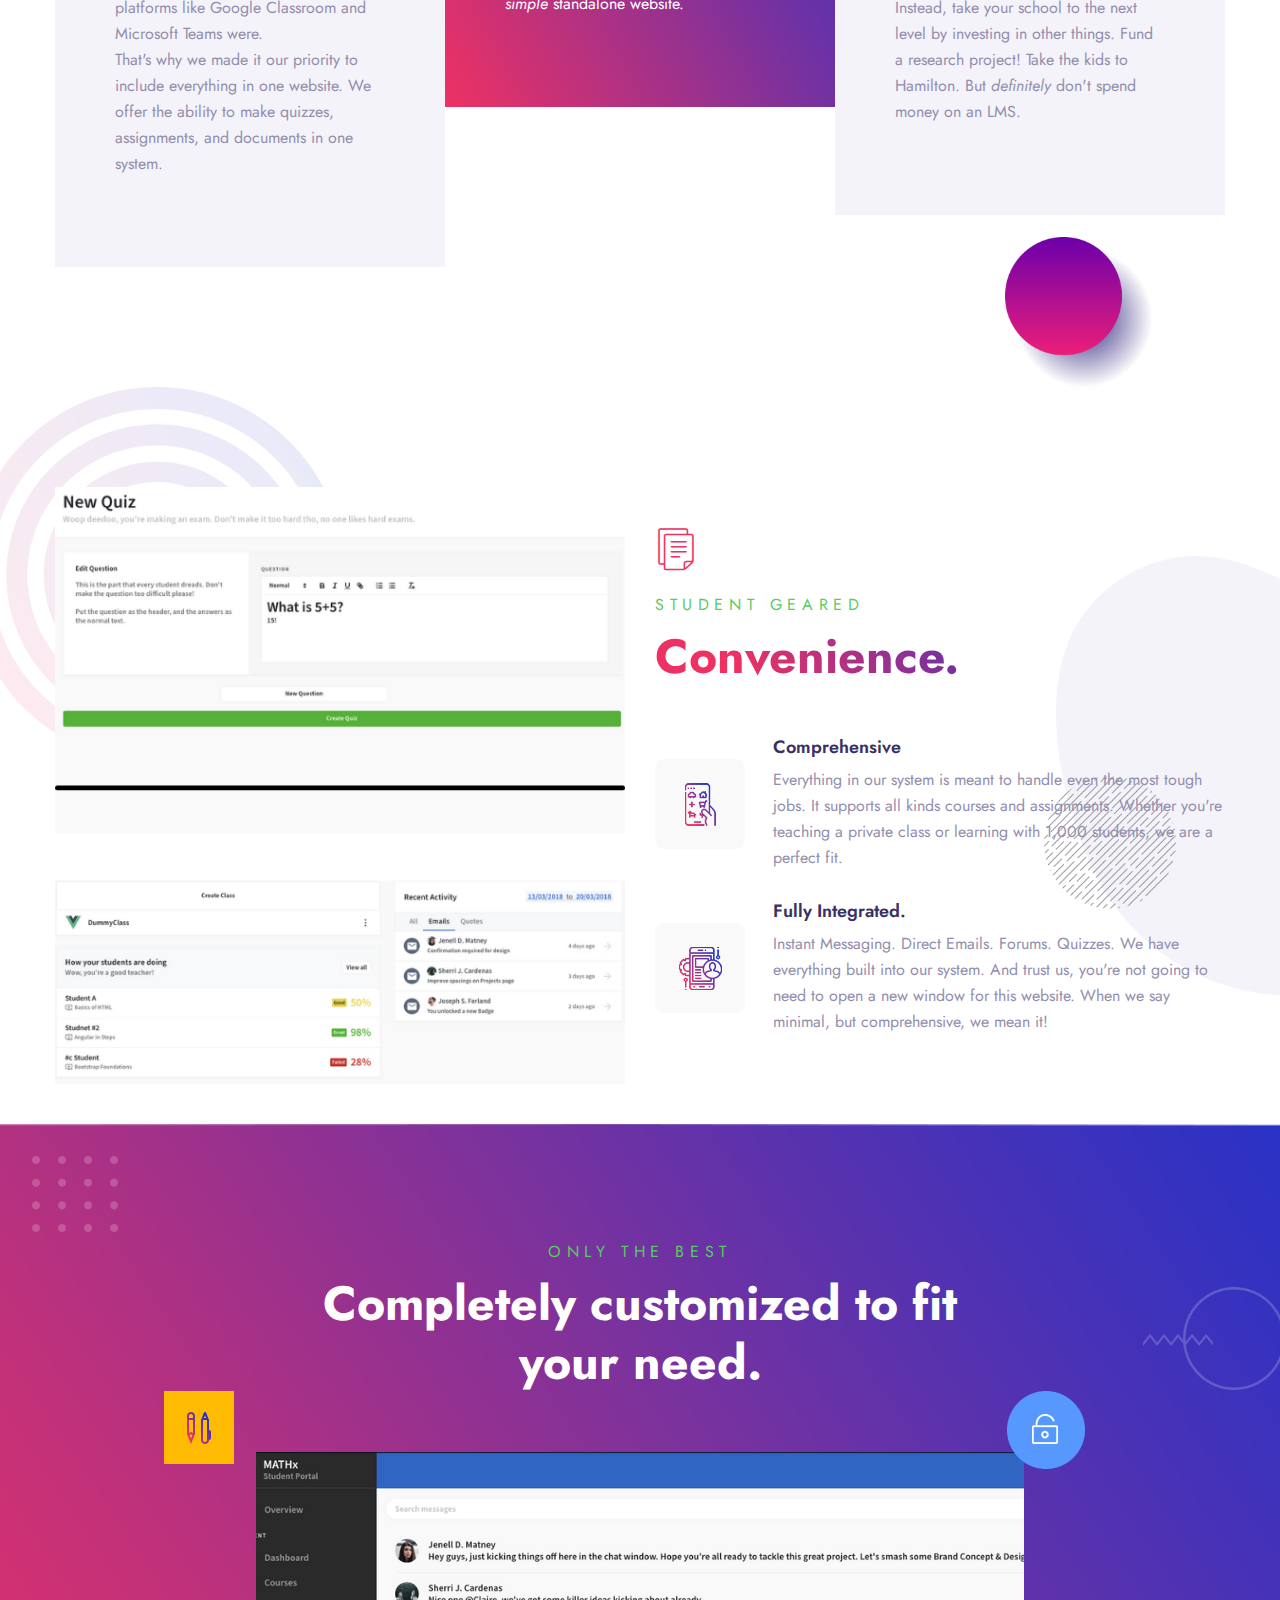
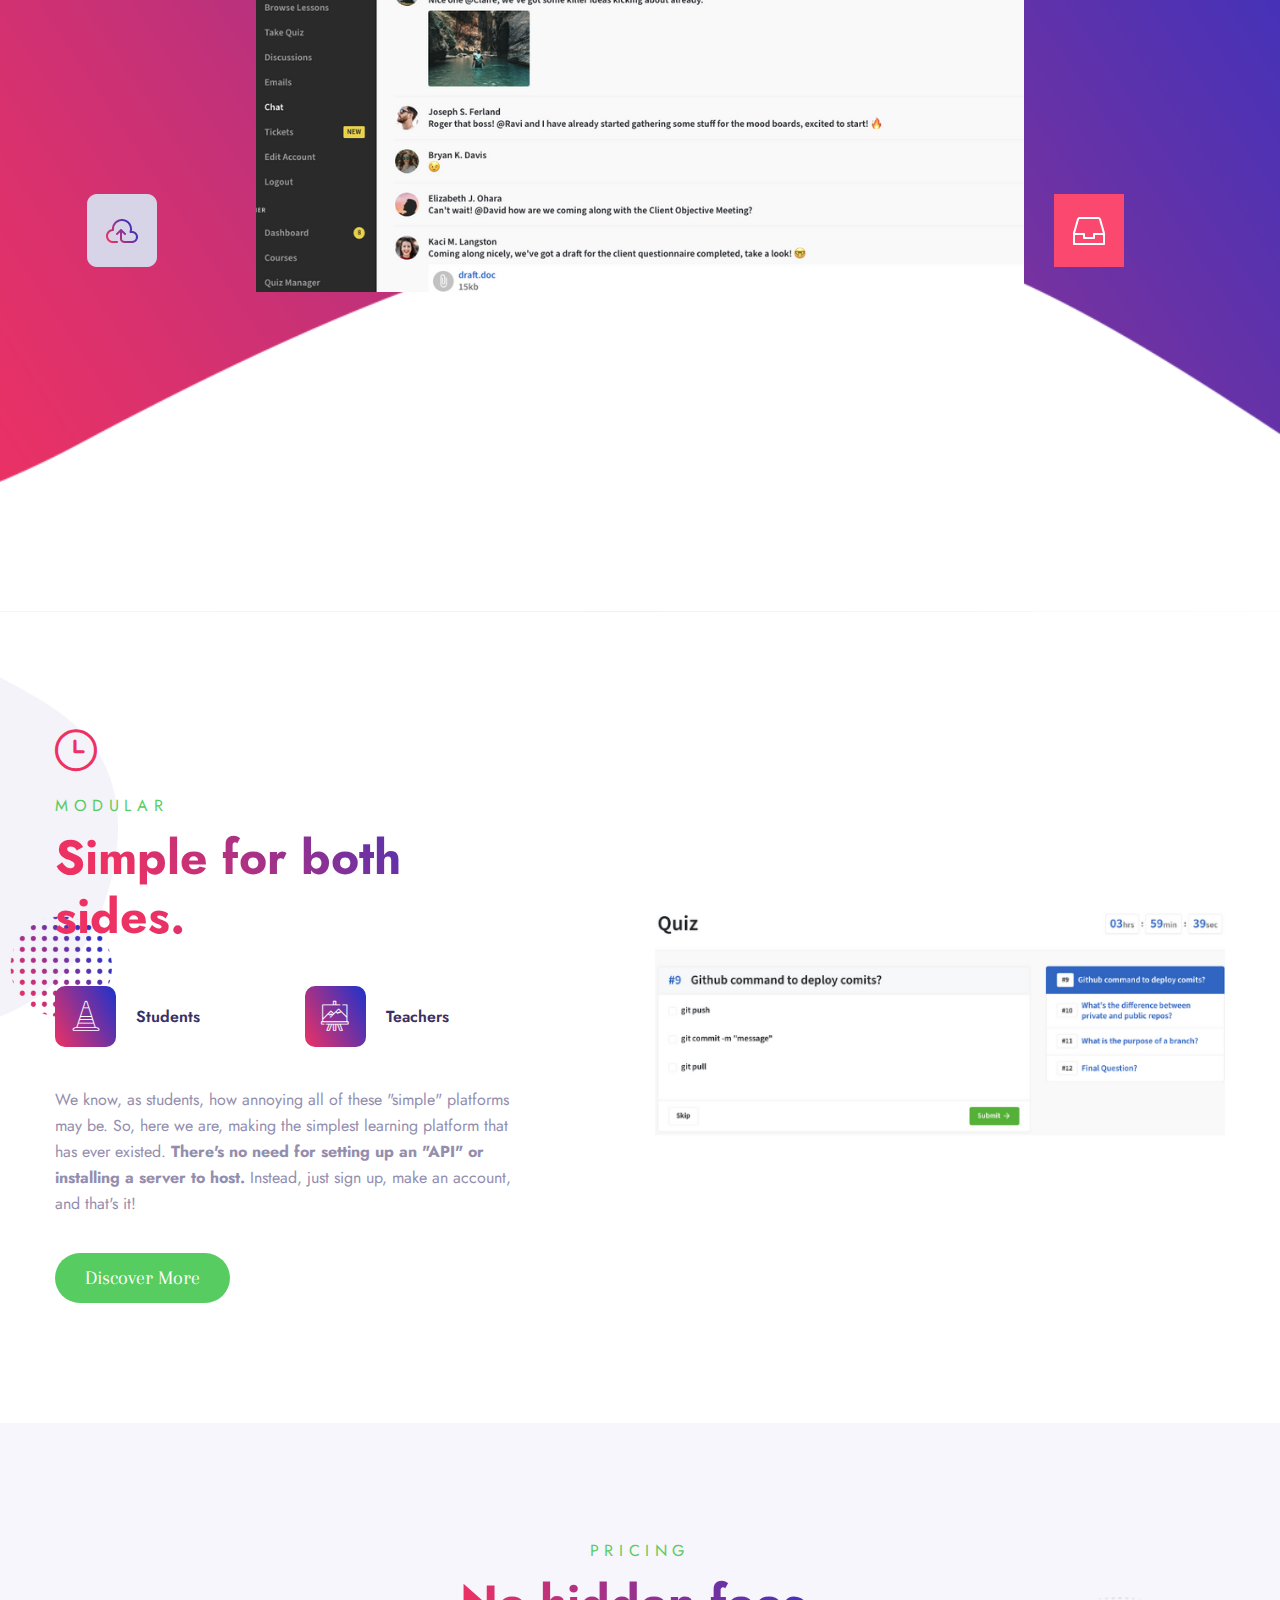
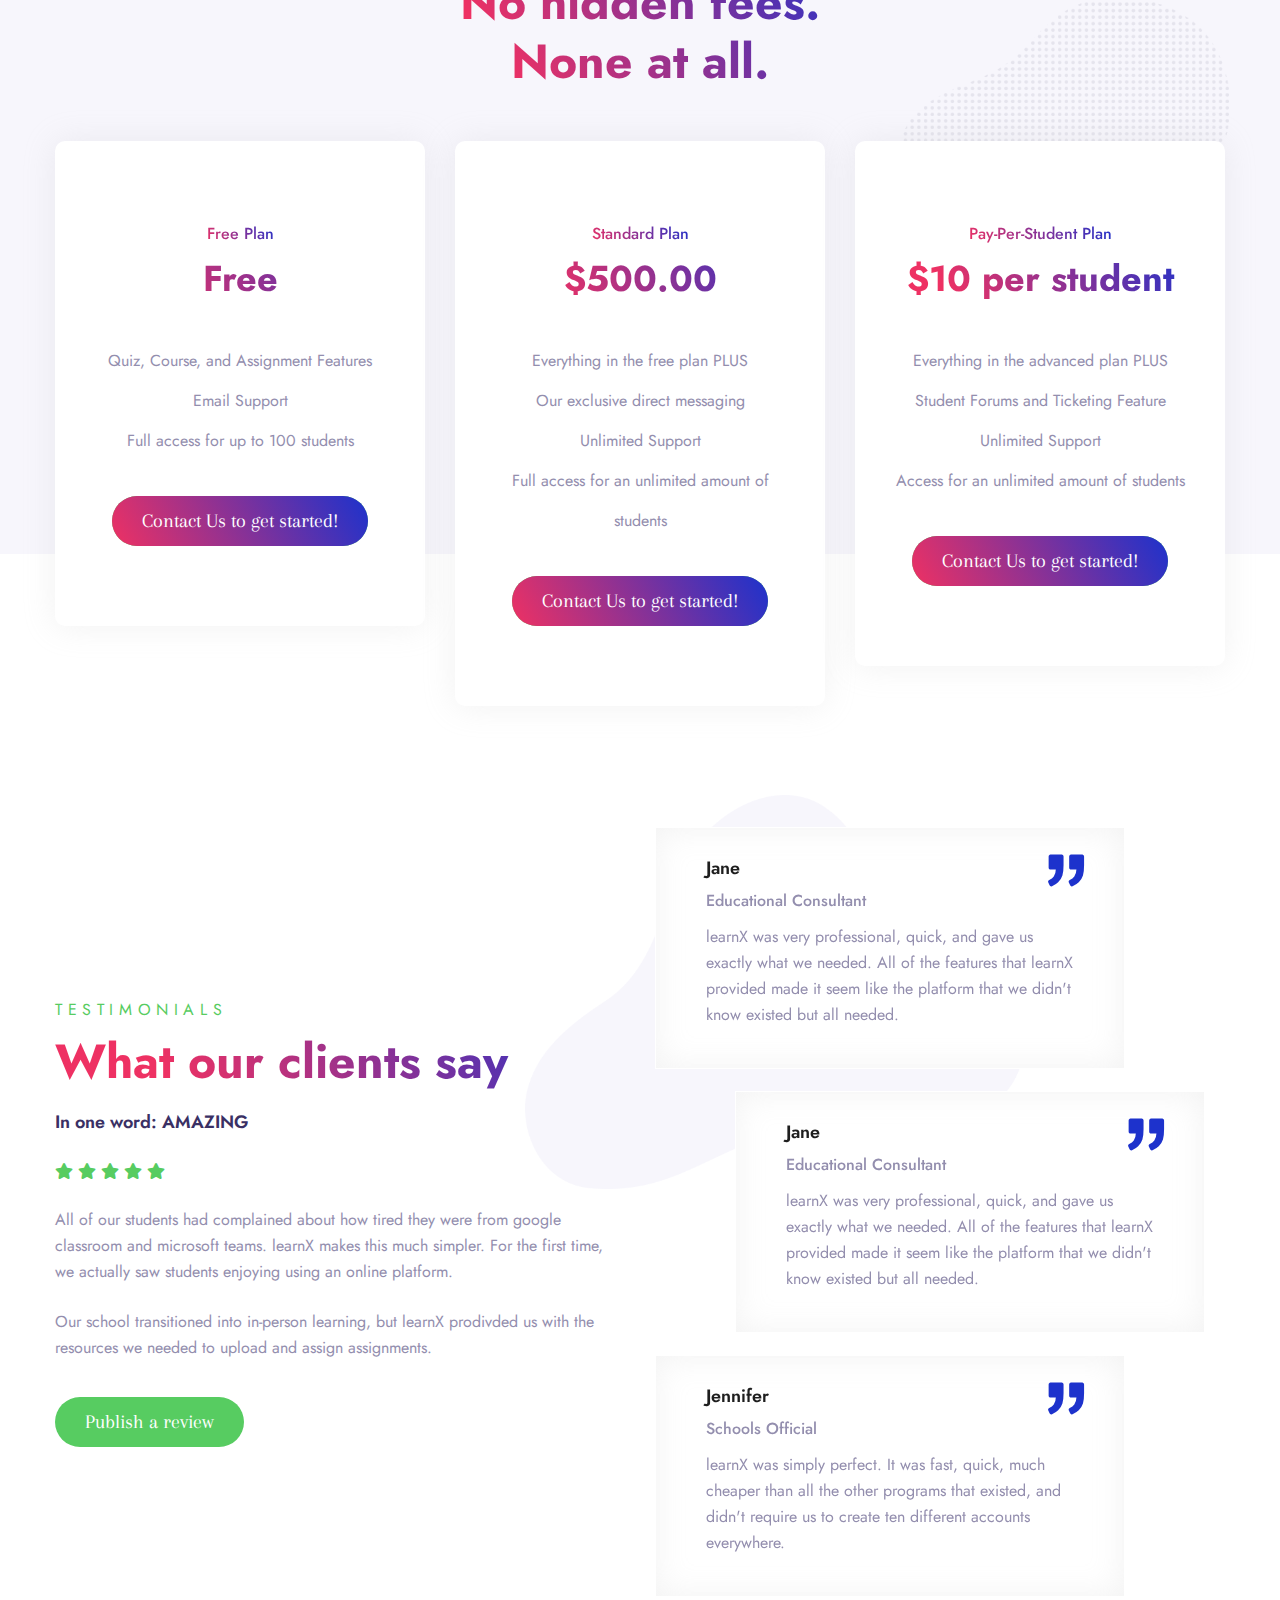
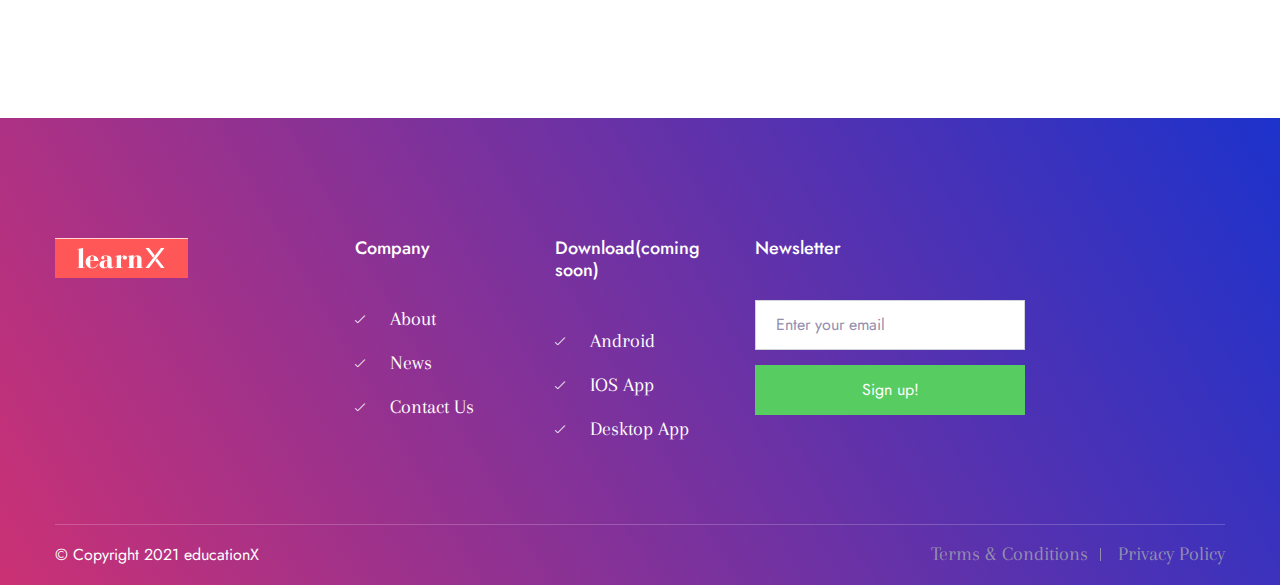
==== commit 9df55d4e: "updated" ====
--- a/index.html
+++ b/index.html
@@ -395,41 +395,41 @@
                             <div class="col-lg-4 col-md-6">
                                 <div class="pricing-block text-center">
                                     <div class="price-box">
-                                        <span>Basic Plan</span>
+                                        <span>Free Plan</span>
                                         <h3 class="price">Free</h3>
                                     </div>
                                     <ul class="features">
                                         <li>Quiz, Course, and Assignment Features</li>
                                         <li>Email Support</li> 
-                                        <li>Full access for up to 1,000 students</li>
+                                        <li>Full access for up to 100 students</li>
                                     </ul>
                                     <div class="price-btn">
-                                        <a href="https://learnx.educationx.org/pricing" class="theme-btn">Discover More</a>
+                                        <a href="https://learnx.educationx.org/contact" class="theme-btn">Contact Us to get started!</a>
                                     </div>
                                 </div>
                             </div>
                             <div class="col-lg-4 col-md-6">
                                 <div class="pricing-block text-center">
                                     <div class="price-box">
-                                        <span>Advanced Plan</span>
-                                        <h3 class="price">$280.00</h3>
+                                        <span>Standard Plan</span>
+                                        <h3 class="price">$500.00</h3>
                                     </div>
                                     <ul class="features">
                                         <li>Everything in the free plan PLUS</li>
-                                        <li>Student-to-teacher direct messaging</li>
+                                        <li>Our exclusive direct  messaging</li>
                                         <li>Unlimited Support</li>
-                                        <li>Full access for up to 5,000 students</li>
+                                        <li>Full access for an unlimited amount of students</li>
                                     </ul>
                                     <div class="price-btn">
-                                        <a href="pricing.html" class="theme-btn">Discover More</a>
+                                        <a href="https://learnx.educationx.org/contact" class="theme-btn">Contact Us to get started!</a>
                                     </div>
                                 </div>
                             </div>
                             <div class="col-lg-4 col-md-6">
                                 <div class="pricing-block text-center">
                                     <div class="price-box">
-                                        <span>Expert Plan</span>
-                                        <h3 class="price">$380.00</h3>
+                                        <span>Pay-Per-Student Plan</span>
+                                        <h3 class="price">$10 per student</h3>
                                     </div>
                                     <ul class="features">
                                         <li>Everything in the advanced plan PLUS</li>
@@ -438,7 +438,7 @@
                                         <li>Access for an unlimited amount of students</li>
                                     </ul>
                                     <div class="price-btn">
-                                        <a href="https://learnx.educationx.org/pricing" class="theme-btn">Discover More</a>
+                                        <a href="https://learnx.educationx.org/contact" class="theme-btn">Contact Us to get started!</a>
                                     </div>
                                 </div>
                             </div>
@@ -450,8 +450,6 @@
         <!-- END Pricing Section -->
 
         <!-- START Testimonial Section -->
-        <!--Keeping it like this until we get more clients-->
-        <!--
         <section class="testimonial-section pt-90 rpt-70 pb-100 rpb-80">
             <div class="testimonial-shape">
                 <img src="assets/images/shape/testimonial-shape.png" alt="Testimonial Shape">
@@ -461,10 +459,10 @@
                     <div class="col-lg-6">
                         <div class="testimonial-left-content">
                             <div class="section-heading mb-20">
-                                <span class="heading-title">Testimonial</span>
-                                <h2>What Our client say</h2>
-                            </div>
-                            <h6>It was a great experience!</h6>
+                                <span class="heading-title">Testimonials</span>
+                                <h2>What our clients say</h2>
+                            </div>
+                            <h6>In one word: AMAZING</h6>
                             <ul class="stars">
                                 <li><i class="fas fa-star"></i></li>
                                 <li><i class="fas fa-star"></i></li>
@@ -472,43 +470,34 @@
                                 <li><i class="fas fa-star"></i></li>
                                 <li><i class="fas fa-star"></i></li>
                             </ul>
-                            <p>Duis aute irure dolor in reprehenderit in voluptate velit esse cillum dolore eu fugiat nulla pariatur. Excepteur sint occaecat cupidatat non proident, sunt in culpa qui officia deserunt mollit anim id est laborum. Sed ut perspiciatis unde omnis iste natus error sit voluptatem accusantium doloremque laudantium, totam rem aperiam.</p>
-                            <p>Excepteur sint occaecat cupidatat non proident, sunt in culpa qui officia deserunt mollit anim id est laborum. Sed ut perspiciatis unde omnis iste natus error sit voluptatem accusantium doloremque laudantium.</p>
-                            <a href="contact.html" class="theme-btn">Contact Us</a>
+                            <p>All of our students had complained about how tired they were from google classroom and microsoft teams. learnX makes this much simpler. For the first time, we actually saw students enjoying using an online platform.</p>
+                            <p>Our school transitioned into in-person learning, but learnX prodivded us with the resources we needed to upload and assign assignments. </p>
+                            <a href="https://learnx.educationx.org/contact" class="theme-btn">Publish a review</a>
                         </div>
                     </div>
                     <div class="col-lg-6">
                         <div class="testimonial-right-carousel">
                             <div class="testimonial-item">
-                                <h6>Jane Cooper</h6>
-                                <span>Ceo, Amera</span>
-                                <p>Excepteur sint occaecat non proident, sunt in culpa qui officia deserunt mollit id est laborum.</p>
+                                <h6>Jane</h6>
+                                <span>Educational Consultant</span>
+                                <p>learnX was very professional, quick, and gave us exactly what we needed. All of the features that learnX provided made it seem like the platform that we didn't know existed but all needed.</p>
                             </div>
                             <div class="testimonial-item">
-                                <h6>Jenifar</h6>
-                                <span>Engineer</span>
-                                <p>Excepteur sint occaecat non proident, sunt in culpa qui officia deserunt mollit id est laborum.</p>
+                                <h6>Jennifer</h6>
+                                <span>Schools Official</span>
+                                <p>learnX was simply perfect. It was fast, quick, much cheaper than all the other programs that existed, and didn't require us to create ten different accounts everywhere.</p>
                             </div>
                             <div class="testimonial-item">
                                 <h6>Nicki Royer</h6>
-                                <span>Project Manager</span>
-                                <p>Excepteur sint occaecat non proident, sunt in culpa qui officia deserunt mollit id est laborum.</p>
+                                <span>Educator</span>
+                                <p>I'm so happy our school decided to use learnX! It's become very basic to be able to use only google classroom, and we needed to have too many things open for classroom.</p>
                             </div>
                             <div class="testimonial-item">
-                                <h6>Jane Cooper</h6>
-                                <span>Ceo, Amera</span>
-                                <p>Excepteur sint occaecat non proident, sunt in culpa qui officia deserunt mollit id est laborum.</p>
-                            </div>
-                            <div class="testimonial-item">
-                                <h6>Jenifar</h6>
-                                <span>Engineer</span>
-                                <p>Excepteur sint occaecat non proident, sunt in culpa qui officia deserunt mollit id est laborum.</p>
-                            </div>
-                            <div class="testimonial-item">
-                                <h6>Nicki Royer</h6>
-                                <span>Project Manager</span>
-                                <p>Excepteur sint occaecat non proident, sunt in culpa qui officia deserunt mollit id est laborum.</p>
-                            </div>
+                            <h6>Jane</h6>
+                            <span>Educational Consultant</span>
+                            <p>learnX was very professional, quick, and gave us exactly what we needed. All of the features that learnX provided made it seem like the platform that we didn't know existed but all needed.</p>
+                        </div>
+
                         </div>
                     </div>
                 </div>
@@ -587,7 +576,8 @@
             </div>
         </section>
         END Video Section -->
-        <!-- START Blog Section -->
+         <!--
+         START Blog Section 
         <section class="blog-section pt-120 rpt-100 pb-90 rpb-70">
             <div class="blog-shape-one">
                 <img src="assets/images/shape/blog-shape1.png" alt="Blog Shape One">
@@ -595,7 +585,7 @@
                     <img src="assets/images/shape/blog-shape2.png" alt="Blog Shape Two">
                 </div>
             </div>
-            <!--
+           
             <div class="container">
                 <div class="row">
                     <div class="col-lg-4">
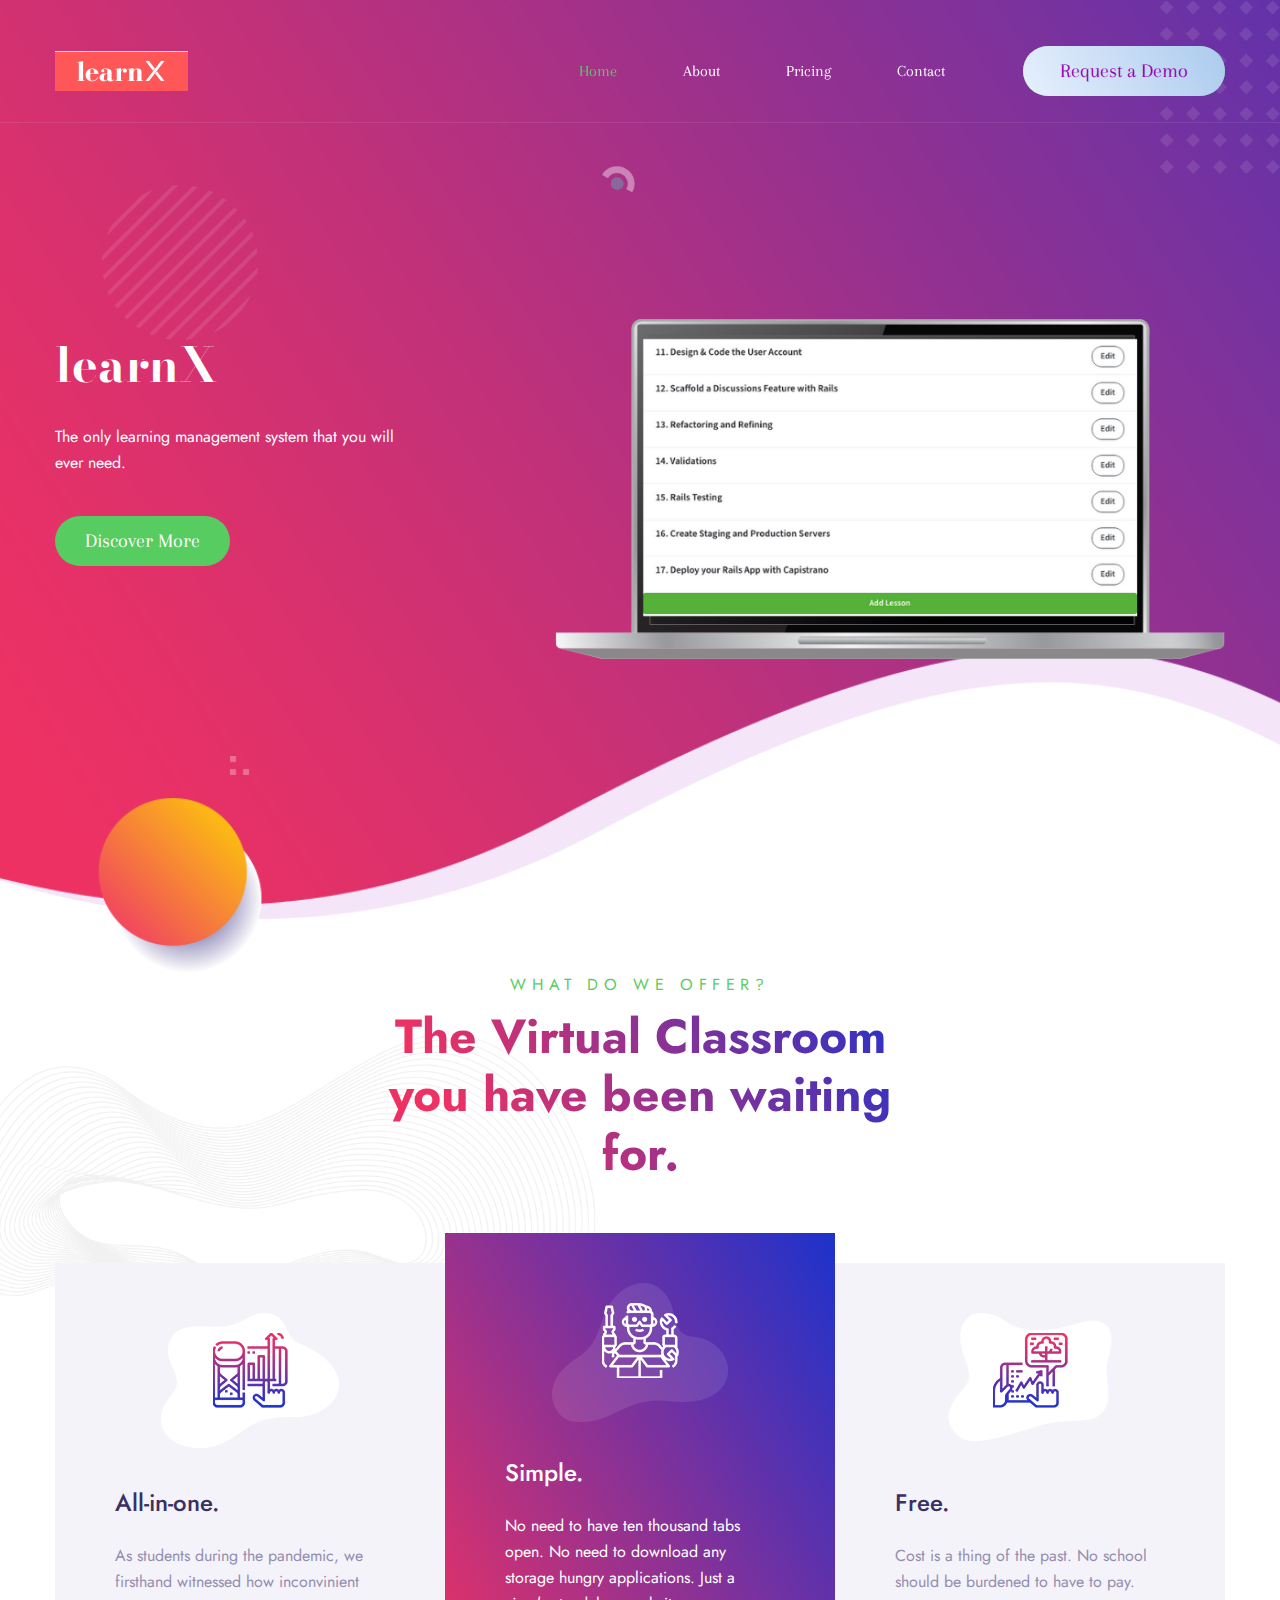
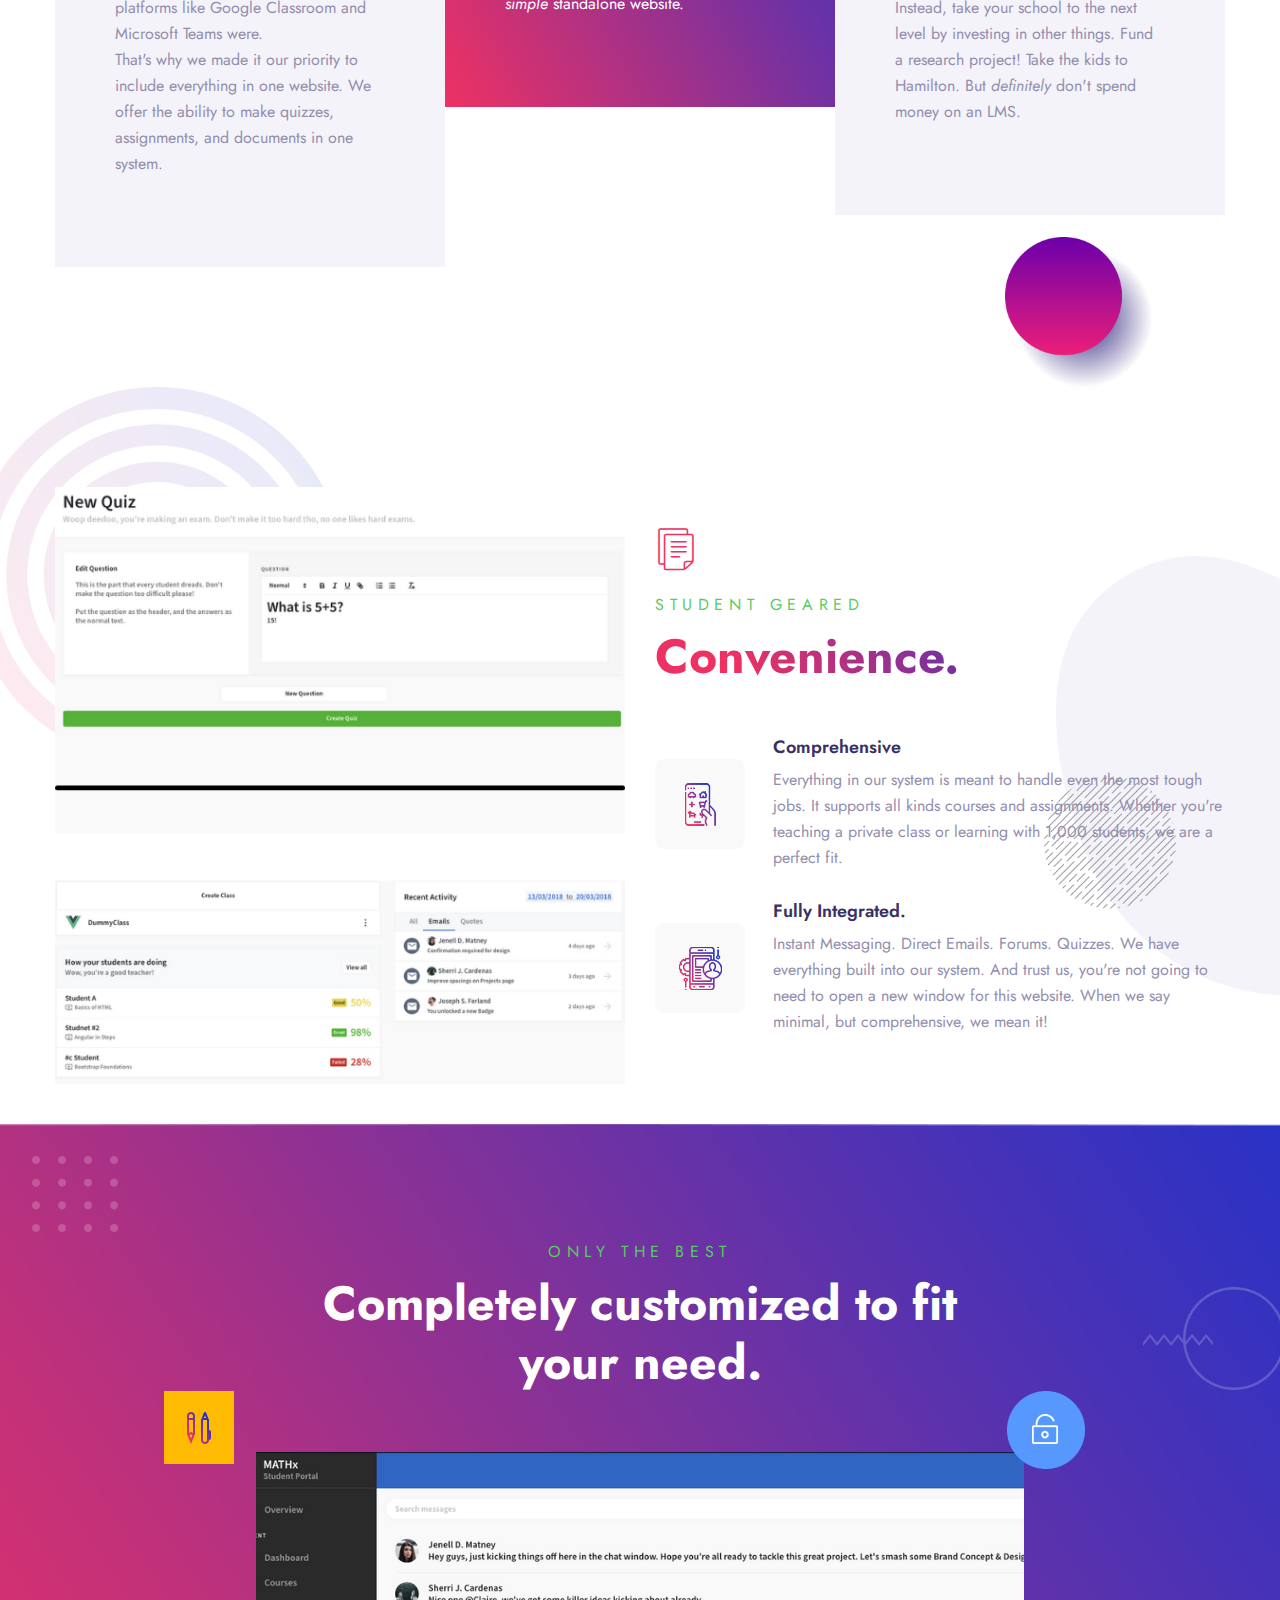
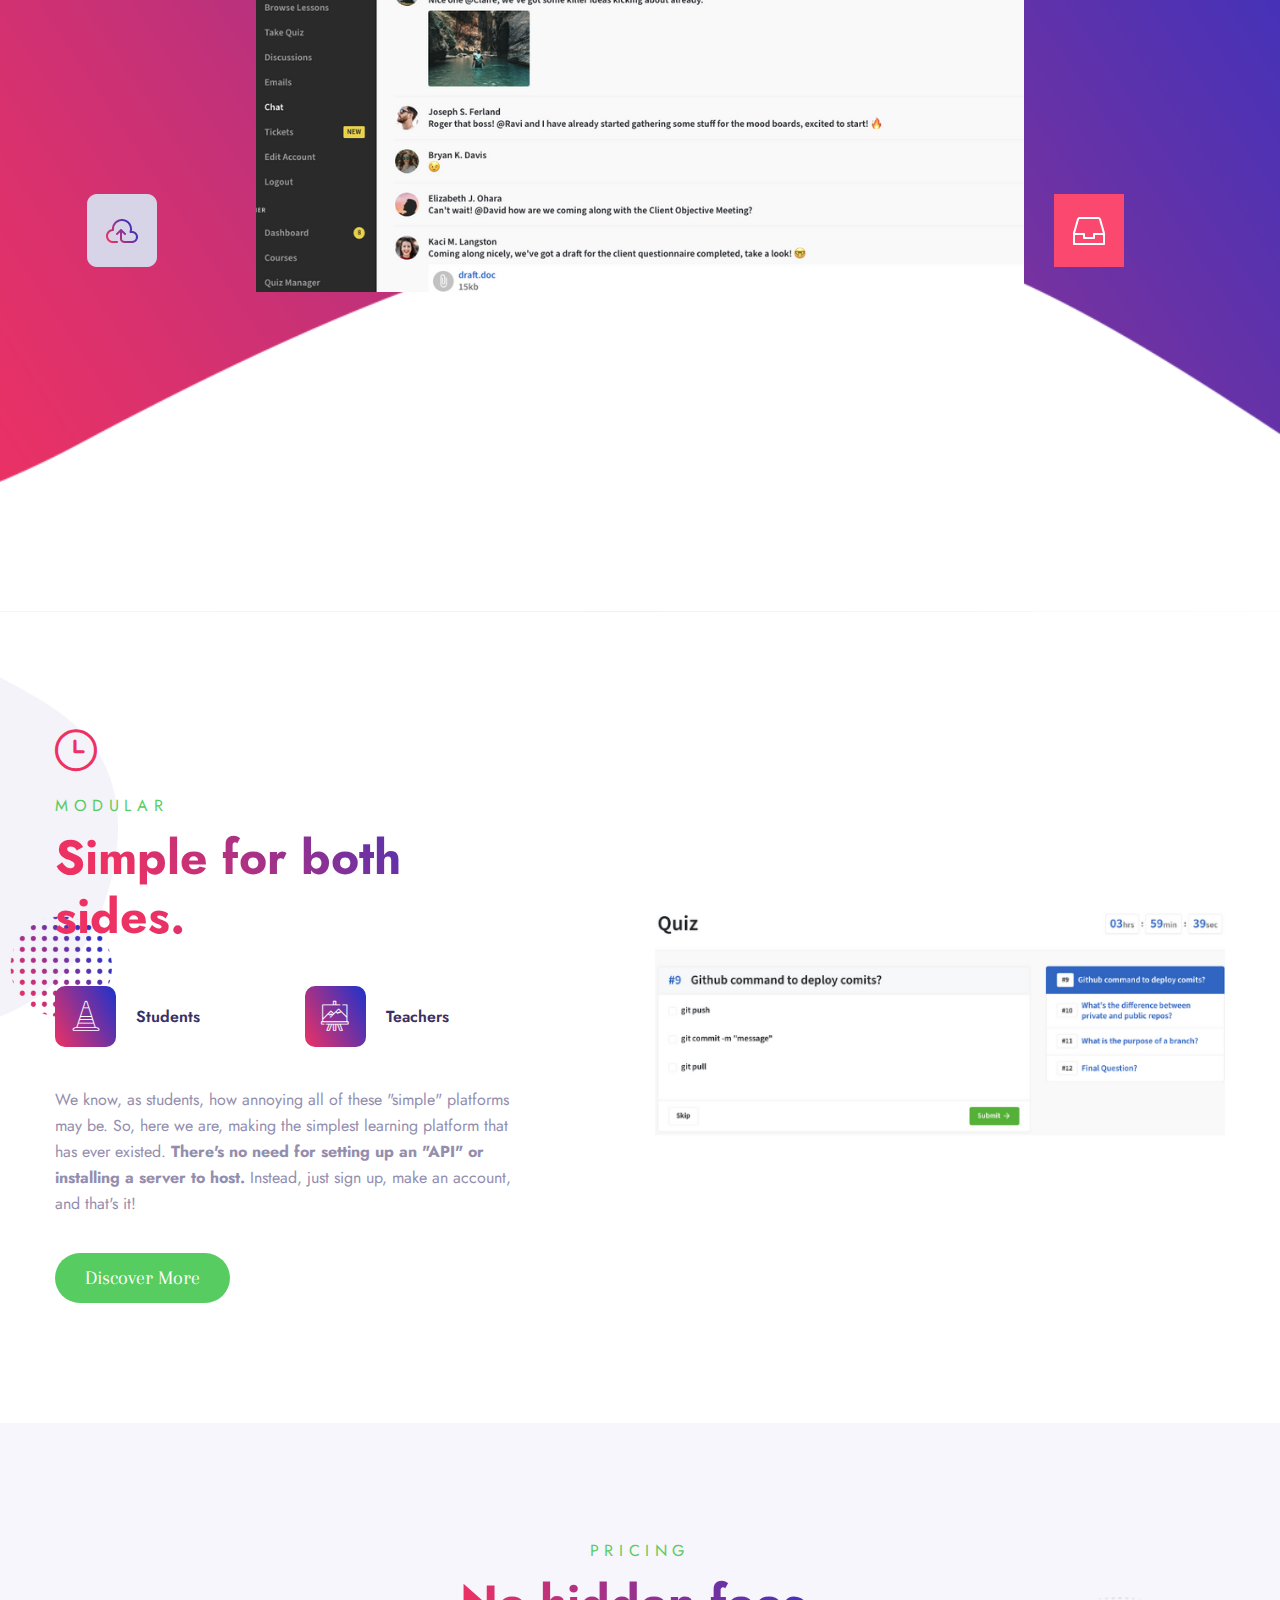
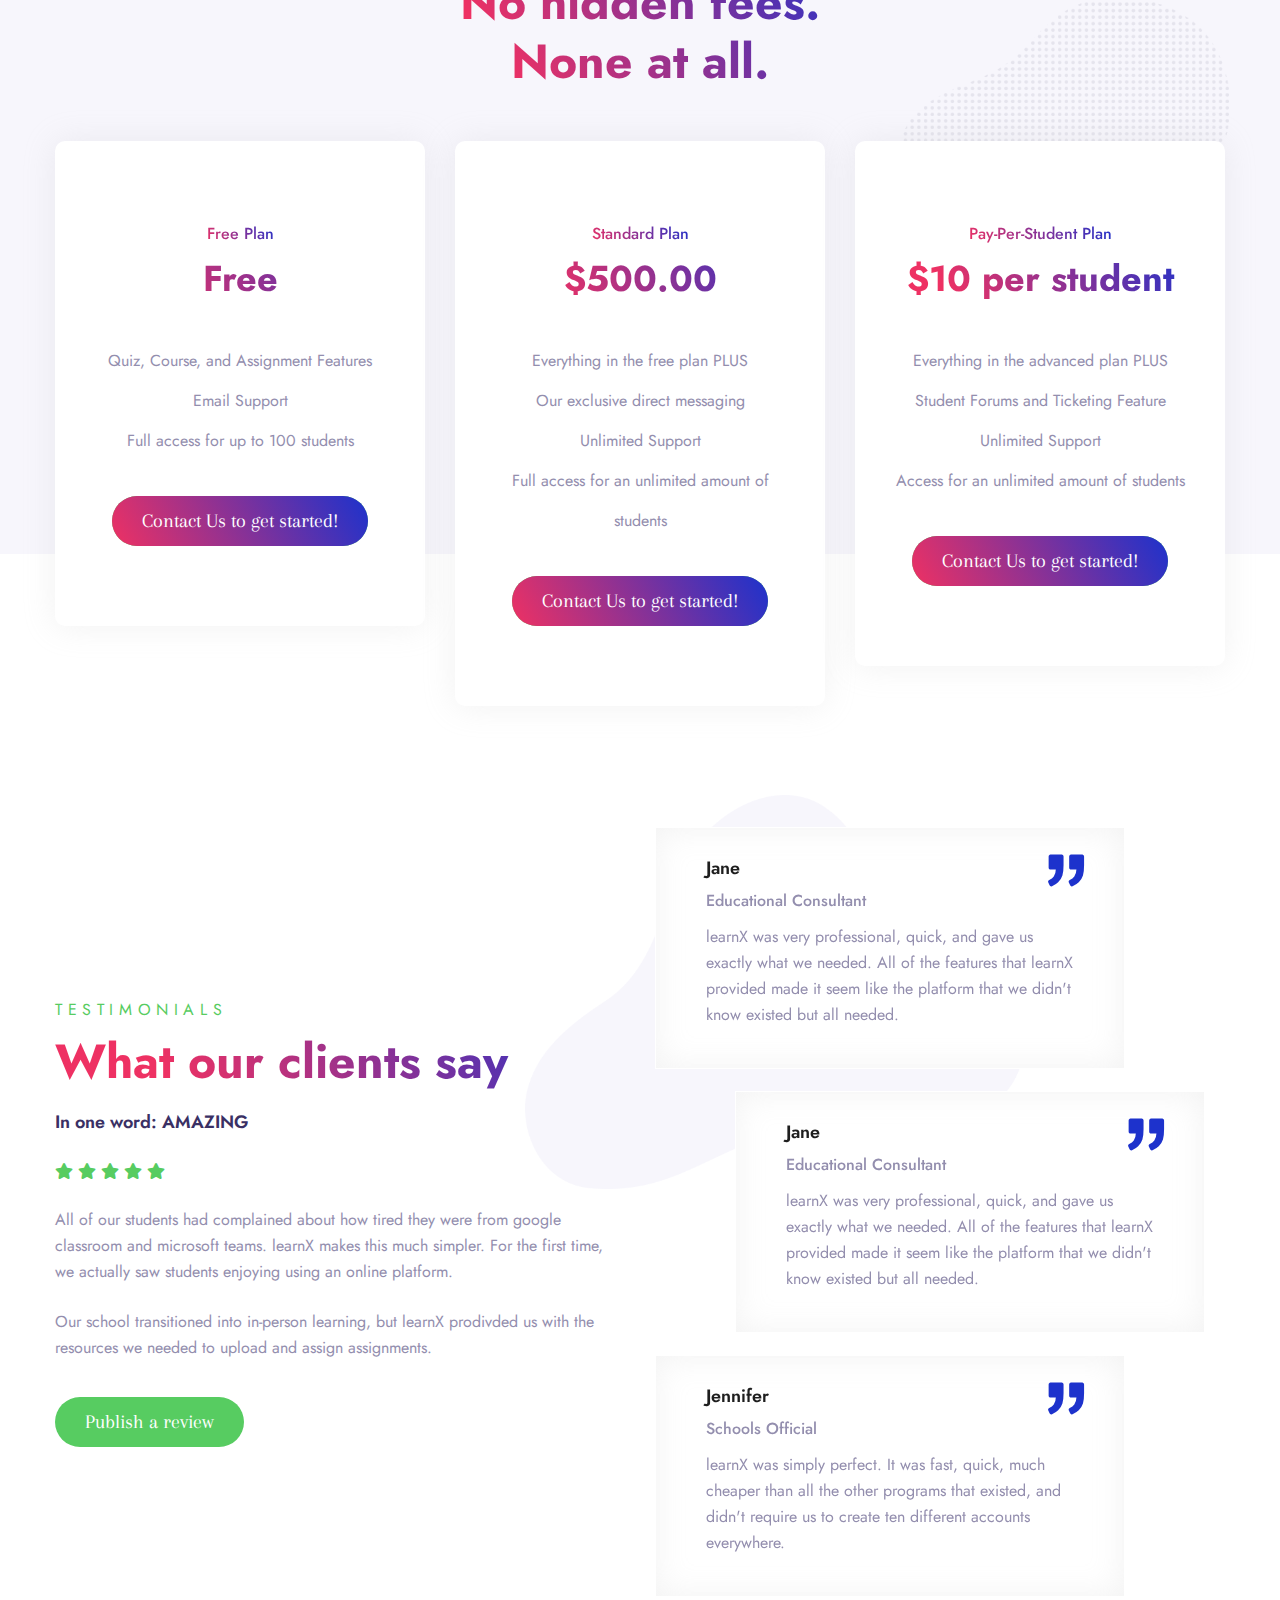
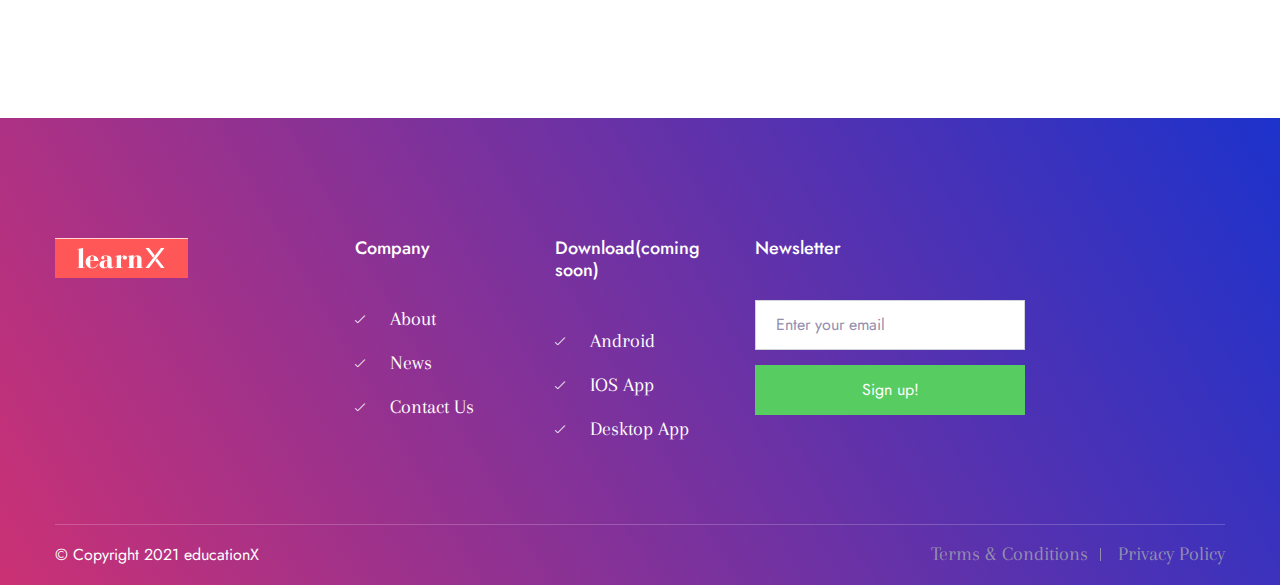
==== commit 4d1d0562: "updated" ====
--- a/index.html
+++ b/index.html
@@ -67,14 +67,7 @@
                                     <ul class="navigation clearfix">
                                         <li class="current-menu-item"><a href="https://learnx.educationx.org">Home</a></li>
                                         <li><a href="https://learnx.educationx.org/about">About</a></li>
-                                        <li><a href="https://learnx.educationx.org/service">App</a></li>
-                                        <li><a href="https://learnx.educationx.org/pricing">Pricing</a></li>
-                                        <li class="dropdown"><a href="#">News</a>
-                                            <ul>
-                                                <li><a href="https://learnx.educationx.org//blog">News</a></li>
-                                                <li><a href="blog-details.html">News Details</a></li>
-                                            </ul>
-                                        </li>
+                                        <li><a href="https://learnx.educationx.org/#pricingTabContent">Pricing</a></li>
                                         <li><a href="https://learnx.educationx.org/contact">Contact</a></li>
                                     </ul>
                                 </div>
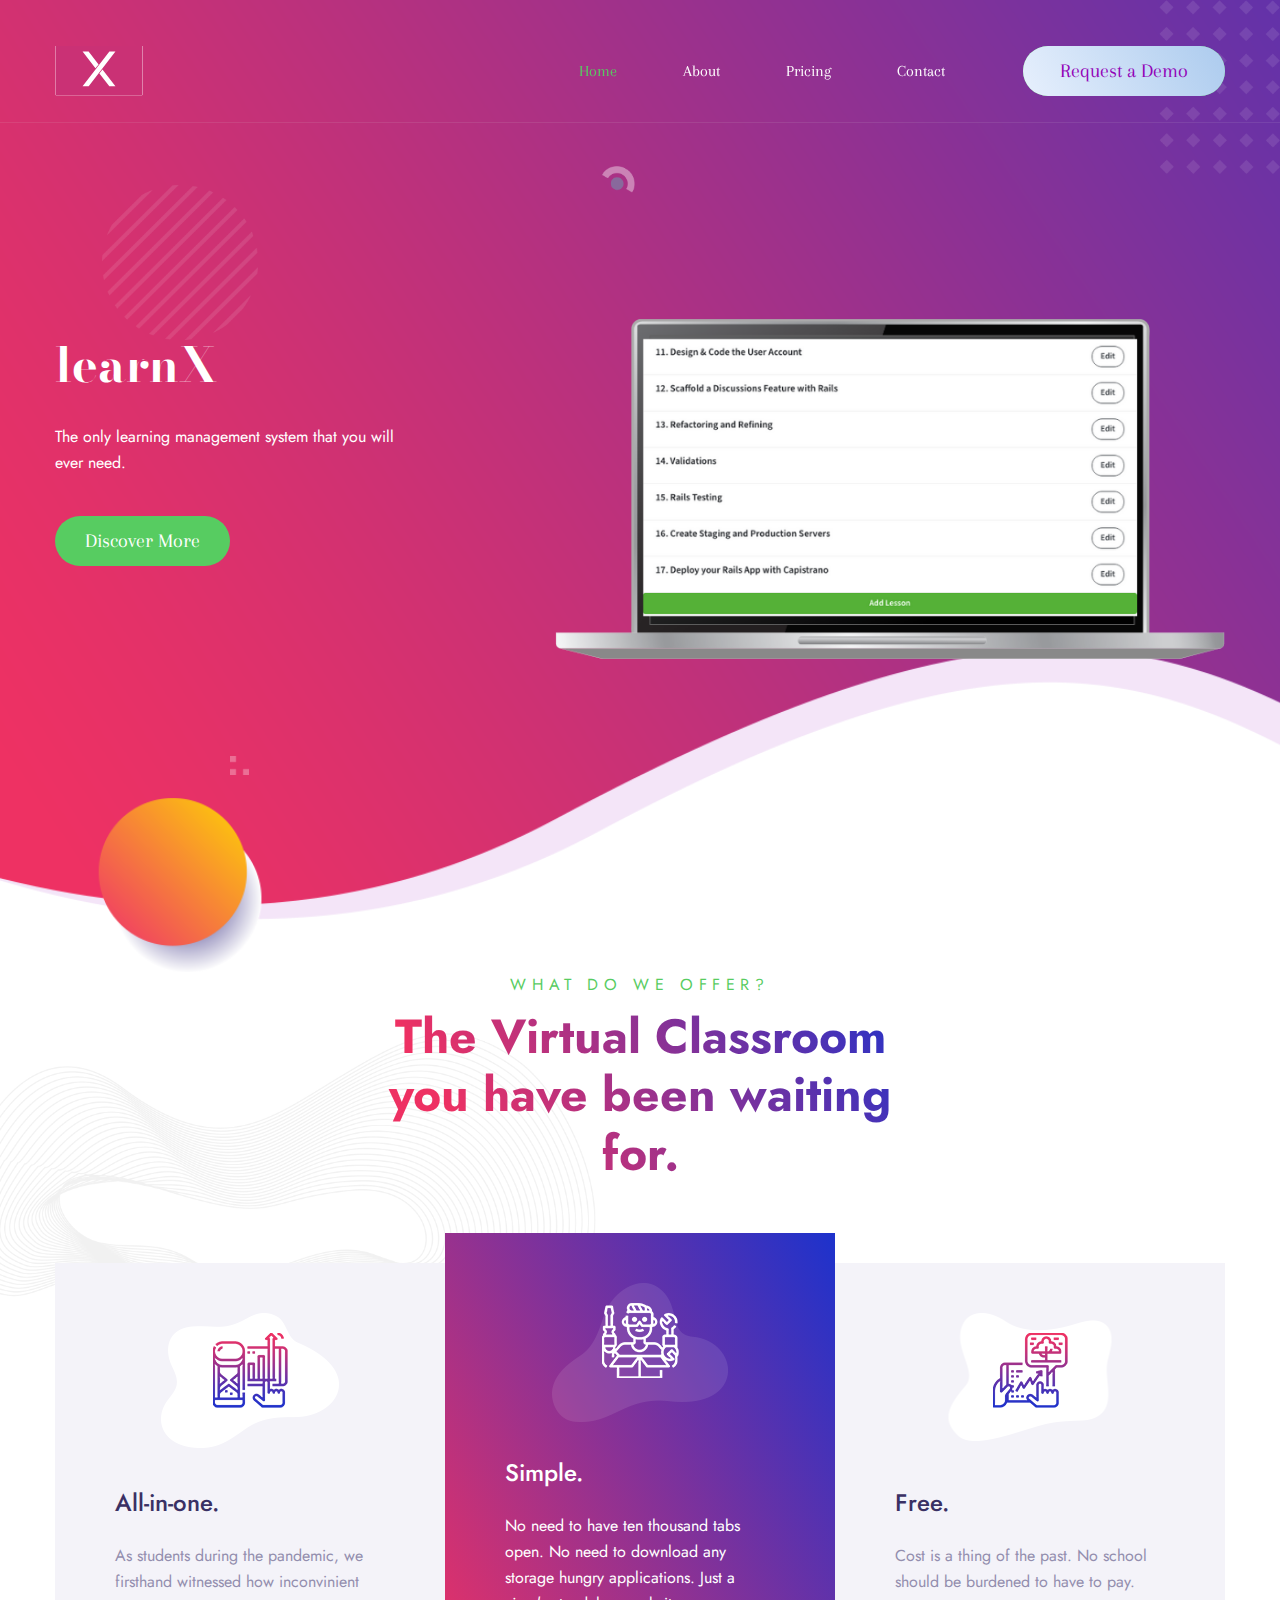
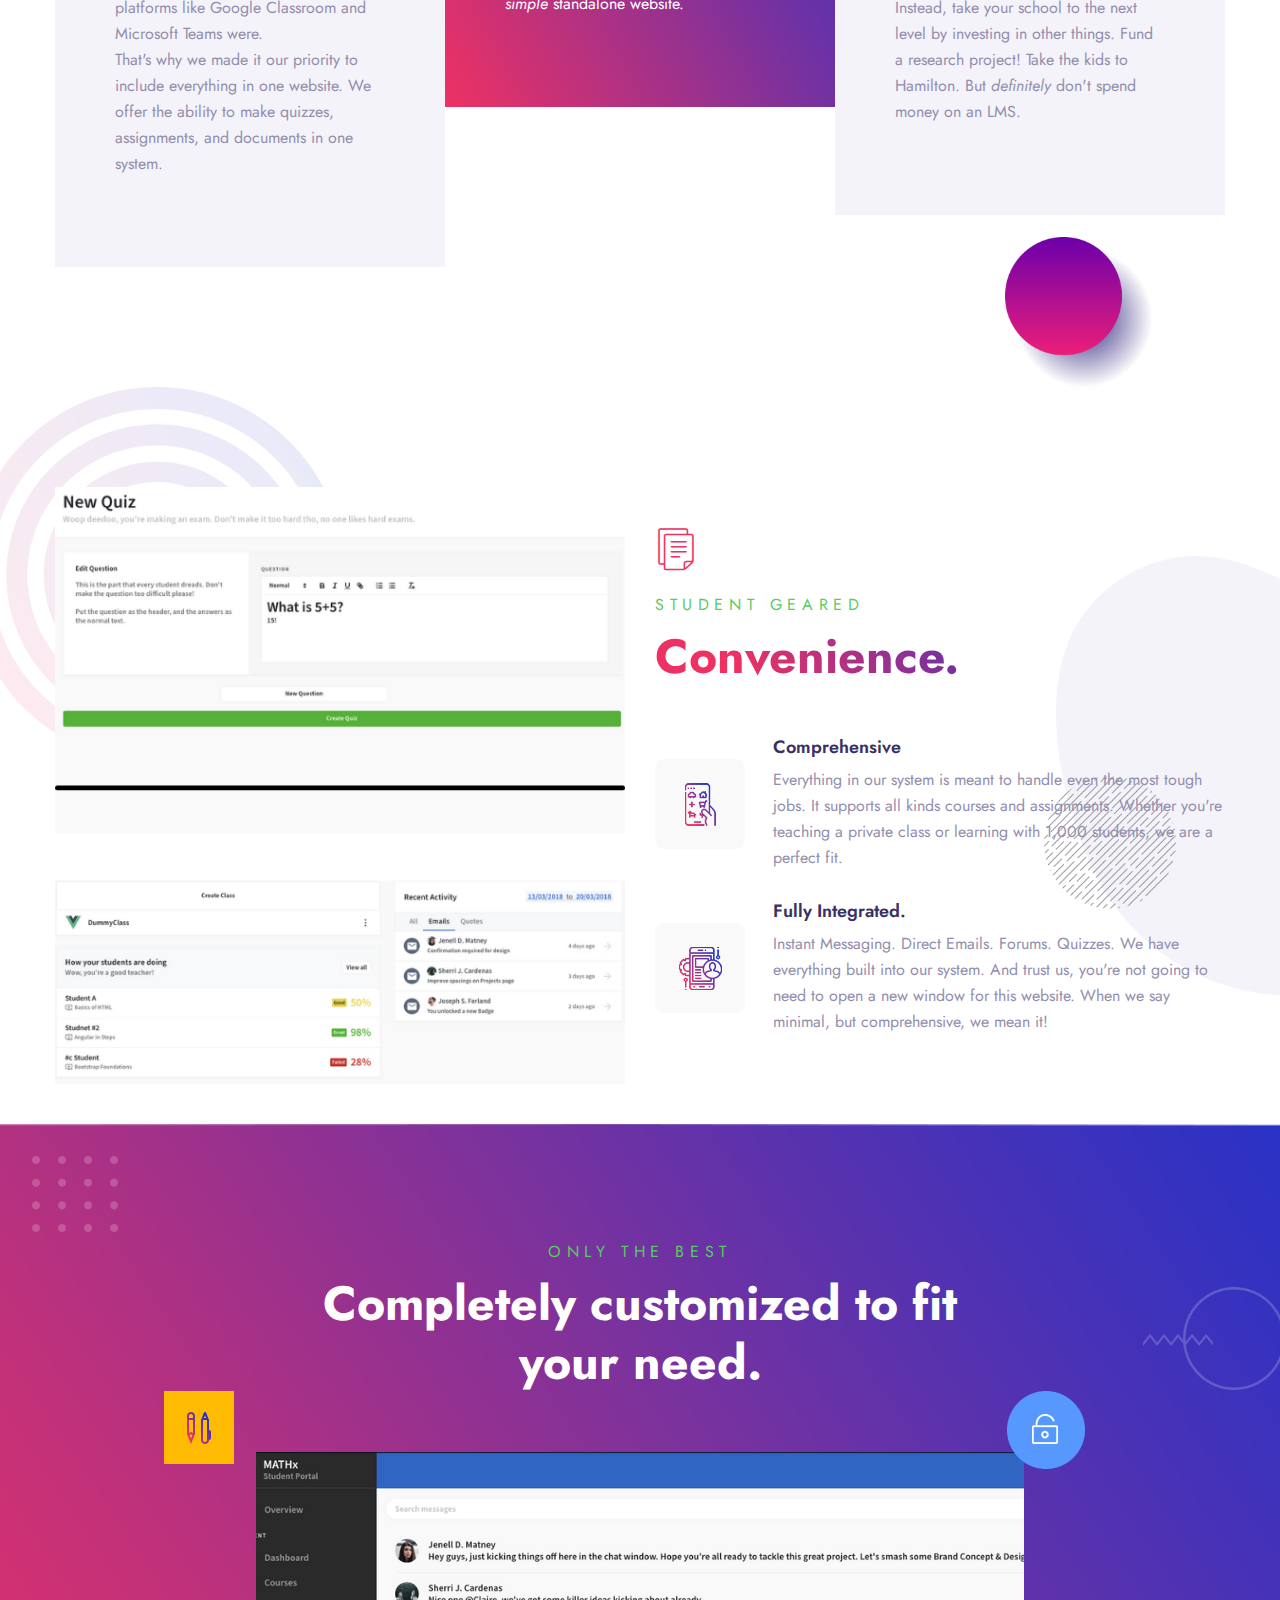
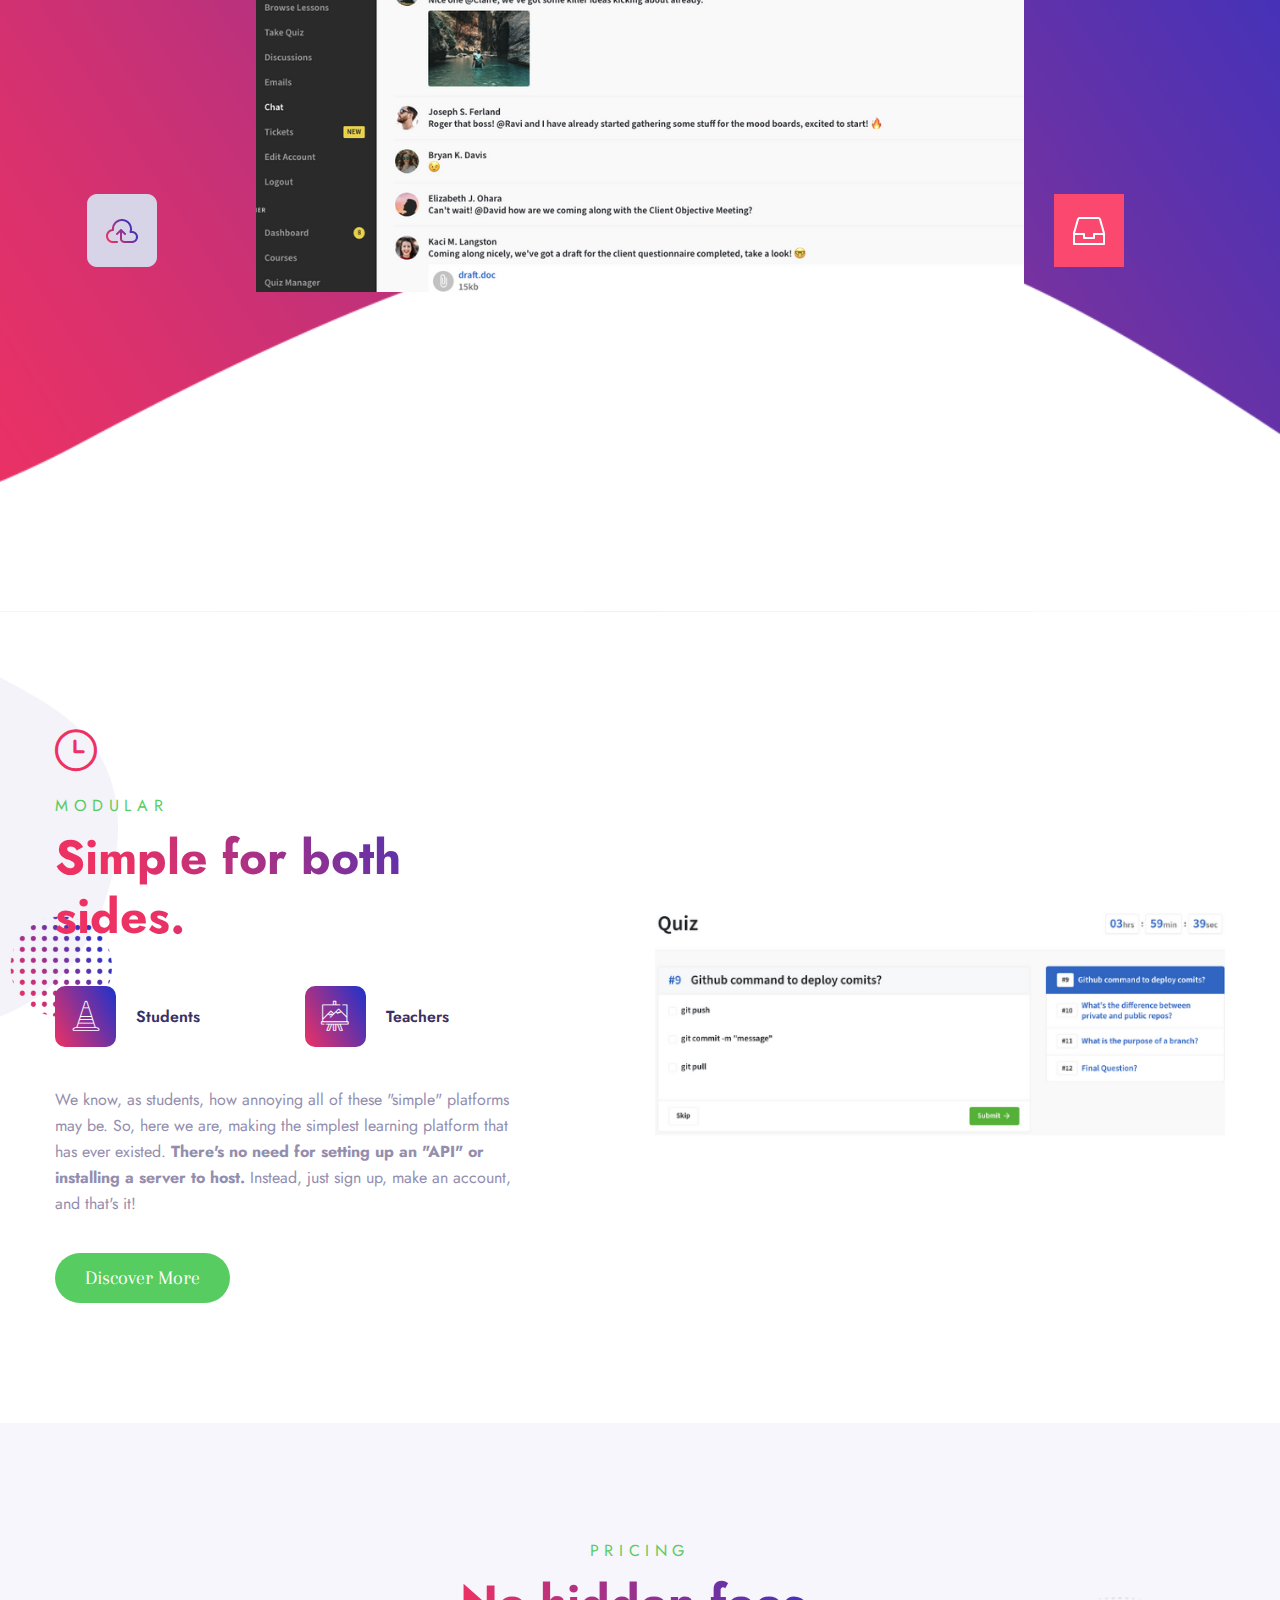
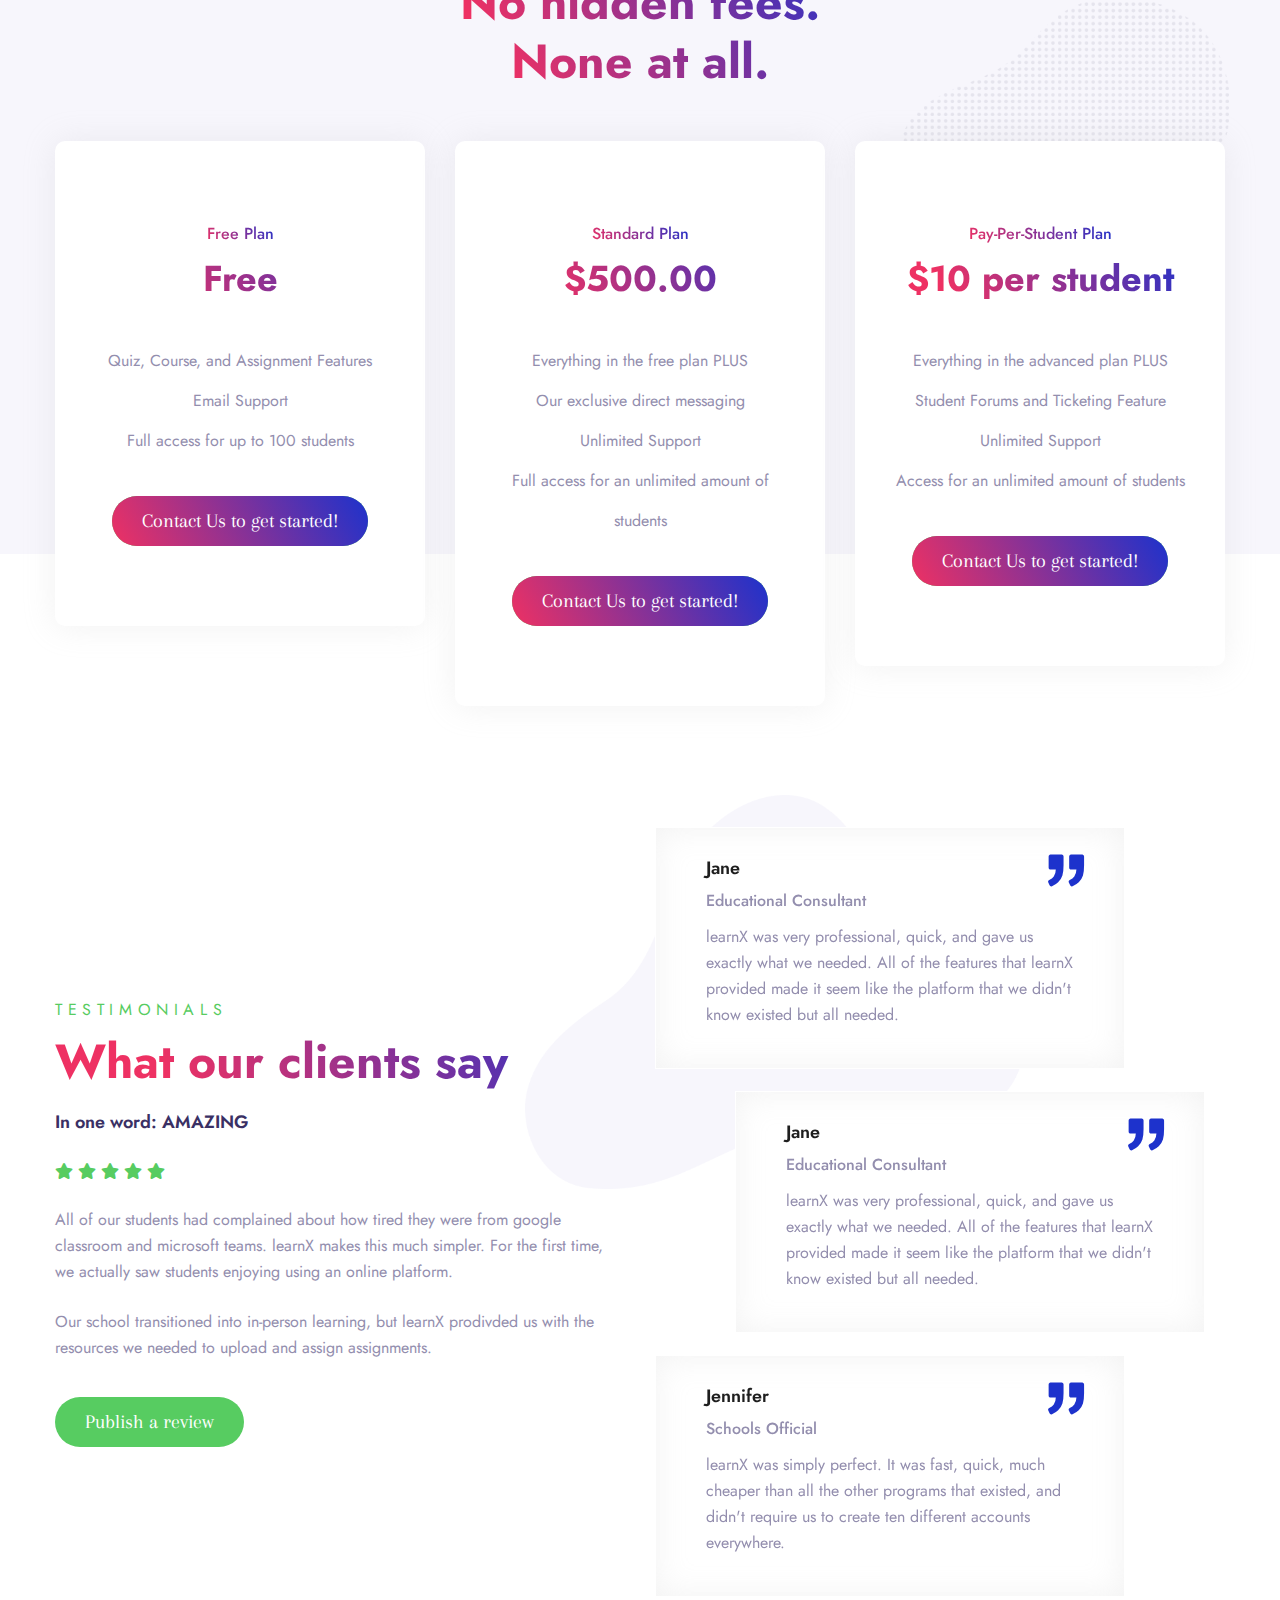
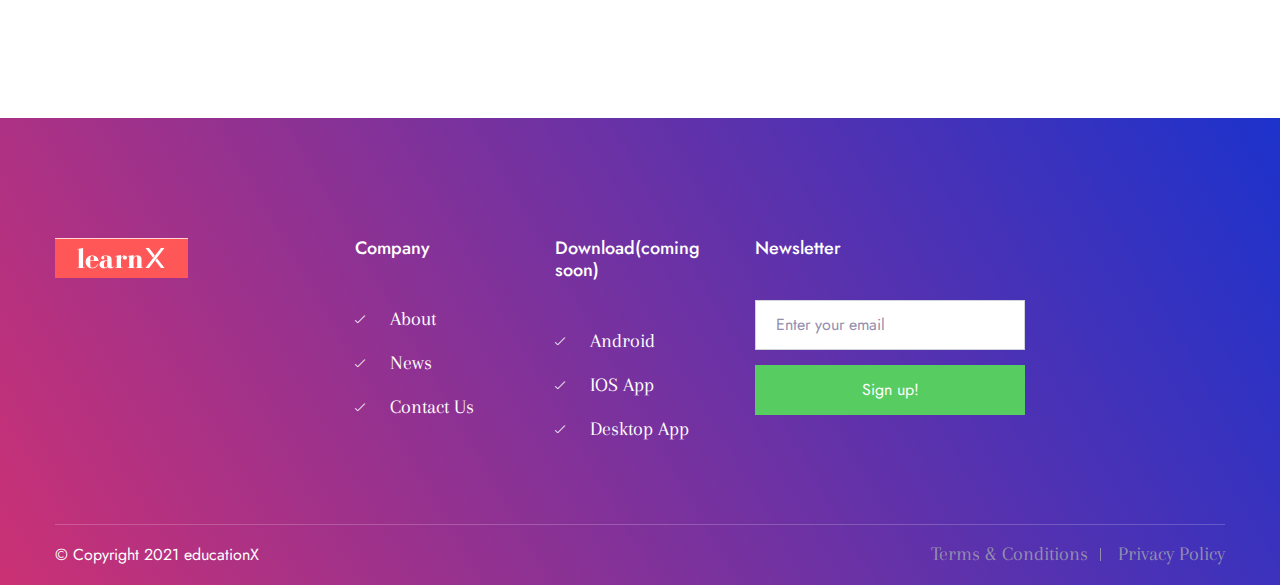
==== commit 7bef5b48: "updated" ====
--- a/index.html
+++ b/index.html
@@ -48,7 +48,7 @@
                     <div class="header-inner d-lg-flex align-items-center">
 
                         <div class="logo-outer d-flex align-items-center">
-                            <div class="logo"><a href="https://learnx.educationx.org"><img src="assets/images/logo.png" alt="Logo"></a></div>
+                            <div class="logo"><a href="https://learnx.educationx.org"><img src="assets/images/logo.svg" alt="Logo"></a></div>
                         </div>
 
                         <div class="nav-outer clearfix ml-lg-auto">
@@ -76,7 +76,7 @@
                         </div>
 
                         <div class="menu-btn">
-                            <a href="#" class="theme-btn">Request a Demo</a>
+                            <a href="https://learnx.educationx.org/contact" class="theme-btn">Request a Demo</a>
                         </div>
 
                     </div>
